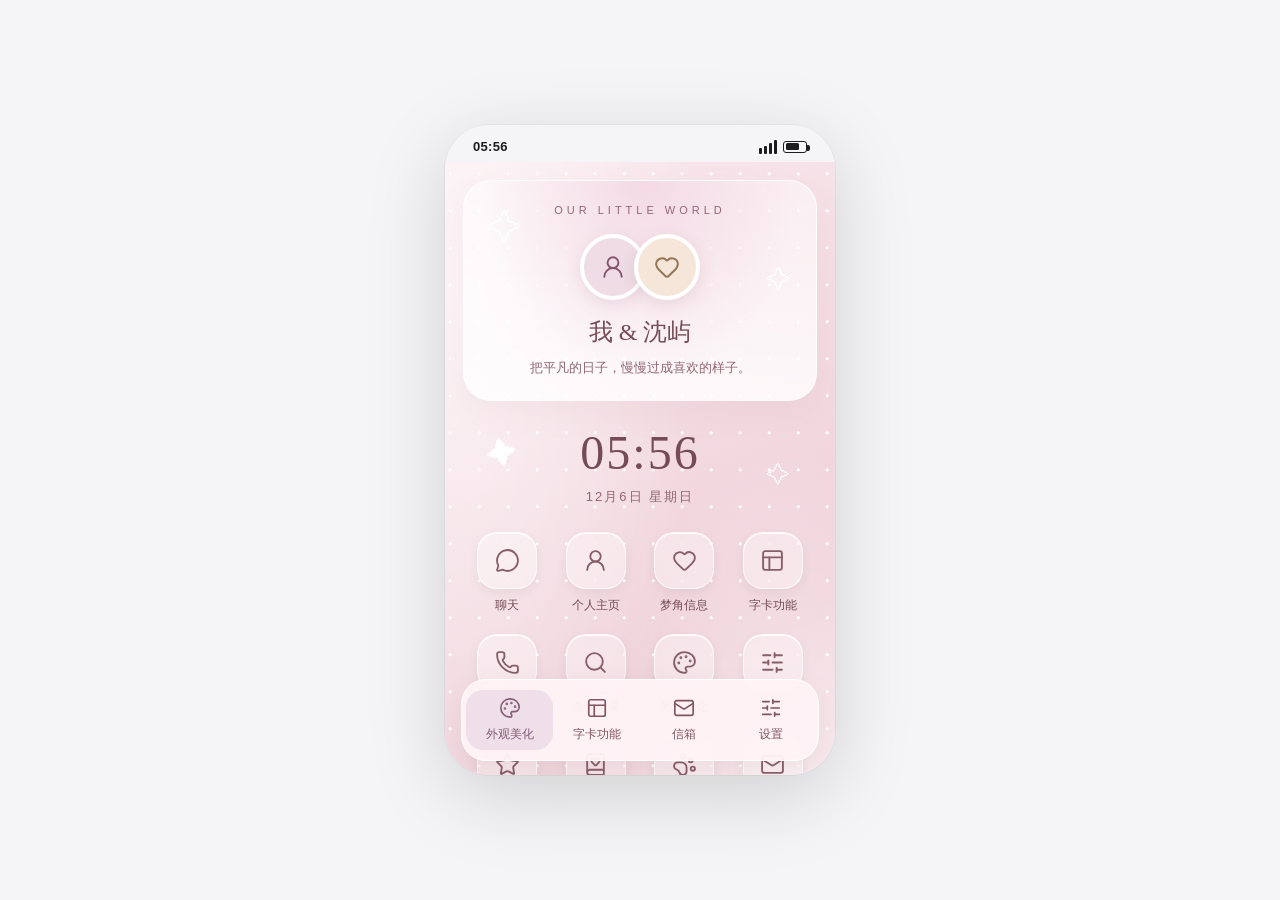
==== index.html @ fc15dc0e "Add files via upload" ====
<!DOCTYPE html>
<html lang="zh-CN">
<head>
  <meta charset="UTF-8">
  <meta name="viewport" content="width=device-width,initial-scale=1,maximum-scale=1,user-scalable=no">
  <title>Mind</title>
  <link rel="manifest" href="manifest.json">
  <meta name="theme-color" content="#7a5fc8">
  <meta name="mobile-web-app-capable" content="yes">
  <meta name="apple-mobile-web-app-capable" content="yes">
  <meta name="apple-mobile-web-app-status-bar-style" content="default">
  <meta name="apple-mobile-web-app-title" content="Mind">
  <link rel="icon" type="image/png" href="icon-huit.png">
  <link rel="apple-touch-icon" href="icon-huit.png">
  <link rel="stylesheet" href="style.css">
  <link rel="stylesheet" href="home-theme.css">
<style id="userCustomStyle"></style>
<script src="https://cdn.jsdelivr.net/npm/localforage@1.10.0/dist/localforage.min.js"></script>
</head>
<body>

<div class="phone" id="app">

<!-- Status Bar -->
<div class="status-bar">
  <div class="status-left" id="statusTime">00:00</div>
  <div class="status-right">
    <div class="signal">
      <span></span><span></span><span></span><span></span>
    </div>
    <div class="battery"><div class="level" style="width:72%"></div></div>
  </div>
</div>

<!-- ===== PAGE: Companion ===== -->
<div class="page" id="pageCompanion">
  <div class="page-header">
    <button class="back-btn" onclick="navigateTo('pageHome')">‹</button>
    <h2>陪伴</h2>
  </div>
  <div class="page-body" style="padding:0;background:linear-gradient(180deg,#0d0d1a,#0a1628);">
    <div class="companion-page">
      <div class="comp-top-bar">
        <span class="comp-time" id="compClock">00:00</span>
        <span class="comp-site-title">陪伴</span>
        <button class="comp-settings-icon" id="compCharBtn">👤</button>
        <button class="comp-settings-icon" id="compSettingsBtn">⚙</button>
      </div>
      <div class="comp-avatar-area" id="compAvatarArea">
        <div class="comp-avatar-wrap" id="compAvatarWrap">
          <div class="comp-avatar" id="compAvatar">🐳</div>
          <div class="comp-end-btn" id="compEndBtn">结束</div>
          <div class="comp-func-bubbles" id="compFuncBubbles">
            <div class="comp-func-bubble comp-left1" data-action="touch">摸摸</div>
            <div class="comp-func-bubble comp-left2" data-action="hug">抱抱</div>
            <div class="comp-func-bubble comp-left3" data-action="kiss">亲亲</div>
            <div class="comp-func-bubble comp-right1" data-action="mood">心情</div>
            <div class="comp-func-bubble comp-right2" data-action="vent">倾诉</div>
            <div class="comp-func-bubble comp-right3" data-action="random">随便说点...</div>
          </div>
          <div class="comp-msg-bubble" id="compMsgBubble"></div>
        </div>
      </div>
      <div class="comp-modes-area" id="compModesArea">
        <div class="comp-mode-btn" data-mode="study">学习模式</div>
        <div class="comp-mode-btn" data-mode="work">工作模式</div>
        <div class="comp-mode-btn" data-mode="meditate">冥想模式</div>
        <div class="comp-mode-btn" data-mode="bath">洗澡模式</div>
        <div class="comp-mode-btn" data-mode="play">娱乐模式</div>
      </div>
      <div class="comp-mode-panel" id="compModePanel">
        <div class="comp-stat-row"><span class="comp-label">计时器</span><span class="comp-value" id="compTimerDisplay">00:00:00</span></div>
        <div class="comp-stat-row"><span class="comp-label">专注力</span><span class="comp-value" id="compFocusDisplay">—</span></div>
        <div class="comp-stat-row"><span class="comp-label">心情</span><span class="comp-value" id="compMoodDisplay">—</span></div>
        <div class="comp-mode-end-btn" id="compModeEndBtn">结束</div>
      </div>
      <div class="comp-chat-area" id="compChatArea"></div>
      <div class="comp-input-area" id="compInputArea">
        <textarea id="compVentInput" placeholder="想说点什么都可以..."></textarea>
      </div>
    </div>
  </div>
</div>

<!-- 陪伴设置弹窗 -->
<div class="comp-modal-overlay" id="compSettingsModal">
  <div class="comp-modal">
    <h3>陪伴设置</h3>
    <div class="comp-setting-item"><label>背景图片</label><input type="file" accept="image/*" id="compBgInput"></div>
    <div class="comp-setting-item"><label>背景图模糊度</label><input type="range" min="0" max="20" step="0.5" value="0" id="compBgBlurRange"><div class="comp-range-val" id="compBgBlurVal">0px</div></div>
    <div class="comp-setting-item"><label>头像</label><input type="file" accept="image/*" id="compAvatarInput"></div>
    <div class="comp-setting-item"><label>字体颜色</label><input type="color" id="compColorInput" value="#e0e0e0"></div>
    <div class="comp-setting-item"><label>字体大小</label><input type="range" min="12" max="22" step="1" value="14" id="compFontSizeRange"><div class="comp-range-val" id="compFontSizeVal">14px</div></div>
    <div class="comp-modal-btns"><button class="comp-save" id="compSaveSettings">保存</button><button class="comp-reset" id="compResetSettings">重置</button><button class="comp-close-btn" id="compCloseSettings">关闭</button></div>
  </div>
</div>
<!-- 陪伴角色选择弹窗 -->
<div class="comp-modal-overlay" id="compCharModal">
  <div class="comp-modal">
    <h3>选择角色</h3>
    <div id="compCharList" style="display:flex;flex-direction:column;gap:8px;max-height:50vh;overflow-y:auto;"></div>
  </div>
</div>

<!-- 陪伴心情弹窗 -->
<div class="comp-modal-overlay" id="compMoodModal">
  <div class="comp-modal">
    <h3>你的心情是怎样的？</h3>
    <div class="comp-mood-grid" id="compMoodGrid"></div>
  </div>
</div>

<!-- Main Content (Home) -->
<div class="main-content" id="pageHome">
  <div class="app-grid" id="homeAppGrid"></div>
</div>

<!-- ===== PAGE: Chat List ===== -->
<div class="page" id="pageChatList">
  <div class="page-header">
    <button class="back-btn" onclick="navigateTo('pageHome')">‹</button>
    <h2>聊天</h2>
    <button onclick="createGroupChat()" style="width:32px;height:32px;border:none;background:transparent;font-size:20px;cursor:pointer;color:var(--blue);display:flex;align-items:center;justify-content:center;">💬+</button>
  </div>
  <div class="page-body" style="padding:0;">
    <div id="chatListContainer" style="display:flex;flex-direction:column;"></div>
  </div>
</div>

<!-- ===== PAGE: Private Chat Window ===== -->
<div class="page" id="pagePrivateChat">
  <div class="page-header">
    <button class="back-btn" onclick="navigateTo('pageChatList')">‹</button>
    <h2 id="chatHeaderName">˗ˋˏ♡ˎˊ˗</h2>
    <button onclick="openChatSettings()" style="width:32px;height:32px;border:none;background:transparent;font-size:20px;cursor:pointer;color:var(--gray);display:flex;align-items:center;justify-content:center;">⋮</button>
  </div>
  
  <div class="page-body" id="chatBody" style="display:flex;flex-direction:column;padding:0;position:relative;">
<div id="activeCallBanner" style="display:none; padding:10px 16px; background:rgba(240,240,245,0.55); backdrop-filter:blur(14px); -webkit-backdrop-filter:blur(14px); border-bottom:1px solid rgba(255,255,255,0.6); align-items:center; justify-content:space-between; flex-shrink:0;">
  <span id="activeCallBannerText" style="font-size:13px; color:#555;"></span>
  <button id="activeCallJoinBtn" onclick="joinActiveCallFromBanner()" style="padding:6px 16px; border:1px solid rgba(255,255,255,0.7); border-radius:14px; background:rgba(0,122,255,0.75); backdrop-filter:blur(10px); -webkit-backdrop-filter:blur(10px); color:#fff; font-size:13px; cursor:pointer;">加入</button>
</div>
    <div id="chatMessages" style="flex:1;overflow-y:auto;padding:12px 16px;display:flex;flex-direction:column;gap:8px;">
      <div class="empty-state" style="padding:40px 20px;text-align:center;color:var(--gray);font-size:14px;">开始和梦角聊天吧</div>
    </div>
    
    <!-- 正在输入悬浮点（现在绝对在这个页面里了） -->
    <div id="typingIndicator" style="display:none; position:absolute; bottom: 75px; left: 16px; background: rgba(255,255,255,0.9); border-radius: 16px; padding: 6px 14px; font-size: 11px; color: #555; box-shadow: 0 2px 10px rgba(0,0,0,0.1); z-index: 15; align-items: center; gap: 6px; backdrop-filter: blur(10px);">
    </div>

    <div style="    <div style="position:relative;padding:10px 12px;border-top:1px solid rgba(255,255,255,0.3);background:rgba(255,255,255,0.6);backdrop-filter:blur(20px);-webkit-backdrop-filter:blur(20px);">
      
      <!-- +号主菜单面板 -->
            <div id="actionMenuPanel" style="display:none;position:absolute;bottom:60px;left:0;width:100%;background:rgba(255,255,255,0.55);backdrop-filter:blur(20px);-webkit-backdrop-filter:blur(20px);border-radius:16px 16px 0 0;box-shadow:0 -4px 20px rgba(0,0,0,0.08);padding:16px;z-index:20;border-top:1px solid rgba(255,255,255,0.6);">
        <div style="display:grid;grid-template-columns:repeat(4,1fr);gap:16px;text-align:center;">

          <div onclick="openStickerPanel()" style="cursor:pointer;">
            <div style="width:50px;height:50px;margin:0 auto 6px;background:rgba(255,255,255,0.5);border-radius:14px;display:flex;align-items:center;justify-content:center;">
              <svg width="24" height="24" viewBox="0 0 24 24" fill="none" stroke="#1d1d1f" stroke-width="1.8" stroke-linecap="round" stroke-linejoin="round"><circle cx="12" cy="12" r="9"/><path d="M8.5 14s1.3 1.8 3.5 1.8S15.5 14 15.5 14"/><line x1="9" y1="9.5" x2="9.01" y2="9.5"/><line x1="15" y1="9.5" x2="15.01" y2="9.5"/></svg>
            </div>
            <div style="font-size:11px;color:var(--gray);">表情包</div>
          </div>

          <div onclick="openPokePanel()" style="cursor:pointer;">
            <div style="width:50px;height:50px;margin:0 auto 6px;background:rgba(255,255,255,0.5);border-radius:14px;display:flex;align-items:center;justify-content:center;">
              <svg width="24" height="24" viewBox="0 0 24 24" fill="none" stroke="#1d1d1f" stroke-width="1.8" stroke-linecap="round" stroke-linejoin="round"><path d="M9 11V5a1.5 1.5 0 1 1 3 0v6"/><path d="M12 11V4a1.5 1.5 0 1 1 3 0v7"/><path d="M15 11V6a1.5 1.5 0 1 1 3 0v8a7 7 0 0 1-7 7h-1a6 6 0 0 1-6-6v-3a1.5 1.5 0 1 1 3 0"/></svg>
            </div>
            <div style="font-size:11px;color:var(--gray);">拍一拍</div>
          </div>

          <div onclick="document.getElementById('imageMessageInput').click()" style="cursor:pointer;">
            <div style="width:50px;height:50px;margin:0 auto 6px;background:rgba(255,255,255,0.5);border-radius:14px;display:flex;align-items:center;justify-content:center;">
              <svg width="24" height="24" viewBox="0 0 24 24" fill="none" stroke="#1d1d1f" stroke-width="1.8" stroke-linecap="round" stroke-linejoin="round"><rect x="3" y="4" width="18" height="16" rx="2"/><circle cx="8.5" cy="9.5" r="1.3"/><path d="m4 18 5-5 4 4 3-3 4 4"/></svg>
            </div>
            <div style="font-size:11px;color:var(--gray);">图片</div>
          </div>

          <div onclick="openStats()" style="cursor:pointer;">
            <div style="width:50px;height:50px;margin:0 auto 6px;background:rgba(255,255,255,0.5);border-radius:14px;display:flex;align-items:center;justify-content:center;">
              <svg width="24" height="24" viewBox="0 0 24 24" fill="none" stroke="#1d1d1f" stroke-width="1.8" stroke-linecap="round" stroke-linejoin="round"><line x1="6" y1="20" x2="6" y2="13"/><line x1="12" y1="20" x2="12" y2="4"/><line x1="18" y1="20" x2="18" y2="9"/></svg>
            </div>
            <div style="font-size:11px;color:var(--gray);">统计</div>
          </div>

          <div onclick="openStatusCheck()" style="cursor:pointer;">
            <div style="width:50px;height:50px;margin:0 auto 6px;background:rgba(255,255,255,0.5);border-radius:14px;display:flex;align-items:center;justify-content:center;">
              <svg width="24" height="24" viewBox="0 0 24 24" fill="none" stroke="#1d1d1f" stroke-width="1.8" stroke-linecap="round" stroke-linejoin="round"><path d="M21 12a8 8 0 0 1-8 8H7l-4 3v-4a8 8 0 0 1-1-11 8 8 0 0 1 11-1 8 8 0 0 1 8 5z"/><path d="M9 11h.01M13 11h.01M17 11h.01"/></svg>
            </div>
            <div style="font-size:11px;color:var(--gray);">状态</div>
          </div>

          <div onclick="openCallPanel()" style="cursor:pointer;">
            <div style="width:50px;height:50px;margin:0 auto 6px;background:rgba(255,255,255,0.5);border-radius:14px;display:flex;align-items:center;justify-content:center;">
              <svg width="24" height="24" viewBox="0 0 24 24" fill="none" stroke="#1d1d1f" stroke-width="1.8" stroke-linecap="round" stroke-linejoin="round"><path d="M22 16.9v3a2 2 0 0 1-2.2 2 19.8 19.8 0 0 1-8.6-3.1 19.5 19.5 0 0 1-6-6A19.8 19.8 0 0 1 2.1 4.2 2 2 0 0 1 4.1 2h3a2 2 0 0 1 2 1.7c.1 1 .4 1.9.7 2.8a2 2 0 0 1-.5 2.1L8.1 9.9a16 16 0 0 0 6 6l1.3-1.3a2 2 0 0 1 2.1-.5c.9.3 1.8.6 2.8.7a2 2 0 0 1 1.7 2z"/></svg>
            </div>
            <div style="font-size:11px;color:var(--gray);">通话</div>
          </div>

          <div onclick="openRedPacketPanel()" style="cursor:pointer;">
            <div style="width:50px;height:50px;margin:0 auto 6px;background:rgba(255,255,255,0.5);border-radius:14px;display:flex;align-items:center;justify-content:center;">
              <svg width="24" height="24" viewBox="0 0 24 24" fill="none" stroke="#1d1d1f" stroke-width="1.8" stroke-linecap="round" stroke-linejoin="round"><rect x="3" y="5" width="18" height="14" rx="2"/><path d="m3 7 9 6 9-6"/></svg>
            </div>
            <div style="font-size:11px;color:var(--gray);">红包</div>
          </div>

          <div onclick="openGiftPanel()" style="cursor:pointer;">
            <div style="width:50px;height:50px;margin:0 auto 6px;background:rgba(255,255,255,0.5);border-radius:14px;display:flex;align-items:center;justify-content:center;">
              <svg width="24" height="24" viewBox="0 0 24 24" fill="none" stroke="#1d1d1f" stroke-width="1.8" stroke-linecap="round" stroke-linejoin="round"><rect x="3" y="9" width="18" height="12" rx="1.5"/><path d="M3 13h18"/><path d="M12 9v12"/><path d="M12 9c-2 0-4-1.5-4-3.2S10 3 12 5s4-.5 4 2.2S14 9 12 9z"/></svg>
            </div>
            <div style="font-size:11px;color:var(--gray);">送礼</div>
          </div>

          <div onclick="openAssistantPanel()" style="cursor:pointer;">
            <div style="width:50px;height:50px;margin:0 auto 6px;background:rgba(255,255,255,0.5);border-radius:14px;display:flex;align-items:center;justify-content:center;">
              <svg width="24" height="24" viewBox="0 0 24 24" fill="none" stroke="#1d1d1f" stroke-width="1.8" stroke-linecap="round" stroke-linejoin="round"><path d="M14.7 6.3a1 1 0 0 0 0 1.4l1.6 1.6a1 1 0 0 0 1.4 0l3.8-3.8a6 6 0 0 1-7.9 7.9l-6.9 6.9a2.1 2.1 0 0 1-3-3l6.9-6.9a6 6 0 0 1 7.9-7.9l-3.8 3.8z"/></svg>
            </div>
            <div style="font-size:11px;color:var(--gray);">小助手</div>
          </div>

          <div onclick="openChoicePanel()" style="cursor:pointer;">
            <div style="width:50px;height:50px;margin:0 auto 6px;background:rgba(255,255,255,0.5);border-radius:14px;display:flex;align-items:center;justify-content:center;">
              <svg width="24" height="24" viewBox="0 0 24 24" fill="none" stroke="#1d1d1f" stroke-width="1.8" stroke-linecap="round" stroke-linejoin="round"><line x1="12" y1="3" x2="12" y2="21"/><line x1="5" y1="6" x2="19" y2="6"/><path d="M5 6 2 13a3 3 0 0 0 6 0z"/><path d="M19 6l-3 7a3 3 0 0 0 6 0z"/><line x1="8" y1="21" x2="16" y2="21"/></svg>
            </div>
            <div style="font-size:11px;color:var(--gray);">抉择</div>
          </div>

        </div>
        <input type="file" id="imageMessageInput" accept="image/*" style="display:none" onchange="sendImageMessage(event)">
      </div>
      </div>

      <!-- 表情包面板 -->
      <div id="stickerPanel" style="display:none;position:absolute;bottom:60px;left:0;width:100%;height:200px;background:var(--card);border-radius:16px 16px 0 0;box-shadow:0 -4px 20px rgba(0,0,0,0.1);padding:12px;overflow-y:auto;z-index:20;border-top:2px solid var(--border);"></div>

      <!-- 拍一拍面板 -->
      <div id="pokePanel" style="display:none;position:absolute;bottom:60px;left:0;width:100%;height:240px;background:var(--card);border-radius:16px 16px 0 0;box-shadow:0 -4px 20px rgba(0,0,0,0.1);padding:12px;overflow-y:auto;z-index:20;border-top:2px solid var(--border);">
        <div style="display:flex;justify-content:space-between;align-items:center;margin-bottom:8px;">
          <span style="font-size:13px;font-weight:600;">拍一拍词条</span>
          <button onclick="addPokeText()" style="font-size:12px;padding:2px 10px;border-radius:10px;border:1px solid var(--border);background:var(--card);color:var(--blue);">+ 添加</button>
        </div>
        <div id="pokeListContainer"></div>
      </div>

      <div id="multiSelectBar" style="display:none;padding:10px 14px;background:rgba(255,255,255,0.7);backdrop-filter:blur(15px);-webkit-backdrop-filter:blur(15px);border-top:1px solid var(--border);justify-content:space-between;align-items:center;">
        <div id="forwardPanel" style="display:none;position:fixed;bottom:0;left:0;width:100%;background:#fff;border-radius:20px 20px 0 0;box-shadow:0 -8px 30px rgba(0,0,0,0.15);z-index:600;max-height:60vh;overflow-y:auto;">
  <div style="padding:16px;border-bottom:1px solid #eee;display:flex;justify-content:space-between;align-items:center;">
    <span style="font-weight:600;font-size:15px;">转发给</span>
    <span onclick="closeForwardPanel()" style="cursor:pointer;font-size:20px;color:#999;">×</span>
  </div>
  <div id="forwardTargetList" style="padding:8px 0;"></div>
</div>
<div id="forwardMask" style="display:none;position:fixed;top:0;left:0;width:100%;height:100%;background:rgba(0,0,0,0.3);z-index:599;"></div>
  <span id="multiSelectCount" style="font-size:13px;color:var(--gray);">已选 0 条</span>
  <div style="display:flex;gap:8px;">
       <button onclick="openForwardPanel()" style="padding:6px 14px;border:none;border-radius:8px;background:rgba(0,122,255,0.85);color:#fff;font-size:13px;cursor:pointer;">转发</button>
    <button onclick="batchDeleteMessages()" style="padding:6px 14px;border:none;border-radius:8px;background:rgba(255,59,48,0.85);color:#fff;font-size:13px;cursor:pointer;">删除</button>
    <button onclick="exitMultiSelect()" style="padding:6px 14px;border:none;border-radius:8px;background:rgba(120,120,128,0.85);color:#fff;font-size:13px;cursor:pointer;">取消</button>
  </div>
</div>
      <div id="quotePreview" style="display:none;margin-bottom:8px;padding:8px 12px;background:rgba(0,0,0,0.05);border-left:3px solid var(--blue);border-radius:8px;font-size:12px;color:#666;position:relative;">
  <span id="quoteText"></span>
  <span onclick="clearQuote()" style="position:absolute;top:4px;right:8px;cursor:pointer;font-size:16px;color:#999;">×</span>
</div>
      <div style="display:flex;gap:8px;align-items:center;">
        <button id="stickerToggle" onclick="toggleActionMenu()" style="width:36px;height:36px;border-radius:50%;border:none;background:var(--bg);font-size:20px;cursor:pointer;display:flex;align-items:center;justify-content:center;color:var(--blue);flex-shrink:0;">+</button>
        <input type="text" id="chatInput" placeholder="输入消息..." style="flex:1;padding:10px 14px;border:1px solid var(--border);border-radius:20px;font-size:14px;outline:none;background:var(--bg);" onkeydown="if(event.key==='Enter')sendChatMsg()">
        <button onclick="sendChatMsg()" style="width:40px;height:40px;border-radius:50%;border:none;background:var(--blue);color:#fff;font-size:18px;cursor:pointer;">➤</button>
      </div>
    </div>
  </div>
</div>

<!-- ===== PAGE: Create Group ===== -->
<div class="page" id="pageCreateGroup">
  <div class="page-header">
    <button class="back-btn" onclick="navigateTo('pageChatList')">‹</button>
    <h2>发起群聊</h2>
    <button onclick="saveGroup()" style="width:48px;height:32px;border:none;background:var(--blue);color:#fff;border-radius:8px;font-size:13px;cursor:pointer;">创建</button>
  </div>
  <div class="page-body">
    <div class="form-group">
      <label>群聊名称</label>
      <input type="text" id="groupNameInput" placeholder="给群聊起个名字吧" value="我们的秘密基地">
    </div>
    <label style="font-size:14px;font-weight:600;color:var(--text);display:block;margin:16px 0 8px;">选择群成员</label>
    <div id="groupMemberList" style="display:flex;flex-direction:column;gap:8px;"></div>
  </div>
</div>

<!-- ===== PAGE: Group Settings ===== -->
<div class="page" id="pageGroupSettings">
  <div class="page-header">
    <button class="back-btn" onclick="navigateTo('pagePrivateChat')">‹</button>
    <h2>群聊设置</h2>
  </div>
  <div class="page-body">
    <div id="groupOwnerArea"></div>
    <label style="font-size:14px;font-weight:600;color:var(--text);display:block;margin-top:16px;margin-bottom:8px;">群成员管理</label>
       <div class="setting-item" onclick="document.getElementById('groupBgInput').click()" style="min-height:50px;">
      <div class="si-left">
        <span class="si-label">群聊背景</span>
        <span class="si-desc">仅本群生效</span>
      </div>
      <div class="si-right">›</div>
      <input type="file" id="groupBgInput" accept="image/*" style="display:none" onchange="handleGroupBg(event)">
    </div>
    <div id="groupMemberManageList"></div>
    <button class="btn-primary" onclick="saveGroupSettings()" style="margin-top:24px;">保存设置</button>
    <button class="btn-danger" onclick="dissolveGroup()" style="margin-top:12px;">解散群聊</button>
  </div>
</div>

<!-- ===== PAGE: Personal Profile ===== -->
<div class="page" id="pageProfile">
  <div class="page-header">
    <button class="back-btn" onclick="navigateTo('pageHome')">‹</button>
    <h2>个人主页</h2>
  </div>
  <div class="page-body">
    <div class="avatar-edit">
      <img class="avatar-preview" id="profileAvatarPreview" src="data:image/svg+xml,%3Csvg xmlns='http://www.w3.org/2000/svg' width='80' height='80' viewBox='0 0 80 80'%3E%3Ccircle cx='40' cy='40' r='40' fill='%23e8e8ed'/%3E%3Ctext x='40' y='44' text-anchor='middle' fill='%2386868b' font-size='28'%3E👤%3C/text%3E%3C/svg%3E" onclick="document.getElementById('profileAvatarInput').click()">
      <input type="file" id="profileAvatarInput" accept="image/*" style="display:none" onchange="handleProfileAvatar(event)">
      <span style="font-size:12px;color:var(--gray);cursor:pointer" onclick="document.getElementById('profileAvatarInput').click()">点击更换头像</span>
    </div>
    <div class="form-group">
      <label>昵称</label>
      <input type="text" id="profileName" placeholder="你的昵称" value="我">
    </div>
    <div class="form-group">
      <label>状态</label>
      <input type="text" id="profileStatus" placeholder="输入个性状态" value="在线">
    </div>
    <button class="btn-primary" onclick="saveProfile()">保存</button>
  </div>
</div>

<!-- ===== PAGE: Dream Role List ===== -->
<div class="page" id="pageDreamRole">
  <div class="page-header">
    <button class="back-btn" onclick="navigateTo('pageHome')">‹</button>
    <h2>梦角列表</h2>
    <button onclick="addDreamRole()" style="width:32px;height:32px;border:none;background:transparent;font-size:20px;cursor:pointer;color:var(--blue);display:flex;align-items:center;justify-content:center;">+</button>
  </div>
  <div class="page-body" style="padding:0;">
    <div class="contact-list" id="dreamListContainer"></div>
  </div>
</div>

<!-- ===== PAGE: Edit Dream Role ===== -->
<div class="page" id="pageEditDreamRole">
  <div class="page-header">
    <button class="back-btn" onclick="navigateTo('pageDreamRole')">‹</button>
    <h2 id="editDreamTitle">编辑梦角</h2>
  </div>
  <div class="page-body">
    <div class="avatar-edit">
      <img class="avatar-preview" id="dreamAvatarPreview" src="data:image/svg+xml,%3Csvg xmlns='http://www.w3.org/2000/svg' width='80' height='80' viewBox='0 0 80 80'%3E%3Ccircle cx='40' cy='40' r='40' fill='%23ffe0e8'/%3E%3Ctext x='40' y='44' text-anchor='middle' fill='%23d6336c' font-size='28'%3E💜%3C/text%3E%3C/svg%3E">
      <input type="file" id="dreamAvatarInput" accept="image/*" style="display:none" onchange="handleDreamAvatar(event)">
      <span style="font-size:12px;color:var(--gray);cursor:pointer" onclick="document.getElementById('dreamAvatarInput').click()">点击更换头像</span>
    </div>
    <div class="form-group">
      <label>梦角名字</label>
      <input type="text" id="dreamName" placeholder="输入梦角名字">
    </div>
    <div class="form-group">
      <label>性别</label>
      <select id="dreamGender">
        <option value="男">男</option>
        <option value="女">女</option>
        <option value="其他">其他</option>
      </select>
    </div>
        <div class="form-group" style="margin-top:16px;">
      <div onclick="toggleDreamStatusCollapse()" style="display:flex;justify-content:space-between;align-items:center;cursor:pointer;user-select:none;">
        <label style="margin:0;cursor:pointer;">梦角状态（<span id="dreamStatusCount">0</span> 条）</label>
        <span id="dreamStatusArrow" style="font-size:12px;color:var(--gray);transition:transform 0.2s;">▼</span>
      </div>
      <div id="dreamStatusBody" style="display:none;margin-top:10px;">
        <div id="dreamStatusList" style="display:flex;flex-direction:column;gap:6px;margin-bottom:8px;"></div>
        <div style="display:flex;gap:8px;">
          <input type="text" id="newStatusInput" placeholder="输入状态，回车添加"
                 onkeydown="if(event.key==='Enter'){event.preventDefault();addDreamStatus();}"
                 style="flex:1;padding:10px 12px;border:1px solid var(--border);border-radius:10px;font-size:14px;outline:none;background:var(--card);color:var(--text);">
          <button type="button" onclick="batchAddDreamStatus()"
                  style="padding:10px 14px;border:1px dashed var(--border);border-radius:10px;background:transparent;color:var(--blue);font-size:13px;cursor:pointer;">批量</button>
        </div>
      </div>
    </div>
    <button class="btn-primary" onclick="saveDreamRole()">保存</button>
    <button class="btn-danger" onclick="deleteDreamRole()" style="margin-top:8px;">删除此梦角</button>
  </div>
</div>

<!-- ===== PAGE: Word Cards ===== -->
<div class="page" id="pageWordCards">
  <div class="page-header">
    <button class="back-btn" onclick="navigateTo('pageHome')">‹</button>
    <h2>字卡功能</h2>
  </div>
  <div class="page-body">
    <div id="wordCardsContainer"></div>
    <!-- 导入字卡区域 -->
    <div style="margin-top:16px; border-top:1px dashed var(--border); padding-top:16px;">
      <label style="font-size:13px;font-weight:500;color:var(--gray);display:block;margin-bottom:4px">导入外部字卡</label>
      <div style="display:flex; gap:8px;">
        <button class="btn-primary" onclick="document.getElementById('importCardInput').click()" style="flex:1;">选择 JSON 文件导入</button>
        <input type="file" id="importCardInput" accept=".json" style="display:none" onchange="handleImportCards(event)">
      </div>
            <div style="display:flex; gap:8px; margin-top:8px;">
        <button class="btn-secondary" onclick="exportCards()" style="flex:1;">导出字卡为 JSON</button>
      </div>
    </div>
  </div>
</div>

<!-- ===== PAGE: Stickers ===== -->
<div class="page" id="pageStickers">
  <div class="page-header">
    <button class="back-btn" onclick="navigateTo('pageHome')">‹</button>
    <h2>表情包</h2>
    <button onclick="addStickerGroup()" style="width:32px;height:32px;border:none;background:transparent;font-size:18px;cursor:pointer;color:var(--blue);display:flex;align-items:center;justify-content:center;">+</button>
  </div>
  <div class="page-body" style="padding:0;">
    <div id="stickerGroupsContainer" style="padding:12px 16px;"></div>
  </div>
</div>

<!-- ===== PAGE: Music ===== -->
<div class="page" id="pageMusic">
  <div class="page-header">
    <button class="back-btn" onclick="navigateTo('pageHome')">‹</button>
    <h2>音乐</h2>
    <button onclick="openMusicImport()" style="width:32px;height:32px;border:none;background:transparent;font-size:20px;cursor:pointer;color:var(--blue);display:flex;align-items:center;justify-content:center;">+</button>
  </div>
  <div class="page-body" style="padding:0;">
    <div id="musicListContainer"></div>
  </div>
</div>

<!-- ===== PAGE: Work ===== -->
<div class="page" id="pageWork">
  <div class="page-header">
    <button class="back-btn" onclick="navigateTo('pageHome')">‹</button>
    <h2>打工</h2>
    <button onclick="openWorkPicker()" style="width:32px;height:32px;border:none;background:transparent;font-size:22px;cursor:pointer;color:var(--blue);display:flex;align-items:center;justify-content:center;">+</button>
  </div>
  <div class="page-body" style="padding:12px 16px;">
    <div id="workCardsContainer"></div>
  </div>
</div>

<!-- ===== PAGE: Chat Settings ===== -->
<div class="page" id="pageChatSettings">
  <div class="page-header">
    <button class="back-btn" onclick="navigateTo('pagePrivateChat')">‹</button>
    <h2>聊天设置</h2>
  </div>
  <div class="page-body">
    <div class="setting-item" onclick="document.getElementById('chatBgInput').click()" style="min-height:50px;">
      <div class="si-left">
        <span class="si-label">聊天背景</span>
        <span class="si-desc" id="chatBgStatus">点击选择图片</span>
      </div>
      <div id="chatBgPreview" style="width:40px;height:40px;border-radius:8px;background:#e8e8ed;flex-shrink:0;overflow:hidden;display:none;"></div>
      <div class="si-right">›</div>
<input type="file" id="chatBgInput" accept="image/*" style="display:none" onchange="handleChatBg(event)">
    </div>

    <div class="form-group">
      <label>气泡颜色（用户）</label>
      <input type="color" id="bubbleUserColor" value="#e8e8ed" style="width:100%;height:40px;border:1px solid var(--border);border-radius:8px;padding:2px;cursor:pointer;">
    </div>

    <div class="form-group">
      <label>气泡颜色（梦角）</label>
      <input type="color" id="bubbleDreamColor" value="#e8e8ed" style="width:100%;height:40px;border:1px solid var(--border);border-radius:8px;padding:2px;cursor:pointer;">
    </div>

    <div class="form-group">
      <label>字体颜色</label>
      <input type="color" id="chatFontColor" value="#1d1d1f" style="width:100%;height:40px;border:1px solid var(--border);border-radius:8px;padding:2px;cursor:pointer;">
    </div>

    <div class="setting-item">
      <div class="si-left">
        <span class="si-label">消息免打扰</span>
        <span class="si-desc">开启后不再显示红点</span>
      </div>
      <div class="setting-toggle" id="muteToggle">
        <div class="toggle-knob"></div>
      </div>
    </div>

    <div class="setting-item">
      <div class="si-left">
        <span class="si-label">已读不回</span>
        <span class="si-desc">开启后梦角有概率看了不回</span>
      </div>
      <div class="setting-toggle" id="readNoReplyToggle">
        <div class="toggle-knob"></div>
      </div>
    </div>

    <div class="setting-item" onclick="confirmClearChat()" style="border:1px solid var(--red);">
      <div class="si-left">
        <span class="si-label" style="color:var(--red);">清除聊天记录</span>
        <span class="si-desc">此操作不可恢复</span>
      </div>
      <div class="si-right" style="color:var(--red);">›</div>
    </div>

    <button class="btn-primary" onclick="saveChatSettings()" style="margin-top:10px;">保存</button>
    <button class="btn-secondary" onclick="resetChatSettings()" style="margin-top:8px;">重置</button>
  </div>
</div>

<!-- ===== PAGE: Call History ===== -->
<div class="page" id="pageCallHistory">
  <div class="page-header">
    <button class="back-btn" onclick="navigateTo('pageHome')">‹</button>
    <h2>语音通话记录</h2>
    <button onclick="clearCallHistory()" style="width:32px;height:32px;border:none;background:transparent;font-size:18px;cursor:pointer;color:var(--red);display:flex;align-items:center;justify-content:center;">🗑️</button>
  </div>
  <div class="page-body">
    <div class="history-list" id="callHistoryList">
      <div class="empty-state">暂无通话记录</div>
    </div>
  </div>
</div>

<!-- ===== PAGE: Check-in History ===== -->
<div class="page" id="pageCheckinHistory">
  <div class="page-header">
    <button class="back-btn" onclick="navigateTo('pageHome')">‹</button>
    <h2>查岗记录</h2>
    <button onclick="clearCheckinHistory()" style="width:32px;height:32px;border:none;background:transparent;font-size:18px;cursor:pointer;color:var(--red);display:flex;align-items:center;justify-content:center;">🗑️</button>
  </div>
  <div class="page-body">
    <div class="history-list" id="checkinHistoryList">
      <div class="empty-state">暂无查岗记录</div>
    </div>
  </div>
</div>

<!-- ===== PAGE: Mailbox ===== -->
<div class="page" id="pageMailbox">
  <div class="page-header">
    <button class="back-btn" onclick="navigateTo('pageHome')">‹</button>
    <h2>信箱</h2>
    <button onclick="openWriteLetter()" style="width:32px;height:32px;border:none;background:transparent;font-size:20px;cursor:pointer;color:var(--blue);">✎</button>
  </div>
  <div style="display:flex;background:var(--card);border-bottom:1px solid var(--border);flex-shrink:0;">
    <div onclick="switchMailTab('inbox')" id="mailTabInbox" style="flex:1;text-align:center;padding:12px;font-size:14px;font-weight:600;color:var(--blue);border-bottom:2px solid var(--blue);cursor:pointer;position:relative;">收信箱<span id="mailUnreadBadge" style="display:none;position:absolute;top:6px;right:25%;background:#ff3b30;color:#fff;font-size:10px;padding:1px 5px;border-radius:8px;">0</span></div>
    <div onclick="switchMailTab('outbox')" id="mailTabOutbox" style="flex:1;text-align:center;padding:12px;font-size:14px;font-weight:600;color:var(--gray);border-bottom:2px solid transparent;cursor:pointer;">发信箱</div>
  </div>
  <div class="page-body" style="padding:0;">
    <div id="mailList" style="display:flex;flex-direction:column;"></div>
  </div>
</div>

<!-- ===== PAGE: Write Letter ===== -->
<div class="page" id="pageWriteLetter">
  <div class="page-header">
    <button class="back-btn" onclick="navigateTo('pageMailbox')">‹</button>
    <h2>写信</h2>
    <button onclick="sendLetter()" style="width:48px;height:32px;border:none;background:var(--blue);color:#fff;border-radius:8px;font-size:13px;cursor:pointer;">发送</button>
  </div>
  <div class="page-body">
    <div class="form-group">
      <label>收信人</label>
      <select id="letterTarget" style="width:100%;padding:12px 14px;border:1px solid var(--border);border-radius:12px;font-size:15px;outline:none;background:var(--card);color:var(--text);"></select>
    </div>
    <div class="form-group">
      <label>信件内容</label>
      <textarea id="letterContent" placeholder="想对TA说些什么……" style="width:100%;padding:12px 14px;border:1px solid var(--border);border-radius:12px;font-size:15px;outline:none;resize:vertical;min-height:200px;background:var(--card);color:var(--text);"></textarea>
    </div>
  </div>
</div>

<!-- ===== PAGE: Letter Detail ===== -->
<div class="page" id="pageLetterDetail">
  <div class="page-header">
    <button class="back-btn" onclick="navigateTo('pageMailbox')">‹</button>
    <h2 id="letterDetailTitle">信件</h2>
  </div>
  <div class="page-body">
    <div id="letterDetailContent"></div>
  </div>
</div>

<!-- ===== PAGE: Diary ===== -->
<div class="page" id="pageDiary">
  <div class="page-header" style="background:transparent !important;backdrop-filter:none !important;-webkit-backdrop-filter:none !important;border-bottom:none !important;position:absolute;top:0;left:0;width:100%;z-index:10;box-sizing:border-box;">
    <button class="back-btn" onclick="navigateTo('pageHome')" style="background:rgba(0,0,0,0.35) !important;color:#fff !important;border:1px solid rgba(255,255,255,0.2) !important;box-shadow:0 2px 8px rgba(0,0,0,0.15) !important;">‹</button>
    <h2 style="color:#fff !important;text-shadow:0 1px 3px rgba(0,0,0,0.4);">日记</h2>
    <button onclick="openWriteDiary()" style="width:32px;height:32px;border:none;background:rgba(0,0,0,0.35);border-radius:50%;font-size:18px;cursor:pointer;color:#fff;display:flex;align-items:center;justify-content:center;">✎</button>
  </div>
  <div class="page-body" style="padding:0;overflow-y:auto;">
    <div id="diaryCover" class="diary-cover">
      <div class="diary-cover-edit" onclick="changeDiaryCover()">换封面</div>
      <div class="diary-cover-user">
        <div class="diary-cover-user-info">
          <div class="diary-cover-name" id="diaryCoverName">我</div>
          <div class="diary-cover-status" id="diaryCoverStatus"></div>
        </div>
        <img class="diary-cover-avatar" id="diaryCoverAvatar" src="" alt="">
      </div>
    </div>
    <div id="diaryList" class="diary-list"></div>
    <input type="file" id="diaryCoverInput" accept="image/*" style="display:none" onchange="handleDiaryCover(event)">
  </div>
</div>

<!-- ===== PAGE: Write Diary ===== -->
<div class="page" id="pageWriteDiary">
  <div class="page-header">
    <button class="back-btn" onclick="navigateTo('pageDiary')">‹</button>
    <h2>写日记</h2>
    <button onclick="saveUserDiary()" style="width:48px;height:32px;border:none;background:var(--blue);color:#fff;border-radius:8px;font-size:13px;cursor:pointer;">保存</button>
  </div>
  <div class="page-body">
       <div class="form-group">
      <label>今天心情如何？</label>
      <div id="moodTags" style="display:flex;gap:8px;overflow-x:auto;padding:8px 0;-webkit-overflow-scrolling:touch;"></div>
    </div>
    <div class="form-group">
      <label>今天天气如何？</label>
      <div id="weatherTags" style="display:flex;gap:8px;overflow-x:auto;padding:8px 0;-webkit-overflow-scrolling:touch;"></div>
    </div>
    <div class="form-group">
      <label>写点什么吧</label>
      <textarea id="diaryText" placeholder="今天想说点什么……" style="width:100%;padding:12px 14px;border:1px solid var(--border);border-radius:12px;font-size:15px;outline:none;resize:vertical;min-height:150px;background:var(--card);color:var(--text);"></textarea>
    </div>
  </div>
</div>
  
<!-- ===== PAGE: Dream Recall ===== -->
<div class="page" id="pageDreamRecall">
  <div class="page-header">
    <button class="back-btn" onclick="navigateTo('pageHome')">‹</button>
    <h2>梦境回忆</h2>
    <button onclick="openDreamHistory()" style="width:32px;height:32px;border:none;background:transparent;font-size:20px;cursor:pointer;color:#e0e8f5;display:flex;align-items:center;justify-content:center;">📜</button>
  </div>
  <div class="page-body" style="padding:0;background:#0a1628;">
    <div class="dream-recall-page">
      <div class="dr-avatars" id="drAvatarList"></div>
      <div class="dr-main" id="drMain"></div>
    </div>
  </div>
</div>

<!-- ===== PAGE: Dream History ===== -->
<div class="page" id="pageDreamHistory">
  <div class="page-header">
    <button class="back-btn" onclick="navigateTo('pageDreamRecall')">‹</button>
    <h2>回忆记录</h2>
    <button onclick="toggleDreamHistoryEdit()" id="drHistoryEditBtn" style="padding:6px 14px;border:none;background:rgba(255,255,255,0.08);border-radius:14px;font-size:13px;cursor:pointer;color:#e0e8f5;">编辑</button>
  </div>
  <div class="page-body" style="padding:0;background:#0a1628;position:relative;">
    <div id="drHistoryList" style="padding:12px 16px;"></div>
    <div id="drHistoryActionBar" style="position:sticky;bottom:0;left:0;width:100%;background:rgba(10,22,40,0.85);backdrop-filter:blur(20px);-webkit-backdrop-filter:blur(20px);border-top:1px solid rgba(255,255,255,0.08);padding:12px 16px;box-sizing:border-box;display:none;gap:10px;">
      <button onclick="drHistorySelectAll()" style="flex:1;padding:10px;border:1px solid rgba(255,255,255,0.15);background:rgba(255,255,255,0.06);color:#e0e8f5;border-radius:12px;font-size:14px;cursor:pointer;">全选</button>
      <button onclick="drHistoryDeleteSelected()" style="flex:1;padding:10px;border:none;background:rgba(255,59,48,0.75);color:#fff;border-radius:12px;font-size:14px;cursor:pointer;">删除</button>
      <button onclick="exitDreamHistoryEdit()" style="flex:1;padding:10px;border:1px solid rgba(255,255,255,0.15);background:rgba(255,255,255,0.06);color:#e0e8f5;border-radius:12px;font-size:14px;cursor:pointer;">取消</button>
    </div>
  </div>
</div>

<!-- ===== PAGE: Quiz ===== -->
<div class="page" id="pageQuiz">
  <div class="page-header">
    <button class="back-btn" onclick="navigateTo('pageHome')">‹</button>
    <h2>问卷</h2>
  </div>
  <div style="display:flex;background:var(--card);border-bottom:1px solid var(--border);flex-shrink:0;">
    <div onclick="switchQuizTab('dream')" id="quizTabDream" style="flex:1;text-align:center;padding:12px;font-size:14px;font-weight:600;color:var(--blue);border-bottom:2px solid var(--blue);cursor:pointer;">梦角提问</div>
    <div onclick="switchQuizTab('me')" id="quizTabMe" style="flex:1;text-align:center;padding:12px;font-size:14px;font-weight:600;color:var(--gray);border-bottom:2px solid transparent;cursor:pointer;">我提问</div>
    <div onclick="switchQuizTab('history')" id="quizTabHistory" style="flex:1;text-align:center;padding:12px;font-size:14px;font-weight:600;color:var(--gray);border-bottom:2px solid transparent;cursor:pointer;">历史记录</div>
  </div>
  <div class="page-body" style="padding:0;position:relative;">
    <div id="quizTabContent"></div>
  </div>
</div>

<!-- ===== PAGE: 我提问 - 分组详情 ===== -->
<div class="page" id="pageQuizMeGroup">
  <div class="page-header">
    <button class="back-btn" onclick="navigateTo('pageQuiz')">‹</button>
    <h2 id="quizMeGroupTitle">分组</h2>
  </div>
  <div class="page-body" style="padding:0;position:relative;">
    <div id="quizMeGroupContent"></div>
  </div>
</div>

<!-- ===== PAGE: 梦角提问 - 分组详情 ===== -->
<div class="page" id="pageQuizDreamGroup">
  <div class="page-header">
    <button class="back-btn" onclick="navigateTo('pageQuiz')">‹</button>
    <h2 id="quizDreamGroupTitle">分组</h2>
  </div>
  <div class="page-body" style="padding:0;position:relative;">
    <div id="quizDreamGroupContent"></div>
  </div>
</div>

<!-- ===== PAGE: Quiz History Detail ===== -->
<div class="page" id="pageQuizHistoryDetail">
  <div class="page-header">
    <button class="back-btn" onclick="navigateTo('pageQuiz')">‹</button>
    <h2>问卷详情</h2>
  </div>
  <div class="page-body" id="quizHistoryDetailBody"></div>
</div>

<!-- ===== PAGE: Memo List ===== -->
<div class="page" id="pageMemoList">
  <div class="page-header">
    <button class="back-btn" onclick="navigateTo('pageHome')">‹</button>
    <h2>备忘录</h2>
    <button onclick="openMemoEdit(null)" style="width:32px;height:32px;border:none;background:transparent;font-size:22px;cursor:pointer;color:var(--blue);display:flex;align-items:center;justify-content:center;">+</button>
  </div>
  <div class="page-body" style="padding:0;">
    <div id="memoListContainer" style="padding:12px 16px;"></div>
  </div>
</div>

<!-- ===== PAGE: Memo Edit ===== -->
<div class="page" id="pageMemoEdit">
  <div class="page-header">
    <button class="back-btn" onclick="navigateTo('pageMemoList')">‹</button>
    <h2 id="memoEditTitle">新建备忘录</h2>
    <button onclick="saveMemo()" style="padding:6px 14px;border:none;background:var(--blue);color:#fff;border-radius:14px;font-size:13px;font-weight:600;cursor:pointer;">完成</button>
  </div>
  <div class="page-body">
    <div class="form-group">
      <label>内容</label>
      <textarea id="memoContentInput" placeholder="写点什么…" style="width:100%;padding:12px 14px;border:1px solid var(--border);border-radius:12px;font-size:15px;outline:none;resize:vertical;min-height:140px;background:var(--card);color:var(--text);font-family:inherit;box-sizing:border-box;"></textarea>
    </div>

    <div class="setting-item" style="display:flex;justify-content:space-between;align-items:center;">
      <div class="si-left">
        <span class="si-label">设置提醒</span>
        <span class="si-desc">到时间梦角会提醒你</span>
      </div>
      <div class="setting-toggle" id="memoRemindToggle">
        <div class="toggle-knob"></div>
      </div>
    </div>

    <div id="memoRemindSetting" style="display:none;">
      <div class="form-group">
        <label>提醒日期</label>
        <input type="date" id="memoDateInput" style="width:100%;padding:12px 14px;border:1px solid var(--border);border-radius:12px;font-size:15px;outline:none;background:var(--card);color:var(--text);box-sizing:border-box;">
      </div>

      <div class="form-group">
        <label>提醒时间</label>
        <input type="time" id="memoTimeInput" style="width:100%;padding:12px 14px;border:1px solid var(--border);border-radius:12px;font-size:15px;outline:none;background:var(--card);color:var(--text);box-sizing:border-box;">
      </div>

      <div class="form-group">
        <label>提醒角色（可多选）</label>
        <div id="memoDreamList" style="display:flex;flex-direction:column;gap:8px;"></div>
      </div>
    </div>
  </div>
</div>

<!-- ===== 备忘录卡片详情弹窗 ===== -->
<div id="memoDetailModal" class="quiz-modal-overlay">
  <div class="quiz-modal">
    <div class="quiz-modal-header">
      <span class="quiz-modal-title">备忘录提醒</span>
      <span class="quiz-modal-close" onclick="closeMemoDetailModal()">×</span>
    </div>
    <div class="quiz-modal-body" id="memoDetailBody"></div>
    <div class="quiz-modal-footer" style="display:flex;gap:10px;">
      <button onclick="memoDetailLater()" style="flex:1;padding:12px;border:1px solid #e5e5ea;background:transparent;border-radius:12px;font-size:14px;cursor:pointer;color:#1d1d1f;">稍后提醒</button>
      <button onclick="memoDetailDone()" style="flex:1;padding:12px;border:none;background:#007aff;color:#fff;border-radius:12px;font-size:14px;font-weight:600;cursor:pointer;">已完成</button>
    </div>
  </div>
</div>

<!-- ===== 抉择设置弹窗 ===== -->
<div id="choiceModal" class="quiz-modal-overlay">
  <div class="quiz-modal">
    <div class="quiz-modal-header">
      <span class="quiz-modal-title">抉择</span>
      <span class="quiz-modal-close" onclick="closeChoiceModal()">×</span>
    </div>
    <div class="quiz-modal-body">
      <div class="quiz-q-block">
        <div class="quiz-q-title">问题</div>
        <input type="text" id="choiceQuestionInput" placeholder="想让 TA 选什么？" style="width:100%;padding:10px 12px;border:1px solid #e5e5ea;border-radius:10px;font-size:14px;box-sizing:border-box;outline:none;">
      </div>
      <div class="quiz-q-block">
        <div class="quiz-q-title">选项（至少 2 个，最多 10 个）</div>
        <div id="choiceOptionsContainer"></div>
        <button onclick="addChoiceOption()" style="width:100%;padding:8px;border:1px dashed #e5e5ea;background:transparent;border-radius:10px;color:#007aff;font-size:13px;cursor:pointer;margin-top:4px;">+ 添加选项</button>
      </div>
    </div>
    <div class="quiz-modal-footer" style="display:flex;gap:8px;">
      <button onclick="closeChoiceModal()" style="flex:1;padding:11px;border:1px solid #e5e5ea;background:transparent;border-radius:12px;font-size:14px;cursor:pointer;color:#1d1d1f;">取消</button>
      <button onclick="sendChoice()" style="flex:1;padding:11px;border:none;background:#007aff;color:#fff;border-radius:12px;font-size:14px;cursor:pointer;font-weight:600;">发送</button>
    </div>
  </div>
</div>

<!-- ===== PAGE: Widget Library ===== -->
<div class="page" id="pageWidgets">
  <div class="page-header">
    <button class="back-btn" onclick="navigateTo('pageHome')">‹</button>
    <h2>小组件</h2>
    <button onclick="openAddedWidgets()" style="padding:6px 12px;border:none;background:transparent;font-size:13px;cursor:pointer;color:var(--blue);">已添加</button>
  </div>
  <div style="display:flex;background:var(--card);border-bottom:1px solid var(--border);flex-shrink:0;">
    <div onclick="switchWidgetTab('small')" id="wdTabSmall" style="flex:1;text-align:center;padding:12px;font-size:14px;font-weight:600;color:var(--blue);border-bottom:2px solid var(--blue);cursor:pointer;">小号 2×2</div>
    <div onclick="switchWidgetTab('medium')" id="wdTabMedium" style="flex:1;text-align:center;padding:12px;font-size:14px;font-weight:600;color:var(--gray);border-bottom:2px solid transparent;cursor:pointer;">中号 4×2</div>
    <div onclick="switchWidgetTab('large')" id="wdTabLarge" style="flex:1;text-align:center;padding:12px;font-size:14px;font-weight:600;color:var(--gray);border-bottom:2px solid transparent;cursor:pointer;">大号 4×4</div>
  </div>
  <div class="page-body" style="padding:14px 16px;">
    <div id="widgetLibContent"></div>
  </div>
</div>

<!-- ===== PAGE: Widget Edit ===== -->
<div class="page" id="pageWidgetEdit">
  <div class="page-header">
    <button class="back-btn" onclick="navigateTo('pageWidgets')">‹</button>
    <h2 id="widgetEditTitle">编辑小组件</h2>
  </div>
  <div class="page-body" style="padding:14px 16px 90px;">
    <div id="widgetPreviewArea" style="display:flex;justify-content:center;margin-bottom:20px;"></div>
    <div id="widgetConfigArea"></div>
    <button onclick="saveWidget()" style="position:absolute;bottom:20px;left:16px;right:16px;padding:14px;border:none;background:var(--blue);color:#fff;border-radius:14px;font-size:15px;font-weight:600;cursor:pointer;">保存并添加到主屏幕</button>
  </div>
</div>

<!-- ===== PAGE: Added Widgets ===== -->
<div class="page" id="pageAddedWidgets">
  <div class="page-header">
    <button class="back-btn" onclick="navigateTo('pageWidgets')">‹</button>
    <h2>已添加的组件</h2>
    <button onclick="toggleAddedWidgetsEdit()" id="addedWidgetsEditBtn" style="padding:6px 14px;border:none;background:transparent;font-size:14px;cursor:pointer;color:var(--blue);">编辑</button>
  </div>
  <div class="page-body" style="padding:12px 16px 80px;">
    <div id="addedWidgetsList"></div>
  </div>
</div>

<!-- ===== PAGE: Avatar Library ===== -->
<div class="page" id="pageAvatar">
  <div class="page-header">
    <button class="back-btn" onclick="navigateTo('pageHome')">‹</button>
    <h2>头像库</h2>
    <button onclick="toggleAvatarEdit()" id="avatarEditBtn" style="padding:6px 12px;border:none;background:transparent;font-size:13px;cursor:pointer;color:var(--blue);margin-right:4px;">编辑</button>
    <button onclick="openAvatarImport()" style="width:32px;height:32px;border:none;background:transparent;font-size:22px;cursor:pointer;color:var(--blue);display:flex;align-items:center;justify-content:center;">+</button>
  </div>
  <div class="page-body" style="padding:12px 16px;">
    <div id="avatarLibGrid" class="avatar-lib-grid"></div>
  </div>
</div>

<!-- ===== PAGE: Favorites ===== -->
<div class="page" id="pageFavorites">
  <div class="page-header">
    <button class="back-btn" onclick="navigateTo('pageHome')">‹</button>
    <h2>收藏箱</h2>
  </div>
  <div class="page-body" style="padding:0;">
    <div id="favoritesList" style="display:flex;flex-direction:column;"></div>
  </div>
</div>
  
<!-- ===== PAGE: Beautify ===== -->
<div class="page" id="pageBeautify">
  <div class="page-header">
    <button class="back-btn" onclick="navigateTo('pageHome')">‹</button>
    <h2>外观美化</h2>
  </div>
  <div class="page-body">
    <div class="form-group">
      <label>我的气泡颜色</label>
      <input type="color" id="beautyUserBubble" value="#e8e8ed" style="width:100%;height:40px;border:1px solid var(--border);border-radius:8px;padding:2px;cursor:pointer;">
    </div>
    
    <div class="form-group">
      <label>梦角气泡颜色</label>
      <input type="color" id="beautyDreamBubble" value="#e8e8ed" style="width:100%;height:40px;border:1px solid var(--border);border-radius:8px;padding:2px;cursor:pointer;">
    </div>

    <div class="form-group">
      <label>聊天字体颜色</label>
      <input type="color" id="beautyFontColor" value="#1d1d1f" style="width:100%;height:40px;border:1px solid var(--border);border-radius:8px;padding:2px;cursor:pointer;">
    </div>

    <div class="form-group">
      <label>气泡风格</label>
      <select id="beautyBubbleStyle" style="width:100%;padding:12px 14px;border:1px solid var(--border);border-radius:12px;font-size:15px;outline:none;background:var(--card);color:var(--text);">
        <option value="default">默认简约</option>
        <option value="glass">半透明毛玻璃</option>
        <option value="handdrawn">手绘描边风</option>
      </select>
    </div>

    <!-- 字体大小 -->
    <div class="form-group">
      <label>全局字体大小 (<span id="fontSizeLabel">14</span>px)</label>
      <input type="range" id="globalFontSize" min="8" max="20" value="14" oninput="document.getElementById('fontSizeLabel').textContent = this.value" style="width:100%;">
    </div>

    <!-- 主题颜色 -->
    <div class="form-group">
      <label>主题颜色</label>
      <input type="color" id="themeColor" value="#007aff" style="width:100%;height:40px;border:1px solid var(--border);border-radius:8px;padding:2px;cursor:pointer;">
    </div>

    <!-- 自定义CSS气泡 -->
    <div class="form-group">
        <div class="form-group">
  <label>主屏幕背景</label>
  <div style="display:flex;gap:8px;align-items:center;">
    <button class="btn-secondary" onclick="document.getElementById('homeBgInput').click()" style="flex:1;">选择图片</button>
    <button class="btn-secondary" onclick="resetHomeBg()" style="width:80px;">清除</button>
  </div>
  <input type="file" id="homeBgInput" accept="image/*" style="display:none" onchange="handleHomeBg(event)">
</div>
      <label>自定义气泡CSS代码</label>
      <textarea id="customBubbleCSS" placeholder="在此粘贴你的 CSS 代码" style="width:100%;height:100px;padding:10px;border:1px solid var(--border);border-radius:8px;font-size:12px;outline:none;resize:vertical;font-family:monospace;"></textarea>
    </div>

    <!-- 图标设置入口 -->
    <div class="setting-item" onclick="navigateTo('pageIconSettings')" style="margin-top:20px;">
      <div class="si-left">
        <span class="si-label">图标设置</span>
        <span class="si-desc">自定义主屏幕各个图标的图标</span>
      </div>
      <div class="si-right">›</div>
    </div>

    <button class="btn-primary" onclick="saveBeautySettings()" style="margin-top:16px;">保存美化设置</button>
    <button class="btn-secondary" onclick="resetBeautySettings()" style="margin-top:8px;">恢复默认</button>
  </div>
</div>

<!-- ===== PAGE: Icon Settings ===== -->
<div class="page" id="pageIconSettings">
  <div class="page-header">
    <button class="back-btn" onclick="navigateTo('pageBeautify')">‹</button>
    <h2>图标设置</h2>
  </div>
  <div class="page-body">
    <div style="font-size:12px;color:var(--gray);margin-bottom:12px;line-height:1.6;">
      点击下方「上传」按钮，选择一张图片作为该图标的新图标。<br>
      图片会自动裁剪成 1:1 圆角方形。
    </div>
    <div id="iconSettingsGrid" class="icon-settings-grid"></div>
  </div>
</div>


<!-- ===== PAGE: Settings ===== -->
<div class="page" id="pageSettings">
  <div class="page-header">
    <button class="back-btn" onclick="navigateTo('pageHome')">‹</button>
    <h2>设置</h2>
  </div>
  <div class="page-body">
           <div class="setting-item" style="display:flex;justify-content:space-between;align-items:center;">
      <div class="si-left">
        <span class="si-label">回复延迟（秒）</span>
        <span class="si-desc">最快几秒 ~ 最慢几秒</span>
      </div>
      <div style="display:flex;gap:6px;align-items:center;">
        <input type="number" id="replyMinSec" min="0" max="60" value="3" style="width:52px;padding:6px 8px;border-radius:8px;border:1px solid var(--border);background:var(--card);font-size:14px;text-align:center;outline:none;">
        <span style="font-size:13px;color:var(--gray);">~</span>
        <input type="number" id="replyMaxSec" min="0" max="120" value="7" style="width:52px;padding:6px 8px;border-radius:8px;border:1px solid var(--border);background:var(--card);font-size:14px;text-align:center;outline:none;">
      </div>
    </div>

    <div class="setting-item" style="display:flex;justify-content:space-between;align-items:center;">
      <div class="si-left">
        <span class="si-label">主动找我</span>
        <span class="si-desc">你多久不理他，他就主动发消息</span>
      </div>
      <select id="autoMessageSelect" style="padding:6px 10px;border-radius:8px;border:1px solid var(--border);background:var(--card);font-size:14px;outline:none;">
        <option value="0">关闭</option>
        <option value="300000">5分钟</option>
        <option value="900000">15分钟</option>
        <option value="1800000">30分钟</option>
        <option value="3600000">1小时</option>
      </select>
    </div>
        <div class="setting-item" style="display:flex;justify-content:space-between;align-items:center;">
      <div class="si-left">
        <span class="si-label">拼接字卡</span>
        <span class="si-desc">开启后梦角一次发多条字卡</span>
      </div>
      <div class="setting-toggle" id="cardJoinToggle">
        <div class="toggle-knob"></div>
      </div>
    </div>
    <div class="setting-item" style="display:flex;justify-content:space-between;align-items:center;">
      <div class="si-left">
        <span class="si-label">拼接数量（最少 ~ 最多）</span>
        <span class="si-desc">最多 7 条</span>
      </div>
      <div style="display:flex;gap:6px;align-items:center;">
        <input type="number" id="cardJoinMin" min="1" max="7" value="1" style="width:52px;padding:6px 8px;border-radius:8px;border:1px solid var(--border);background:var(--card);font-size:14px;text-align:center;outline:none;">
        <span style="font-size:13px;color:var(--gray);">~</span>
        <input type="number" id="cardJoinMax" min="1" max="7" value="3" style="width:52px;padding:6px 8px;border-radius:8px;border:1px solid var(--border);background:var(--card);font-size:14px;text-align:center;outline:none;">
      </div>
    </div>
        <div class="setting-item" style="display:flex;justify-content:space-between;align-items:center;">
      <div class="si-left">
        <span class="si-label">梦角主动引用消息</span>
        <span class="si-desc">开启后梦角有概率引用你的消息</span>
      </div>
      <div class="setting-toggle" id="dreamQuoteToggle">
        <div class="toggle-knob"></div>
      </div>
    </div>
    <div class="setting-item" onclick="document.getElementById('callBgInput').click()">
      <div class="si-left">
        <span class="si-label">语音通话背景</span>
        <span class="si-desc">自定义通话背景图</span>
      </div>
      <div class="si-right">›</div>
      <input type="file" id="callBgInput" accept="image/*" onchange="handleCallBg(event)">
    </div>
    <div class="setting-item" onclick="document.getElementById('checkinBgInput').click()">
      <div class="si-left">
        <span class="si-label">查岗弹窗背景</span>
        <span class="si-desc">自定义查岗背景图</span>
      </div>
      <div class="si-right">›</div>
      <input type="file" id="checkinBgInput" accept="image/*" onchange="handleCheckinBg(event)">
    </div>
    <div class="setting-item" onclick="backupData()">
      <div class="si-left">
        <span class="si-label">备份数据</span>
        <span class="si-desc">导出数据到文件</span>
      </div>
      <div class="si-right">›</div>
    </div>
    <div class="setting-item" onclick="document.getElementById('restoreInput').click()">
      <div class="si-left">
        <span class="si-label">从备份导入</span>
        <span class="si-desc">恢复数据</span>
      </div>
      <div class="si-right">›</div>
      <input type="file" id="restoreInput" accept=".json" onchange="restoreData(event)">
    </div>
    <div class="setting-item">
      <div class="si-left">
        <span class="si-label">后台消息推送</span>
        <span class="si-desc">接收梦角的消息通知</span>
      </div>
      <div class="setting-toggle" id="pushToggle">
        <div class="toggle-knob"></div>
      </div>
    </div>
      <div class="setting-item" onclick="clearAllData()" style="border:1px solid var(--red);">
      <div class="si-left">
        <span class="si-label" style="color:var(--red);">清除所有数据</span>
        <span class="si-desc">恢复初始状态，不可撤销</span>
      </div>
      <div class="si-right" style="color:var(--red);">›</div>
    </div>
  </div>
</div>

<!-- ===== Voice Call Overlay ===== -->
<div class="overlay call-overlay" id="callOverlay">
  <div class="overlay-bg"></div>
  <div class="call-card" id="callCard">
    <img class="call-avatar" id="callAvatar" src="" alt="avatar">
    <div class="call-name" id="callName">沈屿</div>
    <div class="call-status" id="callStatus">来电中…</div>
    <div class="call-timer" id="callTimer">00:00:00</div>
    <div class="call-buttons" id="callButtons">
      <button class="call-btn hangup" onclick="hangupCall()">☎</button>
      <button class="call-btn answer" onclick="answerCall()">📞</button>
    </div>
  </div>
</div>

<!-- ===== Call Minimized ===== -->
<div class="call-mini" id="callMini" onclick="expandCall()">
  <img class="mini-avatar" id="miniAvatar" src="" alt="">
  <span class="mini-time" id="miniTime">00:00</span>
</div>

<!-- ===== Check-in Overlay ===== -->
<div class="overlay checkin-overlay" id="checkinOverlay">
  <div class="overlay-bg"></div>
  <div class="checkin-card" id="checkinCard">
    <div class="ci-header">
      <img class="ci-avatar" id="ciAvatar" src="" alt="">
      <span class="ci-name" id="ciName">沈屿</span>
      <button class="ci-close" onclick="closeCheckin()">✕</button>
    </div>
    <div class="ci-messages" id="ciMessages"></div>
  </div>
</div>

  <div id="statsMask" style="display:none;position:fixed;top:0;left:0;width:100%;height:100%;background:rgba(0,0,0,0.4);z-index:700;"></div>
<div id="callSelectMask" style="display:none;position:fixed;top:0;left:0;width:100%;height:100%;background:rgba(0,0,0,0.4);z-index:800;"></div>
<div id="callSelectPanel" style="display:none;position:fixed;top:50%;left:50%;transform:translate(-50%,-50%);width:88%;max-width:340px;max-height:70vh;background:#fff;border-radius:20px;box-shadow:0 20px 60px rgba(0,0,0,0.3);z-index:801;overflow-y:auto;padding:20px;">
  <div style="display:flex;justify-content:space-between;align-items:center;margin-bottom:16px;">
    <span style="font-weight:600;font-size:16px;">选择通话对象</span>
    <span onclick="closeCallSelect()" style="cursor:pointer;font-size:22px;color:#999;line-height:1;">×</span>
  </div>
  <div id="callSelectList" style="margin-bottom:16px;"></div>
  <button onclick="confirmCallSelect()" style="width:100%;padding:12px;border:none;border-radius:12px;background:#007aff;color:#fff;font-size:15px;font-weight:500;cursor:pointer;">拨打</button>
</div>

<!-- ===== 状态检测面板 ===== -->
<div id="statusMask" style="display:none;position:fixed;top:0;left:0;width:100%;height:100%;background:rgba(0,0,0,0.4);z-index:700;"></div>
<div id="statusPanel" style="display:none;position:fixed;top:50%;left:50%;transform:translate(-50%,-50%);width:88%;max-width:340px;max-height:80vh;background:#fff;border-radius:20px;box-shadow:0 20px 60px rgba(0,0,0,0.3);z-index:701;overflow-y:auto;padding:20px;">
  <div style="display:flex;justify-content:space-between;align-items:center;margin-bottom:16px;">
    <span style="font-weight:600;font-size:16px;">状态检测</span>
    <span onclick="closeStatusCheck()" style="cursor:pointer;font-size:22px;color:#999;line-height:1;">×</span>
  </div>
  <div id="statusContent"></div>
</div>

<!-- ===== 状态检测：群聊选人 ===== -->
<div id="statusPickMask" style="display:none;position:fixed;top:0;left:0;width:100%;height:100%;background:rgba(0,0,0,0.4);z-index:800;"></div>
<div id="statusPickPanel" style="display:none;position:fixed;top:50%;left:50%;transform:translate(-50%,-50%);width:88%;max-width:340px;max-height:70vh;background:#fff;border-radius:20px;box-shadow:0 20px 60px rgba(0,0,0,0.3);z-index:801;overflow-y:auto;padding:20px;">
  <div style="display:flex;justify-content:space-between;align-items:center;margin-bottom:16px;">
    <span style="font-weight:600;font-size:16px;">选择检测对象</span>
    <span onclick="closeStatusPick()" style="cursor:pointer;font-size:22px;color:#999;line-height:1;">×</span>
  </div>
  <div id="statusPickList" style="display:flex;flex-direction:column;gap:8px;"></div>
</div>

  <div id="statsPanel" style="display:none;position:fixed;top:50%;left:50%;transform:translate(-50%,-50%);width:88%;max-width:340px;max-height:75vh;background:#fff;border-radius:20px;box-shadow:0 20px 60px rgba(0,0,0,0.3);z-index:701;overflow-y:auto;padding:20px;">
  <div style="display:flex;justify-content:space-between;align-items:center;margin-bottom:16px;">
    <span style="font-weight:600;font-size:16px;">消息统计</span>
    <span onclick="closeStats()" style="cursor:pointer;font-size:22px;color:#999;line-height:1;">×</span>
  </div>
  <div id="statsContent"></div>
</div>
  <div id="msgMenuMask" style="display:none;position:fixed;top:0;left:0;width:100%;height:100%;z-index:499;background:transparent;"></div>
  <div id="msgMenu" style="display:none;position:fixed;z-index:500;background:#fff;border-radius:14px;box-shadow:0 8px 30px rgba(0,0,0,0.18);padding:4px;align-items:center;gap:2px;border:1px solid rgba(0,0,0,0.06);"></div>

<!-- ===== 音乐悬浮球 ===== -->
<div id="musicBall" style="display:none;position:absolute;bottom:20px;right:20px;width:42px;height:42px;border-radius:50%;background:rgba(255,255,255,0.55);backdrop-filter:blur(16px);-webkit-backdrop-filter:blur(16px);border:1px solid rgba(255,255,255,0.7);box-shadow:0 6px 20px rgba(0,0,0,0.15);z-index:900;cursor:pointer;align-items:center;justify-content:center;font-size:18px;user-select:none;touch-action:none;">
  <span id="musicBallIcon">🎵</span>
  <div id="musicBallProgress" style="position:absolute;bottom:-3px;left:10%;width:80%;height:3px;border-radius:2px;background:rgba(0,0,0,0.1);overflow:hidden;">
    <div id="musicBallProgressInner" style="height:100%;width:0%;background:#007aff;transition:width 0.2s;"></div>
  </div>
</div>

<!-- ===== 音乐播放面板 ===== -->
<div id="musicPanel" style="display:none;position:absolute;bottom:0;left:0;width:100%;background:rgba(250,250,252,0.85);backdrop-filter:blur(20px);-webkit-backdrop-filter:blur(20px);border-top:1px solid rgba(255,255,255,0.6);padding:12px 16px 16px;z-index:901;box-sizing:border-box;border-radius:20px 20px 0 0;box-shadow:0 -4px 20px rgba(0,0,0,0.08);">
  <div style="display:flex;align-items:center;gap:10px;margin-bottom:10px;">
    <div style="flex:1;min-width:0;">
      <div id="musicBarTitle" style="font-size:14px;font-weight:600;color:#1d1d1f;white-space:nowrap;overflow:hidden;text-overflow:ellipsis;">未播放</div>
      <div id="musicBarArtist" style="font-size:11px;color:#86868b;margin-top:1px;">—</div>
    </div>
    <button onclick="collapseMusicPanel()" style="width:28px;height:28px;border:none;background:rgba(0,0,0,0.05);border-radius:50%;font-size:14px;color:#555;cursor:pointer;padding:0;">▼</button>
    <button onclick="stopMusic()" style="width:28px;height:28px;border:none;background:rgba(0,0,0,0.05);border-radius:50%;font-size:14px;color:#555;cursor:pointer;padding:0;">✕</button>
  </div>

  <div style="display:flex;align-items:center;gap:8px;margin-bottom:10px;">
    <span id="musicBarCurrent" style="font-size:10px;color:#86868b;width:32px;text-align:right;">0:00</span>
    <input id="musicBarProgress" type="range" min="0" max="100" value="0" style="flex:1;height:4px;outline:none;-webkit-appearance:none;appearance:none;background:rgba(0,0,0,0.1);border-radius:2px;">
    <span id="musicBarDuration" style="font-size:10px;color:#86868b;width:32px;">0:00</span>
  </div>

  <div style="display:flex;justify-content:center;align-items:center;gap:26px;">
    <button onclick="prevMusic()" style="width:32px;height:32px;border:none;background:transparent;font-size:20px;cursor:pointer;padding:0;color:#1d1d1f;">⏮</button>
    <button id="musicBarPlayBtn" onclick="togglePlayMusic()" style="width:44px;height:44px;border:none;background:#007aff;color:#fff;border-radius:50%;font-size:16px;cursor:pointer;padding:0;display:flex;align-items:center;justify-content:center;box-shadow:0 4px 12px rgba(0,122,255,0.35);">▶</button>
    <button onclick="nextMusic()" style="width:32px;height:32px;border:none;background:transparent;font-size:20px;cursor:pointer;padding:0;color:#1d1d1f;">⏭</button>
  </div>
</div>

<style>
#musicBarProgress::-webkit-slider-thumb {
  -webkit-appearance: none;
  appearance: none;
  width: 12px;
  height: 12px;
  border-radius: 50%;
  background: #007aff;
  cursor: pointer;
}
#musicBarProgress::-moz-range-thumb {
  width: 12px;
  height: 12px;
  border-radius: 50%;
  background: #007aff;
  cursor: pointer;
  border: none;
}
#musicBall.dragging {
  opacity: 0.85;
  transform: scale(1.1);
}
</style>

<!-- Toast -->
 <div id="addCardModal" style="display:none;position:fixed;top:0;left:0;width:100%;height:100%;background:rgba(0,0,0,0.4);z-index:900;justify-content:center;align-items:center;padding:20px;box-sizing:border-box;">
  <div style="background:#fff;border-radius:16px;padding:20px;width:100%;max-width:360px;box-sizing:border-box;">
    <div style="font-size:15px;font-weight:600;margin-bottom:14px;color:#1d1d1f;">添加字卡</div>
    <div style="display:flex;gap:6px;margin-bottom:14px;">
      <button id="addCardTabSingle" onclick="switchAddCardTab('single')" style="flex:1;padding:8px;border:none;border-radius:10px;font-size:13px;cursor:pointer;background:#007aff;color:#fff;">单条</button>
      <button id="addCardTabBatch" onclick="switchAddCardTab('batch')" style="flex:1;padding:8px;border:none;border-radius:10px;font-size:13px;cursor:pointer;background:#f0f0f5;color:#555;">批量</button>
    </div>
    <select id="addCardCatSelect" style="width:100%;padding:10px;border:1px solid #e5e5ea;border-radius:10px;font-size:14px;margin-bottom:10px;background:#fff;box-sizing:border-box;outline:none;"></select>
    <input type="text" id="addCardTextInput" placeholder="输入字卡内容" onkeydown="if(event.key==='Enter')confirmAddCard()" style="width:100%;padding:10px;border:1px solid #e5e5ea;border-radius:10px;font-size:14px;margin-bottom:14px;box-sizing:border-box;outline:none;">
    <textarea id="addCardBatchInput" placeholder="每行一条字卡&#10;例如：&#10;怎么还没睡？&#10;想我了没？" style="display:none;width:100%;padding:10px;border:1px solid #e5e5ea;border-radius:10px;font-size:14px;margin-bottom:14px;box-sizing:border-box;outline:none;min-height:120px;resize:vertical;font-family:inherit;"></textarea>
    <div style="display:flex;gap:8px;">
      <button onclick="closeAddCardModal()" style="flex:1;padding:10px;border:1px solid #e5e5ea;background:transparent;border-radius:10px;font-size:14px;cursor:pointer;color:#1d1d1f;">取消</button>
      <button onclick="confirmAddCard()" style="flex:1;padding:10px;border:none;background:#007aff;color:#fff;border-radius:10px;font-size:14px;cursor:pointer;">添加</button>
    </div>
  </div>
</div>
<!-- ===== 打工：遇到客人弹窗 ===== -->
<div id="workCustomerModal" style="display:none;position:fixed;top:0;left:0;width:100%;height:100%;background:rgba(0,0,0,0.55);backdrop-filter:blur(6px);-webkit-backdrop-filter:blur(6px);z-index:9999;justify-content:center;align-items:center;padding:20px;box-sizing:border-box;">
  <div style="background:#fff;border-radius:20px;padding:26px 22px;width:100%;max-width:340px;box-sizing:border-box;text-align:center;">
    <div id="wcTitle" style="font-size:16px;font-weight:700;color:#1d1d1f;margin-bottom:12px;">⚠️ 遇到麻烦了</div>
    <div id="wcBody" style="font-size:14px;color:#555;line-height:1.7;margin-bottom:22px;">梦角在工作时遇到了胡搅蛮缠的客人，请求你的帮助</div>
    <div id="wcSpin" style="display:none;padding:10px 0 20px;">
      <div style="width:36px;height:36px;border:3px solid #e5e5ea;border-top-color:#007aff;border-radius:50%;margin:0 auto;animation:wspin 0.8s linear infinite;"></div>
      <div style="font-size:13px;color:#86868b;margin-top:14px;">正在努力与客人争辩中……</div>
    </div>
    <div id="wcBtns" style="display:flex;gap:10px;">
      <button onclick="workCustomerIgnore()" style="flex:1;padding:11px;border:1px solid #e5e5ea;background:transparent;border-radius:12px;font-size:14px;cursor:pointer;color:#1d1d1f;">忽略</button>
      <button onclick="workCustomerHelp()" style="flex:1;padding:11px;border:none;background:#fa5151;color:#fff;border-radius:12px;font-size:14px;font-weight:600;cursor:pointer;">帮助</button>
    </div>
    <button id="wcConfirm" onclick="workCustomerConfirm()" style="display:none;width:100%;padding:11px;border:none;background:#007aff;color:#fff;border-radius:12px;font-size:14px;cursor:pointer;">确认</button>
  </div>
</div>

<style>
@keyframes wspin { to { transform: rotate(360deg); } }
</style>
<!-- ===== 小助手主弹窗 ===== -->
<div id="assistantModal" style="display:none;position:fixed;top:0;left:0;width:100%;height:100%;background:rgba(0,0,0,0.4);z-index:950;justify-content:center;align-items:center;padding:20px;box-sizing:border-box;">
  <div style="background:#fff;border-radius:18px;padding:20px;width:100%;max-width:340px;box-sizing:border-box;">
    <div style="font-size:16px;font-weight:700;text-align:center;color:#1d1d1f;margin-bottom:16px;">🛠️ 小助手</div>

    <div onclick="openReportPanel()" style="display:flex;align-items:center;gap:12px;padding:14px 16px;margin-bottom:10px;background:#f8f8fa;border-radius:12px;cursor:pointer;">
      <div style="font-size:24px;">🚨</div>
      <div style="flex:1;">
        <div style="font-size:14px;font-weight:600;color:#1d1d1f;">举报顶号</div>
        <div style="font-size:11px;color:#86868b;margin-top:2px;">举报后会封禁顶号者 5 分钟</div>
      </div>
      <div style="color:#86868b;">›</div>
    </div>

    <div onclick="openCheatPanel()" style="display:flex;align-items:center;gap:12px;padding:14px 16px;margin-bottom:16px;background:#f8f8fa;border-radius:12px;cursor:pointer;">
      <div style="font-size:24px;">⚡</div>
      <div style="flex:1;">
        <div style="font-size:14px;font-weight:600;color:#1d1d1f;">外挂</div>
        <div style="font-size:11px;color:#86868b;margin-top:2px;">解除禁言 / 夺回群主</div>
      </div>
      <div style="color:#86868b;">›</div>
    </div>

    <button onclick="closeAssistantModal()" style="width:100%;padding:11px;border:1px solid #e5e5ea;background:transparent;border-radius:12px;font-size:14px;cursor:pointer;color:#1d1d1f;">关闭</button>
  </div>
</div>

<!-- ===== 举报顶号子面板 ===== -->
<div id="reportModal" style="display:none;position:fixed;top:0;left:0;width:100%;height:100%;background:rgba(0,0,0,0.4);z-index:960;justify-content:center;align-items:center;padding:20px;box-sizing:border-box;">
  <div style="background:#fff;border-radius:18px;padding:20px;width:100%;max-width:340px;box-sizing:border-box;">
    <div style="font-size:16px;font-weight:700;text-align:center;color:#1d1d1f;margin-bottom:16px;">🚨 举报顶号</div>

    <div style="font-size:13px;color:#86868b;margin-bottom:6px;">顶号的是谁</div>
    <select id="reportTopSelect" style="width:100%;padding:10px;border:1px solid #e5e5ea;border-radius:10px;font-size:14px;background:#fff;outline:none;box-sizing:border-box;margin-bottom:14px;"></select>

    <div style="font-size:13px;color:#86868b;margin-bottom:6px;">被顶号的是谁</div>
    <select id="reportVictimSelect" style="width:100%;padding:10px;border:1px solid #e5e5ea;border-radius:10px;font-size:14px;background:#fff;outline:none;box-sizing:border-box;margin-bottom:16px;"></select>

    <div style="display:flex;gap:8px;">
      <button onclick="closeReportPanel()" style="flex:1;padding:11px;border:1px solid #e5e5ea;background:transparent;border-radius:12px;font-size:14px;cursor:pointer;color:#1d1d1f;">取消</button>
      <button onclick="submitReport()" style="flex:1;padding:11px;border:none;background:#fa5151;color:#fff;border-radius:12px;font-size:14px;font-weight:600;cursor:pointer;">举报</button>
    </div>
  </div>
</div>

<!-- ===== 外挂子面板 ===== -->
<div id="cheatModal" style="display:none;position:fixed;top:0;left:0;width:100%;height:100%;background:rgba(0,0,0,0.4);z-index:960;justify-content:center;align-items:center;padding:20px;box-sizing:border-box;">
  <div style="background:#fff;border-radius:18px;padding:20px;width:100%;max-width:340px;box-sizing:border-box;">
    <div style="font-size:16px;font-weight:700;text-align:center;color:#1d1d1f;margin-bottom:16px;">⚡ 外挂</div>

    <div onclick="cheatUnbanSelf()" style="display:flex;align-items:center;gap:12px;padding:14px 16px;margin-bottom:10px;background:#f8f8fa;border-radius:12px;cursor:pointer;">
      <div style="font-size:22px;">🔓</div>
      <div style="flex:1;">
        <div style="font-size:14px;font-weight:600;color:#1d1d1f;">强制解除禁言</div>
        <div id="cheatUnbanHint" style="font-size:11px;color:#86868b;margin-top:2px;">每天一次</div>
      </div>
    </div>

    <div onclick="cheatSeizeOwner()" style="display:flex;align-items:center;gap:12px;padding:14px 16px;margin-bottom:16px;background:#f8f8fa;border-radius:12px;cursor:pointer;">
      <div style="font-size:22px;">👑</div>
      <div style="flex:1;">
        <div style="font-size:14px;font-weight:600;color:#1d1d1f;">强制夺回群主</div>
        <div id="cheatSeizeHint" style="font-size:11px;color:#86868b;margin-top:2px;">每天一次</div>
      </div>
    </div>

    <button onclick="closeCheatPanel()" style="width:100%;padding:11px;border:1px solid #e5e5ea;background:transparent;border-radius:12px;font-size:14px;cursor:pointer;color:#1d1d1f;">关闭</button>
  </div>
</div>
<!-- ===== 打工建议弹窗 ===== -->
<div id="workPickerModal" style="display:none;position:fixed;top:0;left:0;width:100%;height:100%;background:rgba(0,0,0,0.4);z-index:950;justify-content:center;align-items:center;padding:20px;box-sizing:border-box;">
  <div style="background:#fff;border-radius:18px;padding:20px;width:100%;max-width:340px;box-sizing:border-box;max-height:80vh;display:flex;flex-direction:column;">
    <div style="font-size:16px;font-weight:700;text-align:center;color:#1d1d1f;margin-bottom:16px;">💼 建议打工</div>

    <div style="font-size:13px;color:#86868b;margin-bottom:6px;">选择梦角</div>
    <select id="workDreamSelect" style="width:100%;padding:10px;border:1px solid #e5e5ea;border-radius:10px;font-size:14px;background:#fff;outline:none;box-sizing:border-box;margin-bottom:14px;"></select>

    <div style="font-size:13px;color:#86868b;margin-bottom:6px;">选择工作</div>
    <div id="workSceneList" style="overflow-y:auto;max-height:300px;margin-bottom:14px;"></div>

    <div style="display:flex;gap:8px;">
      <button onclick="closeWorkPicker()" style="flex:1;padding:11px;border:1px solid #e5e5ea;background:transparent;border-radius:12px;font-size:14px;cursor:pointer;color:#1d1d1f;">取消</button>
      <button onclick="confirmWorkPicker()" style="flex:1;padding:11px;border:none;background:#007aff;color:#fff;border-radius:12px;font-size:14px;cursor:pointer;">确定</button>
    </div>
  </div>
</div>
<!-- ===== 送礼面板 ===== -->
<div id="giftPanel" style="display:none;position:fixed;top:0;left:0;width:100%;height:100%;background:rgba(0,0,0,0.4);z-index:950;justify-content:center;align-items:center;padding:20px;box-sizing:border-box;">
  <div style="background:#fff;border-radius:18px;padding:20px;width:100%;max-width:340px;box-sizing:border-box;max-height:80vh;display:flex;flex-direction:column;">
    <div style="display:flex;justify-content:space-between;align-items:center;margin-bottom:14px;">
      <div style="font-size:16px;font-weight:700;color:#1d1d1f;">🎁 送礼</div>
      <button id="giftEditBtn" onclick="toggleGiftEditMode()" style="font-size:13px;padding:4px 12px;border-radius:12px;border:1px solid #e5e5ea;background:#fff;color:#007aff;cursor:pointer;">编辑</button>
    </div>
    <div id="giftListContainer" style="overflow-y:auto;flex:1;min-height:100px;"></div>
    <button onclick="closeGiftPanel()" style="margin-top:14px;padding:11px;border:1px solid #e5e5ea;background:transparent;border-radius:12px;font-size:14px;cursor:pointer;color:#1d1d1f;">取消</button>
  </div>
</div>
<!-- ===== 红包面板 ===== -->
<div id="redPacketPanel" style="display:none;position:fixed;top:0;left:0;width:100%;height:100%;background:rgba(0,0,0,0.4);z-index:950;justify-content:center;align-items:center;padding:20px;box-sizing:border-box;">
  <div style="background:#fff;border-radius:18px;padding:22px;width:100%;max-width:340px;box-sizing:border-box;">
    <div style="font-size:16px;font-weight:700;text-align:center;color:#d6336c;margin-bottom:16px;">🧧 红包</div>

    <div id="rpBalanceSection" style="text-align:center;margin-bottom:18px;">
      <div style="font-size:12px;color:#86868b;margin-bottom:4px;">TA 的小金库</div>
      <div id="rpBalanceNum" style="font-size:28px;font-weight:700;color:#1d1d1f;">0.00</div>
      <button onclick="openTopupDialog()" style="margin-top:10px;padding:6px 18px;border:none;border-radius:16px;background:#f0f0f5;color:#007aff;font-size:13px;cursor:pointer;">充值</button>
    </div>

    <div style="margin-bottom:12px;">
      <label style="font-size:13px;color:#86868b;display:block;margin-bottom:4px;">金额</label>
      <input type="number" id="rpAmount" placeholder="0.00" step="0.01" min="0.01" max="99999999" style="width:100%;padding:10px 14px;border:1px solid #e5e5ea;border-radius:12px;font-size:15px;outline:none;box-sizing:border-box;">
    </div>

    <div id="rpPeopleRow" style="margin-bottom:12px;display:none;">
      <label style="font-size:13px;color:#86868b;display:block;margin-bottom:4px;">几人红包</label>
      <input type="number" id="rpPeople" placeholder="1" min="1" value="1" style="width:100%;padding:10px 14px;border:1px solid #e5e5ea;border-radius:12px;font-size:15px;outline:none;box-sizing:border-box;">
    </div>

    <div style="margin-bottom:16px;">
      <label style="font-size:13px;color:#86868b;display:block;margin-bottom:4px;">一句话（可选）</label>
      <input type="text" id="rpMessage" placeholder="大吉大利，恭喜发财" style="width:100%;padding:10px 14px;border:1px solid #e5e5ea;border-radius:12px;font-size:15px;outline:none;box-sizing:border-box;">
    </div>

    <div style="display:flex;gap:8px;">
      <button onclick="closeRedPacketPanel()" style="flex:1;padding:11px;border:1px solid #e5e5ea;background:transparent;border-radius:12px;font-size:14px;cursor:pointer;color:#1d1d1f;">取消</button>
      <button onclick="sendRedPacket()" style="flex:1;padding:11px;border:none;background:#fa5151;color:#fff;border-radius:12px;font-size:14px;cursor:pointer;font-weight:600;">发红包</button>
    </div>
  </div>
</div>

<!-- ===== 礼物详情弹窗 ===== -->
<div id="giftDetail" style="display:none;position:fixed;top:0;left:0;width:100%;height:100%;background:rgba(0,0,0,0.5);z-index:960;justify-content:center;align-items:center;padding:20px;box-sizing:border-box;">
  <div style="background:#fff;border-radius:18px;padding:0;width:100%;max-width:340px;overflow:hidden;box-sizing:border-box;">
    <div style="background:linear-gradient(180deg,#f5f5f7,#e8e8ed);padding:26px 20px;text-align:center;position:relative;">
      <div style="font-size:13px;color:#555;" id="gdSender">来自 XXX 的礼物</div>
      <div style="font-size:40px;margin-top:10px;" id="gdEmoji">🎁</div>
      <div style="font-size:18px;font-weight:700;margin-top:8px;color:#1d1d1f;" id="gdName">蛋糕 ×1</div>
      <div style="font-size:13px;color:#fa5151;margin-top:6px;font-weight:600;" id="gdPrice">5.00 元</div>
      <span onclick="closeGiftDetail()" style="position:absolute;top:12px;right:14px;font-size:20px;cursor:pointer;color:#999;">×</span>
    </div>
    <div id="gdActionArea" style="padding:16px 20px;"></div>
  </div>
</div>

<!-- ===== 领红包弹窗 ===== -->
<div id="redPacketDetail" style="display:none;position:fixed;top:0;left:0;width:100%;height:100%;background:rgba(0,0,0,0.5);z-index:960;justify-content:center;align-items:center;padding:20px;box-sizing:border-box;">
  <div style="background:#fff;border-radius:18px;padding:0;width:100%;max-width:340px;overflow:hidden;box-sizing:border-box;">
    <div style="background:linear-gradient(180deg,#fa5151,#d13333);padding:24px 20px;text-align:center;color:#fff;position:relative;">
      <div style="font-size:13px;opacity:0.85;" id="rpdSender">来自 XXX 的红包</div>
      <div style="font-size:36px;font-weight:700;margin-top:8px;" id="rpdAmount">0.00</div>
      <div style="font-size:12px;opacity:0.85;margin-top:6px;" id="rpdMessage">大吉大利，恭喜发财</div>
      <span onclick="closeRedPacketDetail()" style="position:absolute;top:12px;right:14px;font-size:20px;cursor:pointer;opacity:0.8;">×</span>
    </div>
    <div id="rpdClaimList" style="padding:16px 20px;max-height:240px;overflow-y:auto;"></div>
  </div>
</div>
<div class="toast" id="toast"></div>

<!-- ===== 问卷：添加问题弹窗 ===== -->
<div id="quizAddModal" class="quiz-modal-overlay">
  <div class="quiz-modal">
    <div class="quiz-modal-header">
      <span class="quiz-modal-title">添加问题</span>
      <span class="quiz-modal-close" onclick="closeQuizAddModal()">×</span>
    </div>
    <div class="quiz-modal-body">
      <div style="display:flex;gap:6px;margin-bottom:14px;">
        <button id="quizAddTabSingle" onclick="switchQuizAddTab('single')" style="flex:1;padding:8px;border:none;border-radius:10px;font-size:13px;cursor:pointer;background:#007aff;color:#fff;">单条</button>
        <button id="quizAddTabBatch" onclick="switchQuizAddTab('batch')" style="flex:1;padding:8px;border:none;border-radius:10px;font-size:13px;cursor:pointer;background:#f0f0f5;color:#555;">批量</button>
      </div>
      <input type="text" id="quizAddSingleInput" placeholder="输入问题" onkeydown="if(event.key==='Enter')confirmQuizAdd()" style="width:100%;padding:10px;border:1px solid #e5e5ea;border-radius:10px;font-size:14px;box-sizing:border-box;outline:none;">
      <textarea id="quizAddBatchInput" placeholder="每行一个问题&#10;自动去除重复问题" style="display:none;width:100%;padding:10px;border:1px solid #e5e5ea;border-radius:10px;font-size:14px;box-sizing:border-box;outline:none;min-height:140px;resize:vertical;font-family:inherit;"></textarea>
    </div>
    <div class="quiz-modal-footer" style="display:flex;gap:8px;">
      <button onclick="closeQuizAddModal()" style="flex:1;padding:11px;border:1px solid #e5e5ea;background:transparent;border-radius:12px;font-size:14px;cursor:pointer;color:#1d1d1f;">取消</button>
      <button onclick="confirmQuizAdd()" style="flex:1;padding:11px;border:none;background:#007aff;color:#fff;border-radius:12px;font-size:14px;cursor:pointer;">添加</button>
    </div>
  </div>
</div>

<!-- ===== 问卷：作答弹窗（用户答梦角的提问） ===== -->
<div id="quizAnswerModal" class="quiz-modal-overlay">
  <div class="quiz-modal">
    <div class="quiz-modal-header">
      <span class="quiz-modal-title">填写问卷</span>
      <span class="quiz-modal-close" onclick="closeQuizAnswerModal()">×</span>
    </div>
    <div class="quiz-modal-body" id="quizAnswerBody"></div>
    <div class="quiz-modal-footer">
      <button onclick="submitQuizAnswer()" style="width:100%;padding:12px;border:none;background:#007aff;color:#fff;border-radius:12px;font-size:15px;font-weight:600;cursor:pointer;">发送</button>
    </div>
  </div>
</div>

<!-- ===== 问卷：查看已答问卷详情 ===== -->
<div id="quizViewModal" class="quiz-modal-overlay">
  <div class="quiz-modal">
    <div class="quiz-modal-header">
      <span class="quiz-modal-title">问卷详情</span>
      <span class="quiz-modal-close" onclick="closeQuizViewModal()">×</span>
    </div>
    <div class="quiz-modal-body" id="quizViewBody"></div>
  </div>
</div>

<!-- ===== 问卷：我提问 - 添加题目弹窗 ===== -->
<div id="quizMeAddModal" class="quiz-modal-overlay">
  <div class="quiz-modal">
    <div class="quiz-modal-header">
      <span class="quiz-modal-title">添加题目</span>
      <span class="quiz-modal-close" onclick="closeQuizMeAddModal()">×</span>
    </div>
    <div class="quiz-modal-body">
      <div class="quiz-q-block">
        <div class="quiz-q-title">题目内容</div>
        <input type="text" id="quizMeQInput" placeholder="输入问题" style="width:100%;padding:10px 12px;border:1px solid #e5e5ea;border-radius:10px;font-size:14px;box-sizing:border-box;outline:none;">
      </div>
      <div class="quiz-q-block">
        <div class="quiz-q-title">题型</div>
        <div style="display:flex;gap:6px;">
          <button id="quizMeTypeSingle" onclick="switchQuizMeType('single')" style="flex:1;padding:8px;border:none;border-radius:10px;font-size:13px;cursor:pointer;background:#007aff;color:#fff;">单选</button>
          <button id="quizMeTypeMulti" onclick="switchQuizMeType('multi')" style="flex:1;padding:8px;border:none;border-radius:10px;font-size:13px;cursor:pointer;background:#f0f0f5;color:#555;">多选</button>
        </div>
      </div>
      <div class="quiz-q-block">
        <div class="quiz-q-title">选项（至少 2 个，最多 10 个）</div>
        <div id="quizMeOptionsContainer"></div>
        <button onclick="addQuizMeOption()" style="width:100%;padding:8px;border:1px dashed #e5e5ea;background:transparent;border-radius:10px;color:#007aff;font-size:13px;cursor:pointer;margin-top:4px;">+ 添加选项</button>
      </div>
    </div>
    <div class="quiz-modal-footer" style="display:flex;gap:8px;">
      <button onclick="closeQuizMeAddModal()" style="flex:1;padding:11px;border:1px solid #e5e5ea;background:transparent;border-radius:12px;font-size:14px;cursor:pointer;color:#1d1d1f;">取消</button>
      <button onclick="confirmQuizMeAdd()" style="flex:1;padding:11px;border:none;background:#007aff;color:#fff;border-radius:12px;font-size:14px;cursor:pointer;">保存</button>
    </div>
  </div>
</div>

<!-- ===== 问卷：发送给梦角 - 选人弹窗 ===== -->
<div id="quizSendModal" class="quiz-modal-overlay">
  <div class="quiz-modal">
    <div class="quiz-modal-header">
      <span class="quiz-modal-title">发送给…</span>
      <span class="quiz-modal-close" onclick="closeQuizSendModal()">×</span>
    </div>
    <div class="quiz-modal-body" id="quizSendBody"></div>
  </div>
</div>

  <!-- 首次进入欢迎面板 -->
<div id="welcomeOverlay" style="display:none; position:fixed; top:0; left:0; width:100%; height:100%; background:rgba(0,0,0,0.45); backdrop-filter:blur(6px); -webkit-backdrop-filter:blur(6px); z-index:9999; justify-content:center; align-items:center; padding:20px;">
  <div style="background:#fff; border-radius:22px; padding:32px 26px; max-width:320px; width:100%; box-shadow:0 20px 60px rgba(0,0,0,0.3); text-align:center; animation:popIn 0.3s ease-out;">
    <div style="font-size:18px; font-weight:700; color:#1d1d1f; margin-bottom:22px; letter-spacing:1px;">感谢使用 Mind</div>
    <div style="font-size:14px; color:#555; line-height:2; margin-bottom:26px;">
      <div>原创：小红书@云七命27723043661</div>
      <div style="font-weight:600; color:#d6336c;">禁二改</div>
      <div style="margin-top:8px;">祝屏幕前的大家和梦角久久</div>
    </div>
    <button onclick="closeWelcome()" style="width:100%; padding:12px; border:none; border-radius:14px; background:#007aff; color:#fff; font-size:15px; font-weight:600; cursor:pointer;">确认</button>
  </div>
</div>

</div>

<script src="home-theme.js"></script>
<script src="script.js"></script>
</body>
</html>
---- style.css ----
*{margin:0;padding:0;box-sizing:border-box;font-family:-apple-system,BlinkMacSystemFont,'Segoe UI',Roboto,sans-serif;}
:root{--bg:#f5f5f7;--card:#ffffff;--text:#1d1d1f;--gray:#86868b;--border:#e5e5ea;--blue:#007aff;--red:#ff3b30;--green:#34c759;--radius:16px;--shadow:0 2px 20px rgba(0,0,0,0.08);}
body{background:var(--bg);display:flex;justify-content:center;align-items:center;min-height:100vh;margin:0;}
.phone{width:390px;height:650px;background:var(--bg);border-radius:44px;overflow:hidden;position:relative;box-shadow:0 0 0 1px rgba(0,0,0,0.04),0 20px 80px rgba(0,0,0,0.15);display:flex;flex-direction:column;}
@media(max-width:430px){.phone{width:100vw;height:100vh;border-radius:0;box-shadow:none;}}

/* Status Bar */
.status-bar{display:flex;justify-content:space-between;align-items:center;padding:14px 28px 8px;font-size:13px;font-weight:600;color:var(--text);background:var(--bg);flex-shrink:0;}
.status-left{font-weight:700;letter-spacing:0.3px;}
.status-right{display:flex;align-items:center;gap:6px;}
.status-right .battery{width:24px;height:12px;border:1.5px solid var(--text);border-radius:3px;position:relative;display:flex;align-items:center;padding:1.5px;}
.status-right .battery::after{content:'';position:absolute;right:-4px;top:3px;width:3px;height:6px;background:var(--text);border-radius:0 2px 2px 0;}
.status-right .battery .level{height:100%;width:70%;background:var(--text);border-radius:1.5px;}
.status-right .signal{display:flex;gap:2px;align-items:flex-end;}
.status-right .signal span{width:3px;background:var(--text);border-radius:1px;}
.status-right .signal span:nth-child(1){height:6px;}
.status-right .signal span:nth-child(2){height:8px;}
.status-right .signal span:nth-child(3){height:11px;}
.status-right .signal span:nth-child(4){height:14px;}

/* Main Content */
.main-content{flex:1;overflow-y:auto;padding:8px 16px 20px;scroll-behavior:smooth;}
.main-content::-webkit-scrollbar{width:0;}

/* Feature List */
.feature-list{display:flex;flex-direction:column;gap:10px;}
.feature-item{background:var(--card);border-radius:var(--radius);padding:16px 18px;display:flex;align-items:center;gap:14px;cursor:pointer;box-shadow:var(--shadow);transition:transform 0.15s,box-shadow 0.15s;user-select:none;-webkit-tap-highlight-color:transparent;}
.feature-item:active{transform:scale(0.98);box-shadow:0 1px 8px rgba(0,0,0,0.05);}
.feature-icon{width:40px;height:40px;border-radius:12px;display:flex;align-items:center;justify-content:center;font-size:20px;flex-shrink:0;}
.feature-icon.purple{background:#e8dfff;color:#5e3cbd;}
.feature-icon.pink{background:#ffe0e8;color:#d6336c;}
.feature-icon.blue{background:#dff0ff;color:#007aff;}
.feature-icon.green{background:#dfffe0;color:#34c759;}
.feature-icon.orange{background:#ffe8d0;color:#ff9500;}
.feature-icon.gray{background:#e8e8ed;color:#636366;}
.feature-text{flex:1;}
.feature-text h3{font-size:16px;font-weight:600;color:var(--text);margin-bottom:2px;}
.feature-text p{font-size:12px;color:var(--gray);}
.feature-arrow{color:var(--gray);font-size:14px;}

/* Pages (hidden by default) */
.page{display:none;position:absolute;top:0;left:0;width:100%;height:100%;background:var(--bg);z-index:10;flex-direction:column;animation:slideIn 0.25s ease-out;}
.page.active{display:flex;}
@keyframes slideIn{from{transform:translateX(30px);opacity:0;}to{transform:translateX(0);opacity:1;}}
.page-header{display:flex;align-items:center;padding:12px 16px;gap:12px;background:rgba(255,255,255,0.4) !important;backdrop-filter:blur(15px) !important;-webkit-backdrop-filter:blur(15px) !important;flex-shrink:0;border-bottom:1px solid rgba(255,255,255,0.5) !important;}
.page-header .back-btn{width:32px;height:32px;border-radius:50%;background:var(--card);border:none;font-size:16px;cursor:pointer;display:flex;align-items:center;justify-content:center;color:var(--blue);box-shadow:0 1px 4px rgba(0,0,0,0.06);}
.page-header .back-btn:active{transform:scale(0.9);}
.page-header h2{font-size:17px;font-weight:600;color:var(--text);flex:1;}
.page-body{flex:1;overflow-y:auto;padding:16px;}

/* Profile editing */
.avatar-edit{display:flex;flex-direction:column;align-items:center;gap:12px;margin-bottom:24px;}
.avatar-preview{width:80px;height:80px;border-radius:50%;background:var(--card);object-fit:cover;border:2px solid var(--border);cursor:pointer;box-shadow:var(--shadow);}
.avatar-preview:hover{opacity:0.8;}
.form-group{margin-bottom:16px;}
.form-group label{font-size:13px;font-weight:500;color:var(--gray);display:block;margin-bottom:4px;}
.form-group input,.form-group textarea,.form-group select{width:100%;padding:12px 14px;border:1px solid var(--border);border-radius:12px;font-size:15px;outline:none;background:var(--card);color:var(--text);transition:border 0.2s;}
.form-group input:focus,.form-group textarea:focus,.form-group select:focus{border-color:var(--blue);}
.form-group textarea{resize:vertical;min-height:60px;}

/* Word Cards */
.category-group{margin-bottom:12px;background:var(--card);border-radius:var(--radius);overflow:hidden;box-shadow:var(--shadow);}
.category-header{display:flex;justify-content:space-between;align-items:center;padding:14px 16px;cursor:pointer;user-select:none;}
.category-header .cat-name{font-weight:600;font-size:15px;color:var(--text);}
.category-header .cat-toggle{font-size:12px;color:var(--gray);transition:transform 0.2s;}
.category-header .cat-toggle.collapsed{transform:rotate(-90deg);}
.category-body{padding:0 16px 12px;display:block;}
.category-body.hidden{display:none;}
.card-tag{display:inline-block;background:#f0f0f5;border-radius:8px;padding:6px 12px;margin:4px;font-size:13px;color:var(--text);}
.card-tag .del-card{margin-left:6px;color:var(--red);cursor:pointer;font-weight:700;}
.add-card-area{margin-top:8px;display:flex;gap:6px;flex-wrap:wrap;}
.add-card-area input{flex:1;min-width:120px;padding:8px 12px;border:1px solid var(--border);border-radius:8px;font-size:13px;outline:none;}
.add-card-area input:focus{border-color:var(--blue);}
.add-card-area button{padding:8px 14px;border:none;border-radius:8px;background:var(--blue);color:#fff;font-size:13px;cursor:pointer;}
.add-card-area button:active{opacity:0.7;}
.batch-add-area{margin-bottom:16px;}
.batch-add-area textarea{width:100%;padding:12px;border:1px solid var(--border);border-radius:12px;font-size:13px;resize:vertical;min-height:80px;outline:none;}
.batch-add-area textarea:focus{border-color:var(--blue);}
.batch-add-area .batch-actions{display:flex;gap:8px;margin-top:8px;}
.batch-add-area .batch-actions button{padding:8px 16px;border:none;border-radius:8px;font-size:13px;cursor:pointer;}
.batch-add-area .batch-actions .btn-add{background:var(--blue);color:#fff;}
.batch-add-area .batch-actions .btn-clear{background:var(--red);color:#fff;}
.add-cat-btn{margin-bottom:12px;padding:10px 16px;border:2px dashed var(--border);border-radius:12px;background:transparent;color:var(--gray);font-size:14px;cursor:pointer;width:100%;text-align:center;}
.add-cat-btn:active{background:var(--card);}
.delete-cat-btn{color:var(--red);font-size:12px;cursor:pointer;margin-left:10px;padding:2px 6px;border-radius:4px;}
.delete-cat-btn:active{background:#ffe0e0;}

/* History lists */
.history-list{display:flex;flex-direction:column;gap:8px;}
.history-item{background:var(--card);border-radius:12px;padding:14px 16px;box-shadow:var(--shadow);display:flex;justify-content:space-between;align-items:center;}
.history-item .hi-left{flex:1;}
.history-item .hi-left .hi-main{font-size:14px;color:var(--text);margin-bottom:3px;}
.history-item .hi-left .hi-main .hi-status{font-size:12px;padding:2px 8px;border-radius:10px;margin-left:6px;}
.history-item .hi-left .hi-main .hi-status.answered{background:#dfffe0;color:var(--green);}
.history-item .hi-left .hi-main .hi-status.missed{background:#ffe0e0;color:var(--red);}
.history-item .hi-left .hi-main .hi-status.hung{background:#ffe8d0;color:#ff9500;}
.history-item .hi-left .hi-time{font-size:12px;color:var(--gray);}
.history-item .hi-right{font-size:13px;color:var(--gray);flex-shrink:0;margin-left:12px;}
.empty-state{padding:40px 20px;text-align:center;color:var(--gray);font-size:14px;}

/* Settings */
.setting-item{background:var(--card);border-radius:12px;padding:14px 16px;margin-bottom:10px;box-shadow:var(--shadow);display:flex;justify-content:space-between;align-items:center;cursor:pointer;}
.setting-item:active{transform:scale(0.99);}
.setting-item .si-left{display:flex;align-items:center;gap:12px;}
.setting-item .si-left .si-label{font-size:15px;color:var(--text);}
.setting-item .si-left .si-desc{font-size:12px;color:var(--gray);}
.setting-item .si-right{color:var(--gray);font-size:14px;}
.setting-toggle{width:48px;height:28px;border-radius:14px;background:#e8e8ed;position:relative;cursor:pointer;transition:background 0.2s;flex-shrink:0;}
.setting-toggle.on{background:var(--green);}
.setting-toggle .toggle-knob{width:24px;height:24px;border-radius:12px;background:#fff;position:absolute;top:2px;left:2px;transition:transform 0.2s;box-shadow:0 1px 4px rgba(0,0,0,0.15);}
.setting-toggle.on .toggle-knob{transform:translateX(20px);}
.setting-item input[type="file"]{display:none;}

/* Overlays */
.overlay{display:none;position:absolute;top:0;left:0;width:100%;height:100%;z-index:50;justify-content:center;align-items:center;}
.overlay.active{display:flex;}
.overlay-bg{position:absolute;top:0;left:0;width:100%;height:100%;background:rgba(0,0,0,0.5);backdrop-filter:blur(4px);}

/* Voice Call Overlay */
.call-overlay{z-index:60;}
.call-card{position:relative;width:320px;background:linear-gradient(145deg,#1a1a2e,#16213e);border-radius:28px;padding:40px 24px 32px;text-align:center;box-shadow:0 20px 60px rgba(0,0,0,0.5);z-index:2;animation:callIn 0.35s ease-out;}
@keyframes callIn{from{transform:scale(0.85) translateY(20px);opacity:0;}to{transform:scale(1) translateY(0);opacity:1;}}
.call-card .call-avatar{width:80px;height:80px;border-radius:50%;margin:0 auto 12px;object-fit:cover;border:3px solid rgba(255,255,255,0.2);}
.call-card .call-name{font-size:20px;font-weight:600;color:#fff;margin-bottom:4px;}
.call-card .call-status{font-size:13px;color:rgba(255,255,255,0.5);margin-bottom:28px;}
.call-card .call-timer{font-size:32px;font-weight:300;color:#fff;font-variant-numeric:tabular-nums;margin-bottom:28px;display:none;}
.call-card .call-timer.show{display:block;}
.call-buttons{display:flex;justify-content:center;gap:40px;}
.call-btn{width:56px;height:56px;border-radius:50%;border:none;font-size:22px;cursor:pointer;display:flex;align-items:center;justify-content:center;transition:transform 0.15s;}
.call-btn:active{transform:scale(0.9);}
.call-btn.hangup{
  background: rgba(255,59,48,0.72);
  color: #fff;
  backdrop-filter: blur(12px);
  -webkit-backdrop-filter: blur(12px);
  border: 1px solid rgba(255,255,255,0.35);
  box-shadow: 0 4px 14px rgba(255,59,48,0.25);
}
.call-btn.answer{
  background: rgba(52,199,89,0.72);
  color: #fff;
  backdrop-filter: blur(12px);
  -webkit-backdrop-filter: blur(12px);
  border: 1px solid rgba(255,255,255,0.35);
  box-shadow: 0 4px 14px rgba(52,199,89,0.25);
}
.call-btn.minimize{background:rgba(255,255,255,0.15);color:#fff;font-size:16px;margin-left:auto;}
.call-mini{display:none;position:absolute;bottom:20px;right:20px;z-index:70;background:rgba(0,0,0,0.8);backdrop-filter:blur(10px);border-radius:24px;padding:6px 12px 6px 6px;align-items:center;gap:8px;cursor:pointer;animation:fadeIn 0.2s;box-shadow:0 4px 20px rgba(0,0,0,0.3);}
.call-mini.show{display:flex;}
.call-mini .mini-avatar{width:32px;height:32px;border-radius:50%;object-fit:cover;}
.call-mini .mini-time{font-size:13px;color:#fff;font-weight:500;white-space:nowrap;}

/* Check-in Overlay */
.checkin-overlay{z-index:55;}
.checkin-card{position:absolute;bottom:0;left:0;width:100%;background:var(--card);border-radius:20px 20px 0 0;padding:20px 20px 30px;box-shadow:0 -10px 40px rgba(0,0,0,0.15);z-index:2;animation:slideUp 0.35s ease-out;max-height:50%;overflow-y:auto;}
@keyframes slideUp{from{transform:translateY(100%);}to{transform:translateY(0);}}
.checkin-card .ci-header{display:flex;align-items:center;gap:12px;margin-bottom:16px;}
.checkin-card .ci-header .ci-avatar{width:44px;height:44px;border-radius:50%;object-fit:cover;}
.checkin-card .ci-header .ci-name{font-size:16px;font-weight:600;color:var(--text);}
.checkin-card .ci-header .ci-close{margin-left:auto;width:28px;height:28px;border-radius:50%;border:none;background:var(--border);font-size:14px;cursor:pointer;display:flex;align-items:center;justify-content:center;color:var(--gray);}
.checkin-card .ci-header .ci-close:active{transform:scale(0.9);}
.checkin-card .ci-messages{display:flex;flex-direction:column;gap:8px;}
.checkin-card .ci-messages .ci-msg{background:#f0f0f5;border-radius:12px;padding:10px 14px;font-size:14px;color:var(--text);align-self:flex-start;max-width:80%;}

/* Buttons */
.btn-primary{padding:12px 24px;background:var(--blue);color:#fff;border:none;border-radius:12px;font-size:15px;font-weight:500;cursor:pointer;width:100%;}
.btn-primary:active{opacity:0.7;}
.btn-danger{padding:12px 24px;background:var(--red);color:#fff;border:none;border-radius:12px;font-size:15px;font-weight:500;cursor:pointer;width:100%;}
.btn-danger:active{opacity:0.7;}
.btn-secondary{padding:12px 24px;background:var(--card);color:var(--text);border:1px solid var(--border);border-radius:12px;font-size:15px;font-weight:500;cursor:pointer;width:100%;}
.btn-secondary:active{opacity:0.7;}

/* Animations */
@keyframes fadeIn{from{opacity:0;}to{opacity:1;}}
@keyframes popIn{from{transform:scale(0.5);opacity:0;}to{transform:scale(1);opacity:1;}}

/* Toast */
.toast{position:absolute;bottom:40px;left:50%;transform:translateX(-50%);background:rgba(0,0,0,0.8);color:#fff;padding:10px 20px;border-radius:12px;font-size:13px;z-index:100;display:none;animation:fadeIn 0.2s;backdrop-filter:blur(10px);}
.toast.show{display:block;}

/* Responsive image */
.img-fit{width:100%;height:auto;object-fit:cover;}
/* ========== 手机主屏幕 App 图标样式 ========== */
.app-grid {
  display: grid;
  grid-template-columns: repeat(4, minmax(0, 1fr)); /* 4列网格，像手机桌面一样 */
  gap: 20px 12px;
  padding: 24px 16px;
}

.app-icon {
  display: flex;
  flex-direction: column;
  align-items: center;
  cursor: pointer;
  transition: transform 0.15s, opacity 0.15s;
  user-select: none;
  -webkit-tap-highlight-color: transparent;
}

/* 鼠标或手指按下去时的回弹效果，很有APP的感觉 */
.app-icon:active {
  transform: scale(0.85);
  opacity: 0.7;
}

.app-icon-img {
  width: 60px;
  height: 60px;
  border-radius: 18px; /* 苹果风格的圆角矩形 */
  display: flex;
  justify-content: center;
  align-items: center;
  font-size: 30px;
  margin-bottom: 8px;
  /* 毛玻璃和柔和阴影 */
  backdrop-filter: blur(10px);
  -webkit-backdrop-filter: blur(10px);
  border: 1px solid rgba(255, 255, 255, 0.8);
  box-shadow: 0 4px 12px rgba(0, 0, 0, 0.08), inset 0 1px 0 rgba(255, 255, 255, 0.6);
}

.app-icon-text {
  font-size: 11px;
  font-weight: 500;
  color: var(--text);
  text-align: center;
  white-space: nowrap;
  overflow: hidden;
  text-overflow: ellipsis;
  width: 100%;
}

/* 各种颜色的 App 图标底色 */
.icon-blue { background: linear-gradient(135deg, #dff0ff, #b8dfff); }
.icon-purple { background: linear-gradient(135deg, #e8dfff, #d1bfff); }
.icon-pink { background: linear-gradient(135deg, #ffe0e8, #ffc0d0); }
.icon-orange { background: linear-gradient(135deg, #ffe8d0, #ffd0a0); }
.icon-green { background: linear-gradient(135deg, #dfffe0, #b0f0b8); }
.icon-gray { background: linear-gradient(135deg, #f0f0f5, #e0e0e8); }
/* ========== 聊天气泡的基础形态与特殊风格 ========== */
.chat-bubble {
  border-radius: 12px 12px 4px 12px;
  padding: 8px 14px;
  font-size: 14px;
  word-break: break-word; /* 防止长文字撑破气泡 */
}

.bubble-dream {
  border-radius: 12px 12px 12px 4px;
}

/* 🧊 毛玻璃风格 */
.bubble-glass {
  background: rgba(255, 255, 255, 0.4) !important;
  backdrop-filter: blur(10px) !important;
  -webkit-backdrop-filter: blur(10px) !important;
  border: 1px solid rgba(255, 255, 255, 0.6) !important;
  box-shadow: 0 4px 12px rgba(0,0,0,0.05) !important;
}

/* ✏️ 手绘风格（黑色描边 + 硬阴影） */
.bubble-handdrawn {
  background: #ffffff !important;
  border: 2px solid #222222 !important;
  box-shadow: 4px 4px 0 rgba(0,0,0,0.1) !important;
}
/* ========== 字卡列表（一行一个） ========== */
.card-list {
  display: flex;
  flex-direction: column;
  gap: 8px;
  margin-top: 8px;
}

.card-item {
  display: flex;
  justify-content: space-between;
  align-items: center;
  background: var(--card);
  padding: 10px 12px;
  border-radius: 10px;
  box-shadow: 0 2px 6px rgba(0,0,0,0.04);
  border: 1px solid var(--border); /* 淡淡的分割线 */
}

.card-item-text {
  flex: 1;
  font-size: 14px;
  color: var(--text);
  word-break: break-word; /* 防止长文本超出 */
  margin-right: 12px;
}

.card-item-actions {
  display: flex;
  gap: 12px;
  flex-shrink: 0;
}

.card-item-actions span {
  cursor: pointer;
  font-size: 16px;
  opacity: 0.6;
  transition: opacity 0.2s, transform 0.1s;
  padding: 4px;
}

.card-item-actions span:active {
  opacity: 1;
  transform: scale(1.2);
}
/* ========== 图标设置面板排版 ========== */
.icon-settings-grid {
  display: grid;
  grid-template-columns: repeat(4, 1fr);
  gap: 12px;
}
.icon-setting-item {
  display: flex;
  flex-direction: column;
  align-items: center;
  background: var(--card);
  border-radius: 12px;
  padding: 10px 6px;
  box-shadow: 0 2px 8px rgba(0,0,0,0.04);
  border: 1px solid var(--border);
}
.icon-setting-preview {
  width: 44px;
  height: 44px;
  border-radius: 12px;
  display: flex;
  justify-content: center;
  align-items: center;
  margin-bottom: 6px;
  overflow: hidden;
}
.icon-setting-name {
  font-size: 10px;
  color: var(--gray);
  margin-bottom: 6px;
  text-align: center;
  white-space: nowrap;
  overflow: hidden;
  text-overflow: ellipsis;
  width: 100%;
}
.icon-setting-btn {
  font-size: 10px;
  padding: 4px 10px;
  background: var(--blue);
  color: #fff;
  border-radius: 20px;
  cursor: pointer;
  transition: opacity 0.2s;
}
.icon-setting-btn:active {
  opacity: 0.7;
}
.icon-setting-preview img {
  width: 100%;
  height: 100%;
  object-fit: cover;
  display: block;
}
/* ========== 梦角联系人列表 ========== */
.contact-list {
  display: flex;
  flex-direction: column;
  gap: 10px;
  padding: 16px;
}
.contact-item {
  display: flex;
  align-items: center;
  background: var(--card);
  border-radius: 16px;
  padding: 12px 16px;
  box-shadow: 0 4px 12px rgba(0,0,0,0.05);
  border: 1px solid var(--border);
  transition: transform 0.15s;
}
.contact-item:active {
  transform: scale(0.98);
}
.contact-avatar {
  width: 48px;
  height: 48px;
  border-radius: 50%;
  object-fit: cover;
  border: 2px solid var(--border);
  margin-right: 14px;
  flex-shrink: 0;
}
.contact-info {
  flex: 1;
}
.contact-name {
  font-size: 16px;
  font-weight: 600;
  color: var(--text);
  margin-bottom: 2px;
}
.contact-desc {
  font-size: 12px;
  color: var(--gray);
}
.contact-edit-btn {
  padding: 6px 12px;
  background: var(--bg);
  border: 1px solid var(--border);
  border-radius: 20px;
  font-size: 12px;
  color: var(--blue);
  cursor: pointer;
  flex-shrink: 0;
}
.contact-edit-btn:active {
  background: #e8e8ed;
}
/* ========== 聊天列表（微信风格） ========== */
.chat-list-item {
  display: flex;
  align-items: center;
  background: var(--card);
  padding: 12px 16px;
  border-bottom: 1px solid var(--border);
  cursor: pointer;
  transition: background 0.15s;
}
.chat-list-item:active {
  background: var(--bg);
}
.chat-list-avatar {
  width: 50px;
  height: 50px;
  border-radius: 12px;
  object-fit: cover;
  margin-right: 12px;
  flex-shrink: 0;
}
.chat-list-info {
  flex: 1;
  min-width: 0;
}
.chat-list-top {
  display: flex;
  justify-content: space-between;
  align-items: center;
  margin-bottom: 4px;
}
.chat-list-name {
  font-size: 16px;
  font-weight: 600;
  color: var(--text);
}
.chat-list-time {
  font-size: 11px;
  color: var(--gray);
}
.chat-list-preview {
  font-size: 13px;
  color: var(--gray);
  white-space: nowrap;
  overflow: hidden;
  text-overflow: ellipsis;
}
/* ========== 正在输入动画 ========== */
.typing-dot {
  width: 4px;
  height: 4px;
  background-color: #888;
  border-radius: 50%;
  display: inline-block;
  animation: typing 1.4s infinite ease-in-out both;
  margin-left: 2px;
}
.typing-dot:nth-child(1) { animation-delay: -0.32s; }
.typing-dot:nth-child(2) { animation-delay: -0.16s; }
@keyframes typing {
  0%, 80%, 100% { transform: scale(0); }
  40% { transform: scale(1); }
}
/* ========== 所有按钮改成毛玻璃半透明 ========== */

/* 1. 主页 App 图标 */
.app-icon-img {
    background: rgba(255, 255, 255, 0.35) !important;
    backdrop-filter: blur(15px) !important;
    -webkit-backdrop-filter: blur(15px) !important;
    border: 1px solid rgba(255, 255, 255, 0.7) !important;
    box-shadow: 0 4px 12px rgba(0,0,0,0.06), inset 0 1px 0 rgba(255,255,255,0.9) !important;
}

/* 2. 顶部返回按钮 */
.page-header .back-btn {
    background: rgba(255, 255, 255, 0.5) !important;
    backdrop-filter: blur(15px) !important;
    -webkit-backdrop-filter: blur(15px) !important;
    border: 1px solid rgba(255, 255, 255, 0.7) !important;
    box-shadow: 0 2px 8px rgba(0,0,0,0.06) !important;
}

/* 3. 底部 + 号 */
#stickerToggle {
    background: rgba(255, 255, 255, 0.5) !important;
    backdrop-filter: blur(15px) !important;
    -webkit-backdrop-filter: blur(15px) !important;
    border: 1px solid rgba(255, 255, 255, 0.7) !important;
}

/* 4. 底部发送按钮 */
#chatInput + button,
button[onclick="sendChatMsg()"] {
    background: var(--blue) !important;
    backdrop-filter: blur(15px) !important;
    -webkit-backdrop-filter: blur(15px) !important;
    border: 1px solid rgba(255, 255, 255, 0.4) !important;
}

/* 5. 通用按钮 */
.btn-primary {
    background: rgba(0, 122, 255, 0.75) !important;
    backdrop-filter: blur(15px) !important;
    -webkit-backdrop-filter: blur(15px) !important;
    border: 1px solid rgba(255, 255, 255, 0.4) !important;
}
.btn-secondary {
    background: rgba(255, 255, 255, 0.5) !important;
    backdrop-filter: blur(15px) !important;
    -webkit-backdrop-filter: blur(15px) !important;
    border: 1px solid rgba(255, 255, 255, 0.7) !important;
}
.btn-danger {
    background: rgba(255, 59, 48, 0.75) !important;
    backdrop-filter: blur(15px) !important;
    -webkit-backdrop-filter: blur(15px) !important;
    border: 1px solid rgba(255, 255, 255, 0.4) !important;
}
/* ========== 字卡分组毛玻璃 ========== */
.category-group {
    background: rgba(255, 255, 255, 0.5) !important;
    backdrop-filter: blur(15px) !important;
    -webkit-backdrop-filter: blur(15px) !important;
    border: 1px solid rgba(255, 255, 255, 0.7) !important;
    box-shadow: 0 4px 12px rgba(0,0,0,0.06) !important;
}

/* 字卡条目也毛玻璃 */
.card-item {
    background: rgba(255, 255, 255, 0.6) !important;
    backdrop-filter: blur(10px) !important;
    -webkit-backdrop-filter: blur(10px) !important;
    border: 1px solid rgba(255, 255, 255, 0.7) !important;
    box-shadow: 0 2px 6px rgba(0,0,0,0.04) !important;
}

/* 输入框也毛玻璃 */
.add-card-area input,
.batch-add-area textarea {
    background: rgba(255, 255, 255, 0.6) !important;
    backdrop-filter: blur(10px) !important;
    -webkit-backdrop-filter: blur(10px) !important;
    border: 1px solid rgba(255, 255, 255, 0.7) !important;
}

/* 添加按钮 */
.add-card-area button {
    background: rgba(0, 122, 255, 0.75) !important;
    backdrop-filter: blur(15px) !important;
    -webkit-backdrop-filter: blur(15px) !important;
    border: 1px solid rgba(255, 255, 255, 0.4) !important;
}

/* 分类标题那行也保持透明 */
.category-header {
    background: transparent !important;
}
/* ========== 长按消息菜单 ========== */
#msgMenu button {
  padding: 8px 14px;
  border: none;
  background: transparent;
  border-radius: 10px;
  font-size: 13px;
  color: #333;
  cursor: pointer;
  font-family: inherit;
  transition: background 0.15s;
  white-space: nowrap;
}
#msgMenu button:active {
  background: #f0f0f5;
}

/* ========== 陪伴页面 ========== */
#pageCompanion{--comp-text-color:#e0e0e0;--comp-font-size:14px;--comp-bg-start:#0d0d1a;--comp-bg-end:#0a1628;--comp-bubble-bg:rgba(200,200,210,0.15);--comp-bg-blur:0px}
#pageCompanion *{box-sizing:border-box;-webkit-tap-highlight-color:transparent}
.companion-page{width:100%;height:100%;background:linear-gradient(180deg,var(--comp-bg-start),rgba(10,22,40,0.92));padding:10px 14px;display:flex;flex-direction:column;position:relative;overflow:hidden;color:var(--comp-text-color);font-size:var(--comp-font-size)}
.companion-page::before{content:'';position:absolute;top:0;left:0;right:0;bottom:0;background-size:cover;background-position:center;background-repeat:no-repeat;pointer-events:none;z-index:0;opacity:0;transition:opacity 0.4s;filter:blur(var(--comp-bg-blur))}
#pageCompanion.has-bg .companion-page::before{opacity:1}
#pageCompanion.has-bg .companion-page{background:rgba(8,12,22,0.2)}
.companion-page > *{position:relative;z-index:1}
.comp-top-bar{display:flex;justify-content:space-between;align-items:center;padding-bottom:6px;border-bottom:1px solid rgba(255,255,255,0.04);flex-shrink:0}
.comp-time{font-size:calc(var(--comp-font-size) - 1px);opacity:0.6;font-variant-numeric:tabular-nums}
.comp-site-title{flex:1;text-align:center;font-size:calc(var(--comp-font-size) + 1px);font-weight:600;opacity:0.85;letter-spacing:1px}
.comp-settings-icon{font-size:calc(var(--comp-font-size) + 2px);cursor:pointer;opacity:0.4;transition:0.2s;background:none;border:none;color:var(--comp-text-color);padding:2px 6px;line-height:1}
.comp-settings-icon:active{opacity:1}
.comp-avatar-area{flex-shrink:0;display:flex;justify-content:center;align-items:center;padding:50px 0 50px;position:relative;min-height:180px}
.comp-avatar-wrap{position:relative;width:56px;height:56px;z-index:10;cursor:pointer}
.comp-avatar{width:56px;height:56px;border-radius:50%;background:rgba(255,255,255,0.92);display:flex;justify-content:center;align-items:center;font-size:30px;box-shadow:0 4px 16px rgba(126,200,227,0.12);transition:0.2s;user-select:none;background-size:cover;background-position:center}
.comp-avatar:active{transform:scale(0.9)}
.comp-end-btn{position:absolute;right:-78px;top:50%;transform:translateY(-50%);padding:5px 12px;border-radius:14px;background:rgba(255,100,100,0.18);color:#ff6b6b;border:1px solid rgba(255,100,100,0.15);font-size:calc(var(--comp-font-size) - 2px);cursor:pointer;z-index:30;display:none;user-select:none;transition:0.15s}
.comp-end-btn:active{transform:translateY(-50%) scale(0.92)}
.comp-end-btn.comp-show{display:block}
.comp-func-bubbles{position:absolute;top:50%;left:50%;width:0;height:0;z-index:5;pointer-events:none}
.comp-func-bubble{position:absolute;padding:6px 14px;border-radius:18px;background:var(--comp-bubble-bg);backdrop-filter:blur(10px);-webkit-backdrop-filter:blur(10px);color:var(--comp-text-color);font-size:calc(var(--comp-font-size) - 1px);white-space:nowrap;cursor:pointer;pointer-events:auto;opacity:0;border:1px solid rgba(255,255,255,0.06);user-select:none;transition:opacity 0.2s}
.comp-func-bubble.comp-show{opacity:1}
.comp-func-bubble:active{opacity:0.6}
.comp-func-bubble.comp-left1{transform:translate(-95px,-40px)}
.comp-func-bubble.comp-left2{transform:translate(-108px,2px)}
.comp-func-bubble.comp-left3{transform:translate(-95px,44px)}
.comp-func-bubble.comp-right1{transform:translate(27px,-40px)}
.comp-func-bubble.comp-right2{transform:translate(40px,2px)}
.comp-func-bubble.comp-right3{transform:translate(27px,44px)}
.comp-msg-bubble{position:absolute;top:-30px;left:50%;transform:translateX(-50%);background:var(--comp-bubble-bg);backdrop-filter:blur(10px);-webkit-backdrop-filter:blur(10px);color:var(--comp-text-color);padding:6px 18px;border-radius:18px;font-size:calc(var(--comp-font-size) - 1px);max-width:270px;text-align:center;white-space:nowrap;overflow:hidden;text-overflow:ellipsis;opacity:0;transition:opacity 0.3s;border:1px solid rgba(255,255,255,0.05);pointer-events:none;z-index:25;line-height:1.4}
.comp-msg-bubble.comp-show{opacity:1}
.comp-msg-bubble.comp-long{white-space:normal;max-width:300px;font-size:calc(var(--comp-font-size) - 2px)}
.comp-modes-area{flex-shrink:0;display:flex;flex-direction:column;gap:8px;padding:14px 40px 8px;margin-top:10px;border-top:1px solid rgba(255,255,255,0.04)}
.comp-mode-btn{padding:10px 20px;border-radius:14px;background:var(--comp-bubble-bg);backdrop-filter:blur(8px);-webkit-backdrop-filter:blur(8px);color:var(--comp-text-color);border:1px solid rgba(255,255,255,0.04);font-size:calc(var(--comp-font-size) - 1px);cursor:pointer;transition:0.15s;text-align:center;user-select:none;margin:0 auto;min-width:140px}
.comp-mode-btn:active{transform:scale(0.96);background:rgba(200,200,210,0.2)}
.comp-mode-panel{display:none;flex-direction:column;gap:6px;padding:10px 0 4px;margin-top:8px;border-top:1px solid rgba(255,255,255,0.04)}
.comp-mode-panel.comp-show{display:flex}
.comp-stat-row{display:flex;justify-content:space-between;padding:6px 10px;border-radius:10px;background:rgba(255,255,255,0.03)}
.comp-stat-row .comp-label{opacity:0.5;font-size:calc(var(--comp-font-size) - 2px)}
.comp-stat-row .comp-value{font-size:calc(var(--comp-font-size) - 1px);font-weight:500}
.comp-mode-end-btn{padding:8px 14px;border-radius:14px;background:rgba(255,100,100,0.12);color:#ff6b6b;border:1px solid rgba(255,100,100,0.1);font-size:calc(var(--comp-font-size) - 1px);cursor:pointer;transition:0.15s;text-align:center;margin-top:2px}
.comp-mode-end-btn:active{transform:scale(0.96)}
.comp-chat-area{flex:1;overflow-y:auto;padding:2px 0;min-height:50px;display:flex;flex-direction:column;gap:4px}
.comp-chat-area::-webkit-scrollbar{width:2px}
.comp-chat-area::-webkit-scrollbar-thumb{background:rgba(255,255,255,0.08);border-radius:10px}
.comp-chat-msg{max-width:82%;padding:6px 12px;border-radius:14px;font-size:calc(var(--comp-font-size) - 2px);line-height:1.5;word-break:break-word;animation:compFadeIn 0.25s;color:var(--comp-text-color)}
.comp-chat-msg.comp-d{background:var(--comp-bubble-bg);backdrop-filter:blur(8px);-webkit-backdrop-filter:blur(8px);align-self:flex-start;border:1px solid rgba(255,255,255,0.04)}
.comp-chat-msg.comp-u{background:rgba(126,200,227,0.15);align-self:flex-end;border:1px solid rgba(126,200,227,0.08)}
@keyframes compFadeIn{from{opacity:0;transform:translateY(6px)}to{opacity:1;transform:translateY(0)}}
.comp-input-area{display:none;padding:8px 0 2px;flex-shrink:0;border-top:1px solid rgba(255,255,255,0.04)}
.comp-input-area.comp-show{display:block}
.comp-input-area textarea{width:100%;min-height:50px;max-height:120px;background:rgba(255,255,255,0.05);border:1px solid rgba(255,255,255,0.08);border-radius:14px;padding:10px 14px;color:var(--comp-text-color);font-size:var(--comp-font-size);resize:vertical;font-family:inherit;outline:none}
.comp-input-area textarea:focus{border-color:rgba(126,200,227,0.25)}
.comp-input-area textarea::placeholder{color:rgba(255,255,255,0.25)}
.comp-modal-overlay{position:fixed;top:0;left:0;right:0;bottom:0;background:rgba(0,0,0,0.55);backdrop-filter:blur(6px);-webkit-backdrop-filter:blur(6px);display:none;justify-content:center;align-items:center;z-index:2000;padding:20px}
.comp-modal-overlay.comp-show{display:flex}
.comp-modal{background:rgba(25,30,50,0.95);backdrop-filter:blur(20px);-webkit-backdrop-filter:blur(20px);border-radius:22px;padding:20px 18px;width:100%;max-width:320px;border:1px solid rgba(255,255,255,0.06);max-height:75vh;overflow-y:auto}
.comp-modal h3{font-size:16px;margin-bottom:14px;color:var(--comp-text-color);text-align:center}
.comp-setting-item{margin-bottom:12px}
.comp-setting-item label{display:block;font-size:12px;opacity:0.6;margin-bottom:4px;color:var(--comp-text-color)}
.comp-setting-item input[type="color"]{width:100%;height:32px;border:none;border-radius:8px;cursor:pointer;background:transparent;padding:0}
.comp-setting-item input[type="file"]{font-size:12px;color:var(--comp-text-color);width:100%}
.comp-setting-item input[type="range"]{width:100%;height:4px;border-radius:2px;background:rgba(255,255,255,0.1);outline:none;-webkit-appearance:none;appearance:none}
.comp-setting-item input[type="range"]::-webkit-slider-thumb{-webkit-appearance:none;appearance:none;width:16px;height:16px;border-radius:50%;background:#7ec8e3;cursor:pointer;border:none}
.comp-setting-item input[type="range"]::-moz-range-thumb{width:16px;height:16px;border-radius:50%;background:#7ec8e3;cursor:pointer;border:none}
.comp-range-val{font-size:12px;color:var(--comp-text-color);text-align:right;margin-top:2px;opacity:0.7}
.comp-modal-btns{display:flex;gap:8px;margin-top:14px}
.comp-modal-btns button{flex:1;padding:8px;border-radius:12px;border:none;font-size:13px;cursor:pointer;transition:0.15s}
.comp-modal-btns .comp-save{background:rgba(126,200,227,0.2);color:#7ec8e3;border:1px solid rgba(126,200,227,0.12)}
.comp-modal-btns .comp-reset{background:rgba(255,255,255,0.05);color:var(--comp-text-color);border:1px solid rgba(255,255,255,0.06)}
.comp-modal-btns .comp-close-btn{background:rgba(255,100,100,0.1);color:#ff6b6b;border:1px solid rgba(255,100,100,0.08)}
.comp-mood-grid{display:grid;grid-template-columns:1fr 1fr;gap:6px;padding:6px 0}
.comp-mood-tag{padding:8px;border-radius:12px;background:rgba(255,255,255,0.03);border:1px solid rgba(255,255,255,0.05);text-align:center;font-size:calc(var(--comp-font-size) - 1px);cursor:pointer;transition:0.15s;color:var(--comp-text-color)}
.comp-mood-tag:active{transform:scale(0.95);background:rgba(126,200,227,0.12)}
.comp-mood-tag.comp-selected{background:rgba(126,200,227,0.16);border-color:rgba(126,200,227,0.22)}

/* ========== 主屏幕拖拽模式 ========== */
.app-grid.editing .app-icon {
  animation: appShake 0.3s infinite;
}
@keyframes appShake {
  0% { transform: rotate(-1.5deg); }
  50% { transform: rotate(1.5deg); }
  100% { transform: rotate(-1.5deg); }
}
.app-icon.dragging {
  opacity: 0.4;
}
.app-drag-ghost {
  position: fixed;
  pointer-events: none;
  z-index: 9999;
  transform: scale(1.15);
  opacity: 0.85;
  filter: drop-shadow(0 8px 20px rgba(0,0,0,0.3));
}
.app-icon-slot {
  pointer-events: none;
  height: 82px;
  width: 100%;
  background: transparent;
  border: none;
  border-radius: 18px;
  visibility: hidden; /* 占位置但看不见 */
}
.app-grid.editing .app-icon-slot {
  visibility: visible;
  background: rgba(0,0,0,0.03);
  border: 1px dashed rgba(0,0,0,0.08);
}

/* ========== 状态检测 ========== */
.status-bar-item {
  display: flex;
  align-items: center;
  gap: 10px;
  margin-bottom: 14px;
}
.status-bar-item .status-icon {
  width: 32px;
  height: 32px;
  border-radius: 10px;
  background: #f0f0f5;
  display: flex;
  align-items: center;
  justify-content: center;
  font-size: 18px;
  flex-shrink: 0;
}
.status-bar-item .status-info {
  flex: 1;
}
.status-bar-item .status-label {
  font-size: 12px;
  color: var(--gray);
  margin-bottom: 4px;
}
.status-bar-track {
  width: 100%;
  height: 10px;
  background: #f0f0f5;
  border-radius: 5px;
  overflow: hidden;
  position: relative;
}
.status-bar-fill {
  height: 100%;
  border-radius: 5px;
  transition: width 0.6s ease-out;
}
.status-bar-fill.mood {
  background: linear-gradient(90deg, #ffb6c1, #ff6b9d);
}
.status-bar-fill.energy {
  background: linear-gradient(90deg, #a8e6cf, #34c759);
}
.status-bar-num {
  font-size: 12px;
  font-weight: 600;
  color: var(--text);
  margin-left: 8px;
  min-width: 36px;
  text-align: right;
}

.status-card {
  background: #f8f8fa;
  border-radius: 14px;
  padding: 16px;
  margin-bottom: 14px;
  text-align: center;
}
.status-card .status-mood-text {
  font-size: 16px;
  font-weight: 600;
  color: var(--text);
  margin-bottom: 4px;
}
.status-card .status-doing-text {
  font-size: 13px;
  color: var(--gray);
  margin-top: 8px;
  line-height: 1.5;
}
.status-card .status-doing-label {
  font-size: 11px;
  color: #bbb;
  margin-top: 10px;
}

.status-cooldown {
  text-align: center;
  padding: 20px;
  color: var(--gray);
  font-size: 13px;
}
.status-cooldown .cd-time {
  font-size: 28px;
  font-weight: 300;
  color: var(--text);
  margin: 8px 0;
  font-variant-numeric: tabular-nums;
}

.status-edit-row {
  display: flex;
  gap: 8px;
  margin-bottom: 8px;
  align-items: center;
}
.status-edit-row input {
  flex: 1;
  padding: 8px 12px;
  border: 1px solid var(--border);
  border-radius: 8px;
  font-size: 13px;
  outline: none;
  background: var(--card);
}
.status-edit-row .del-btn {
  width: 28px;
  height: 28px;
  border-radius: 50%;
  background: #ffe0e0;
  color: var(--red);
  display: flex;
  align-items: center;
  justify-content: center;
  font-size: 14px;
  cursor: pointer;
  flex-shrink: 0;
}
.status-add-btn {
  width: 100%;
  padding: 8px;
  border: 1px dashed var(--border);
  border-radius: 8px;
  background: transparent;
  color: var(--blue);
  font-size: 13px;
  cursor: pointer;
  margin-top: 4px;
}

#pageHome { position: relative; }

/* ===== 字卡顶部工具栏 ===== */
.card-toolbar {
  position: sticky;
  top: 0;
  z-index: 5;
  background: var(--bg);
  padding: 8px 0 10px;
  margin-bottom: 6px;
}
.card-toolbar-row {
  display: flex;
  gap: 8px;
  margin-bottom: 8px;
}
.card-toolbar-btn {
  flex: 1;
  padding: 8px;
  border: 1px dashed var(--border);
  border-radius: 10px;
  background: transparent;
  color: var(--blue);
  font-size: 13px;
  cursor: pointer;
}
.card-search {
  width: 100%;
  padding: 8px 12px;
  border: 1px solid var(--border);
  border-radius: 10px;
  font-size: 13px;
  outline: none;
  background: var(--card);
  color: var(--text);
  box-sizing: border-box;
}
.card-search:focus { border-color: var(--blue); }
.card-count {
  font-size: 12px;
  color: var(--gray);
  margin-bottom: 8px;
}
.card-empty {
  font-size: 13px;
  color: var(--gray);
  padding: 24px 0;
  text-align: center;
}
.card-empty-inline {
  font-size: 12px;
  color: var(--gray);
  padding: 4px 0;
}

/* ===== 分类操作按钮 ===== */
.cat-actions {
  display: flex;
  gap: 6px;
  align-items: center;
}
.cat-action {
  cursor: pointer;
  font-size: 13px;
  opacity: 0.7;
  padding: 2px 4px;
}
.cat-action:active { opacity: 1; }

/* ===== 屏蔽样式 ===== */
.card-item.blocked {
  opacity: 0.45;
  text-decoration: line-through;
}
.category-group.blocked .cat-name {
  opacity: 0.5;
}

/* ===== 排版紧凑 ===== */
.category-group {
  margin-bottom: 10px;
}
.category-header {
  padding: 10px 14px;
}
.category-header .cat-name {
  font-size: 14px;
}
.card-item {
  padding: 8px 10px;
}
.card-item-text {
  font-size: 13px;
}

/* ===== 日记朋友圈排版 ===== */
.diary-cover {
  position: relative;
  width: 100%;
  height: 220px;
  background: linear-gradient(135deg, #a8c8e0, #7ec8e3);
  background-size: cover;
  background-position: center;
  flex-shrink: 0;
}
.diary-cover-edit {
  position: absolute;
  top: 60px;
  right: 16px;
  padding: 6px 12px;
  border-radius: 16px;
  background: rgba(0,0,0,0.35);
  color: #fff;
  font-size: 12px;
  cursor: pointer;
  backdrop-filter: blur(8px);
  -webkit-backdrop-filter: blur(8px);
  z-index: 3;
}
.diary-cover-edit:active { opacity: 0.7; }
.diary-cover-user {
  position: absolute;
  right: 16px;
  bottom: 12px;
  display: flex;
  align-items: flex-end;
  gap: 12px;
  z-index: 2;
}
.diary-cover-user-info {
  text-align: right;
  padding-bottom: 0;
}
.diary-cover-name {
  font-size: 17px;
  font-weight: 600;
  color: #fff;
  text-shadow: 0 1px 4px rgba(0,0,0,0.5);
  margin-bottom: 2px;
}
.diary-cover-status {
  font-size: 12px;
  color: rgba(255,255,255,0.95);
  text-shadow: 0 1px 3px rgba(0,0,0,0.5);
}
.diary-cover-avatar {
  width: 76px;
  height: 76px;
  border-radius: 12px;
  border: 3px solid #fff;
  object-fit: cover;
  box-shadow: 0 4px 14px rgba(0,0,0,0.2);
  background: #f0f0f5;
}
.diary-list {
  padding: 0 0 20px;
  display: flex;
  flex-direction: column;
}
.diary-item {
  display: flex;
  gap: 12px;
  padding: 16px;
  border-bottom: 1px solid var(--border);
  background: var(--card);
}
.diary-item-avatar {
  width: 44px;
  height: 44px;
  border-radius: 8px;
  flex-shrink: 0;
  object-fit: cover;
  border: 1px solid rgba(0,0,0,0.05);
}
.diary-item-body { flex: 1; min-width: 0; }
.diary-item-name {
  font-size: 15px;
  font-weight: 600;
  color: #576b95;
  margin-bottom: 4px;
}
.diary-item-content {
  font-size: 14px;
  color: var(--text);
  line-height: 1.6;
  word-break: break-word;
  white-space: pre-wrap;
  margin-bottom: 8px;
}
.diary-item-tags {
  display: flex;
  gap: 6px;
  margin-bottom: 8px;
  flex-wrap: wrap;
}
.diary-item-tags span {
  font-size: 11px;
  padding: 3px 10px;
  border-radius: 10px;
  background: #f0f0f5;
  color: #666;
}
.diary-item-foot {
  display: flex;
  justify-content: space-between;
  align-items: center;
  margin-top: 6px;
}
.diary-item-time { font-size: 12px; color: #b0b0b5; }
.diary-item-del {
  font-size: 12px;
  color: var(--gray);
  cursor: pointer;
  padding: 4px 10px;
  border-radius: 6px;
  background: #f5f5f7;
}
.diary-item-del:active { background: #e8e8ed; }
.diary-item-comments {
  margin-top: 10px;
  padding-top: 10px;
  border-top: 1px solid var(--border);
}
.diary-comment-btn {
  font-size: 12px;
  color: #576b95;
  cursor: pointer;
  display: inline-block;
  padding: 4px 0;
}
.diary-comment-item {
  display: flex;
  gap: 8px;
  margin-top: 8px;
  padding: 8px 10px;
  background: #f5f5f7;
  border-radius: 8px;
}
.diary-comment-item-avatar {
  width: 26px;
  height: 26px;
  border-radius: 50%;
  flex-shrink: 0;
  object-fit: cover;
}

/* ===== 梦境回忆 ===== */
#pageDreamRecall, #pageDreamHistory { background: #0a1628 !important; }
#pageDreamRecall .page-header, #pageDreamHistory .page-header {
  background: rgba(10,22,40,0.6) !important;
  backdrop-filter: blur(20px) !important; -webkit-backdrop-filter: blur(20px) !important;
  border-bottom: 1px solid rgba(255,255,255,0.06) !important;
}
#pageDreamRecall .page-header h2, #pageDreamHistory .page-header h2 { color: #e0e8f5 !important; }
#pageDreamRecall .page-header .back-btn, #pageDreamHistory .page-header .back-btn {
  background: rgba(255,255,255,0.08) !important; color: #e0e8f5 !important;
  border: 1px solid rgba(255,255,255,0.1) !important; box-shadow: none !important;
}
.dream-recall-page {
  width: 100%; min-height: 100%; background: #0a1628; color: #e0e8f5;
  display: flex; flex-direction: column; padding: 16px; box-sizing: border-box;
}
.dr-avatars { display: flex; gap: 16px; overflow-x: auto; padding: 8px 4px 20px; flex-shrink: 0; -webkit-overflow-scrolling: touch; }
.dr-avatars::-webkit-scrollbar { display: none; }
.dr-avatar-item { display: flex; flex-direction: column; align-items: center; gap: 6px; cursor: pointer; flex-shrink: 0; opacity: 0.5; transition: opacity 0.2s; }
.dr-avatar-item.selected { opacity: 1; }
.dr-avatar-item.done { opacity: 0.85; }
.dr-avatar-img { width: 56px; height: 56px; border-radius: 50%; object-fit: cover; border: 2px solid transparent; transition: all 0.2s; }
.dr-avatar-item.selected .dr-avatar-img { border-color: #7ec8e3; box-shadow: 0 0 0 4px rgba(126,200,227,0.2); }
.dr-avatar-item.done .dr-avatar-img { border-color: rgba(126,200,227,0.35); }
.dr-avatar-name { font-size: 11px; color: #b0bdd0; max-width: 60px; overflow: hidden; text-overflow: ellipsis; white-space: nowrap; }
.dr-avatar-item.selected .dr-avatar-name { color: #e0e8f5; }
.dr-avatar-badge { font-size: 10px; color: #7ec8e3; min-height: 12px; }
.dr-main { flex: 1; display: flex; align-items: center; justify-content: center; padding: 20px 0; }
.dr-hint { text-align: center; color: #6a7a95; font-size: 14px; line-height: 1.8; }
.dr-card {
  width: 100%; max-width: 320px;
  background: rgba(255,255,255,0.05); backdrop-filter: blur(20px); -webkit-backdrop-filter: blur(20px);
  border: 1px solid rgba(255,255,255,0.08); border-radius: 20px; padding: 28px 22px;
  box-sizing: border-box; text-align: center;
}
.dr-card-title { font-size: 15px; color: #b0bdd0; margin-bottom: 8px; letter-spacing: 1px; }
.dr-card-sub { font-size: 13px; color: #8899b0; line-height: 1.6; }
.dr-question { font-size: 16px; color: #e0e8f5; margin: 20px 0 24px; letter-spacing: 0.5px; }
.dr-answer {
  font-size: 15px; padding: 16px 18px; border-radius: 14px; line-height: 1.6;
  background: rgba(126,200,227,0.1); color: #a8d8eb; border: 1px solid rgba(126,200,227,0.15);
}
.dr-answer.no { background: rgba(255,255,255,0.04); color: #8899b0; border-color: rgba(255,255,255,0.06); }
.dr-btn-primary {
  width: 100%; padding: 14px; border: none; border-radius: 14px;
  background: rgba(126,200,227,0.85); color: #0a1628; font-size: 15px; font-weight: 600;
  cursor: pointer; letter-spacing: 0.5px; box-shadow: 0 4px 16px rgba(126,200,227,0.25);
  transition: transform 0.15s;
}
.dr-btn-primary:active { transform: scale(0.97); background: rgba(126,200,227,1); }
.dr-clue-row { display: flex; justify-content: center; gap: 10px; flex-wrap: wrap; margin: 16px 0; }
.dr-clue-row-big { gap: 12px; margin: 24px 0; }
.dr-clue-tag {
  display: inline-block; padding: 8px 16px;
  background: rgba(126,200,227,0.12); border: 1px solid rgba(126,200,227,0.25);
  border-radius: 20px; color: #a8d8eb; font-size: 14px; letter-spacing: 0.5px;
}
.dr-clue-tag-big { padding: 12px 20px; font-size: 16px; font-weight: 600; background: rgba(126,200,227,0.16); border-color: rgba(126,200,227,0.35); box-shadow: 0 4px 12px rgba(126,200,227,0.1); }
.dr-h-item { display: flex; align-items: flex-start; gap: 12px; padding: 14px 16px; background: rgba(255,255,255,0.04); border: 1px solid rgba(255,255,255,0.06); border-radius: 14px; margin-bottom: 10px; transition: all 0.2s; }
.dr-h-item.selected { background: rgba(126,200,227,0.1); border-color: rgba(126,200,227,0.3); }
.dr-h-check { width: 22px; height: 22px; border-radius: 50%; border: 2px solid rgba(126,200,227,0.4); flex-shrink: 0; display: flex; align-items: center; justify-content: center; color: #0a1628; font-size: 13px; font-weight: 700; margin-top: 8px; }
.dr-h-check.checked { background: #7ec8e3; border-color: #7ec8e3; }
.dr-h-avatar { width: 44px; height: 44px; border-radius: 50%; object-fit: cover; flex-shrink: 0; border: 1px solid rgba(126,200,227,0.2); }
.dr-h-info { flex: 1; min-width: 0; }
.dr-h-name { font-size: 14px; font-weight: 600; color: #e0e8f5; margin-bottom: 4px; }
.dr-h-time { font-size: 11px; color: #6a7a95; margin-bottom: 8px; }
.dr-h-status { display: inline-block; font-size: 12px; padding: 3px 10px; border-radius: 10px; margin-bottom: 6px; }
.dr-h-status.yes { background: rgba(126,200,227,0.15); color: #a8d8eb; }
.dr-h-status.no { background: rgba(255,255,255,0.05); color: #6a7a95; }
.dr-h-clues { display: flex; gap: 6px; flex-wrap: wrap; margin-top: 4px; }

/* ===== 问卷 ===== */
.quiz-add-btn {
  display: block; width: calc(100% - 32px); margin: 12px 16px;
  padding: 12px; border: 1px dashed var(--border); border-radius: 12px;
  background: transparent; color: var(--blue); font-size: 14px; cursor: pointer;
}
.quiz-add-btn:active { background: rgba(0,122,255,0.06); }

.quiz-item {
  background: var(--card); border-radius: 12px; padding: 12px 14px;
  margin: 0 16px 10px; box-shadow: 0 2px 8px rgba(0,0,0,0.04);
  border: 1px solid var(--border); display: flex; align-items: flex-start; gap: 10px;
}
.quiz-item-text { flex: 1; font-size: 14px; color: var(--text); line-height: 1.5; word-break: break-word; }
.quiz-item-del { color: var(--red); cursor: pointer; font-size: 18px; padding: 0 4px; flex-shrink: 0; }

.quiz-opt-row { display: flex; gap: 8px; margin-bottom: 8px; align-items: center; }
.quiz-opt-row input { flex: 1; padding: 8px 12px; border: 1px solid var(--border); border-radius: 10px; font-size: 14px; outline: none; background: var(--bg); color: var(--text); }
.quiz-opt-row input:focus { border-color: var(--blue); }
.quiz-opt-del { color: var(--red); cursor: pointer; font-size: 18px; padding: 0 4px; }

.quiz-card-msg {
  width: 220px; background: #fff; border-radius: 12px; padding: 14px 16px;
  cursor: pointer; box-shadow: 0 4px 14px rgba(0,0,0,0.08);
  border: 1px solid rgba(0,0,0,0.05);
}
.quiz-card-title { font-size: 13px; font-weight: 600; color: #1d1d1f; margin-bottom: 6px; }
.quiz-card-sub { font-size: 12px; color: #86868b; line-height: 1.5; }
.quiz-card-icon { font-size: 22px; margin-right: 6px; }

.quiz-modal-overlay {
  position: fixed; top: 0; left: 0; width: 100%; height: 100%;
  background: rgba(0,0,0,0.45); backdrop-filter: blur(4px); -webkit-backdrop-filter: blur(4px);
  display: none; justify-content: center; align-items: center; z-index: 1000; padding: 20px; box-sizing: border-box;
}
.quiz-modal-overlay.show { display: flex; }
.quiz-modal {
  background: #fff; border-radius: 18px; width: 100%; max-width: 360px;
  max-height: 80vh; display: flex; flex-direction: column; box-sizing: border-box;
}
.quiz-modal-header {
  padding: 16px 20px; border-bottom: 1px solid var(--border);
  display: flex; justify-content: space-between; align-items: center; flex-shrink: 0;
}
.quiz-modal-title { font-size: 16px; font-weight: 700; color: var(--text); }
.quiz-modal-close { font-size: 22px; color: #999; cursor: pointer; line-height: 1; }
.quiz-modal-body { padding: 16px 20px; overflow-y: auto; flex: 1; }
.quiz-modal-footer { padding: 12px 20px; border-top: 1px solid var(--border); flex-shrink: 0; }

.quiz-q-block { margin-bottom: 18px; }
.quiz-q-title { font-size: 14px; font-weight: 600; color: var(--text); margin-bottom: 10px; line-height: 1.5; }
.quiz-ans-input {
  width: 100%; padding: 10px 12px; border: 1px solid var(--border);
  border-radius: 10px; font-size: 14px; outline: none; resize: vertical;
  min-height: 40px; box-sizing: border-box; background: var(--bg); color: var(--text); font-family: inherit;
}
.quiz-ans-input:focus { border-color: var(--blue); }

.quiz-choice-opt {
  display: flex; align-items: center; gap: 10px;
  padding: 10px 12px; border: 1px solid var(--border); border-radius: 10px;
  margin-bottom: 8px; cursor: pointer; font-size: 14px; color: var(--text);
  background: var(--card); transition: all 0.15s;
}
.quiz-choice-opt.selected { background: rgba(0,122,255,0.08); border-color: var(--blue); }
.quiz-choice-opt .dot {
  width: 18px; height: 18px; border-radius: 50%; border: 2px solid var(--border);
  flex-shrink: 0; display: flex; align-items: center; justify-content: center; transition: all 0.15s;
}
.quiz-choice-opt.selected .dot { background: var(--blue); border-color: var(--blue); }
.quiz-choice-opt.selected .dot::after {
  content: '✓'; color: #fff; font-size: 12px; font-weight: 700;
}

.quiz-history-item {
  padding: 14px 16px; border-bottom: 1px solid var(--border); background: var(--card);
  cursor: pointer; display: flex; align-items: flex-start; gap: 12px;
}
.quiz-history-check {
  width: 22px; height: 22px; border-radius: 50%; border: 2px solid var(--blue);
  flex-shrink: 0; display: flex; align-items: center; justify-content: center;
  color: #fff; font-size: 13px; font-weight: 700; margin-top: 4px; background: #fff;
}
.quiz-history-check.checked { background: var(--blue); }
.quiz-history-info { flex: 1; min-width: 0; }
.quiz-history-title { font-size: 14px; font-weight: 600; color: var(--text); margin-bottom: 4px; }
.quiz-history-time { font-size: 11px; color: var(--gray); margin-bottom: 4px; }
.quiz-history-preview { font-size: 12px; color: #666; overflow: hidden; text-overflow: ellipsis; white-space: nowrap; }

.quiz-bar {
  position: absolute; bottom: 0; left: 0; width: 100%;
  background: rgba(255,255,255,0.92); backdrop-filter: blur(20px); -webkit-backdrop-filter: blur(20px);
  border-top: 1px solid var(--border); padding: 14px 16px 20px; box-sizing: border-box;
  display: none; gap: 12px; z-index: 20;
}
.quiz-bar.show { display: flex; }
.quiz-bar button {
  flex: 1; padding: 16px 10px; border-radius: 14px; font-size: 16px;
  font-weight: 600; cursor: pointer; font-family: inherit;
}
.quiz-bar .btn-all { border: 1px solid var(--border); background: #fff; color: var(--text); }
.quiz-bar .btn-del { border: none; background: rgba(255,59,48,0.9); color: #fff; }
.quiz-bar .btn-cancel { border: 1px solid var(--border); background: #fff; color: var(--text); }

/* ===== 备忘录 ===== */
.memo-item {
  background: var(--card); border-radius: 14px; padding: 14px 16px;
  margin-bottom: 10px; box-shadow: 0 2px 10px rgba(0,0,0,0.05);
  border: 1px solid var(--border); cursor: pointer;
  display: flex; flex-direction: column; gap: 8px;
}
.memo-item-head {
  display: flex; justify-content: space-between; align-items: flex-start; gap: 10px;
}
.memo-item-content {
  flex: 1; font-size: 14px; color: var(--text); line-height: 1.5;
  word-break: break-word; white-space: pre-wrap;
}
.memo-item-remind {
  font-size: 12px; color: var(--gray); display: flex; align-items: center; gap: 4px;
}
.memo-item-foot {
  display: flex; justify-content: flex-end; align-items: center;
}
.memo-status-tag {
  font-size: 11px; padding: 3px 10px; border-radius: 10px;
  background: #f0f0f5; color: #666;
}
.memo-status-tag.done { background: #dfffe0; color: var(--green); }
.memo-status-tag.pending { background: #ffe8d0; color: #ff9500; }
.memo-status-tag.none { background: #f0f0f5; color: #999; }
.memo-empty {
  padding: 60px 20px; text-align: center; color: var(--gray); font-size: 14px;
}

/* ===== 头像库 ===== */
.avatar-lib-grid {
  display: grid;
  grid-template-columns: repeat(3, 1fr);
  gap: 10px;
  padding-bottom: 20px;
}
.avatar-lib-item {
  position: relative;
  aspect-ratio: 1 / 1;
  border-radius: 12px;
  overflow: hidden;
  background: #f0f0f5;
  cursor: pointer;
}
.avatar-lib-item img {
  width: 100%;
  height: 100%;
  object-fit: cover;
  display: block;
}
.avatar-lib-item.selected {
  box-shadow: 0 0 0 3px var(--blue) inset;
}
.avatar-lib-check {
  position: absolute;
  top: 6px;
  right: 6px;
  width: 22px;
  height: 22px;
  border-radius: 50%;
  border: 2px solid #fff;
  background: rgba(0,0,0,0.35);
  display: flex;
  align-items: center;
  justify-content: center;
  color: #fff;
  font-size: 12px;
  font-weight: 700;
}
.avatar-lib-check.checked { background: var(--blue); }
.avatar-lib-empty {
  grid-column: 1 / -1;
  padding: 60px 20px;
  text-align: center;
  color: var(--gray);
  font-size: 13px;
  line-height: 1.7;
}

.app-icon-badge {
  position: absolute;
  top: -4px;
  right: -4px;
  min-width: 18px;
  height: 18px;
  padding: 0 5px;
  border-radius: 9px;
  background: #ff3b30;
  color: #fff;
  font-size: 11px;
  font-weight: 600;
  display: flex;
  align-items: center;
  justify-content: center;
  box-sizing: border-box;
  border: 2px solid var(--bg);
  z-index: 10;
}

/* ===== 小组件 ===== */
.widget-lib-grid {
  display: grid;
  grid-template-columns: repeat(2, 1fr);
  gap: 14px;
}
.widget-lib-cell {
  display: flex;
  flex-direction: column;
  align-items: center;
  cursor: pointer;
}
.widget-lib-cell:active { transform: scale(0.97); }

.widget-lib-preview {
  width: 100%;
  height: 0;
  padding-bottom: 100%;
  position: relative;
  border-radius: 18px;
  overflow: hidden;
  box-shadow: 0 4px 14px rgba(0,0,0,0.08);
  background-image:
    linear-gradient(45deg, #eaeaea 25%, transparent 25%),
    linear-gradient(-45deg, #eaeaea 25%, transparent 25%),
    linear-gradient(45deg, transparent 75%, #eaeaea 75%),
    linear-gradient(-45deg, transparent 75%, #eaeaea 75%);
  background-size: 12px 12px;
  background-position: 0 0, 0 6px, 6px -6px, -6px 0px;
  background-color: #fff;
}
.widget-lib-preview.medium { padding-bottom: 50%; }
.widget-lib-preview.large { padding-bottom: 100%; }
.widget-lib-preview-inner {
  position: absolute;
  top: 0;
  left: 0;
  right: 0;
  bottom: 0;
}

.widget-lib-name {
  font-size: 12px;
  color: var(--text);
  margin-top: 6px;
  text-align: center;
  font-weight: 500;
}

/* 小组件在主屏幕上的容器 */
.home-widget {
  border-radius: 16px;
  overflow: hidden;
  position: relative;
  cursor: pointer;
  transition: transform 0.15s;
  background: transparent;
}
.home-widget:active { transform: scale(0.97); }
.home-widget.editing { animation: appShake 0.3s infinite; }

/* 编辑页配置项 */
.wd-cfg-item { margin-bottom: 14px; }
.wd-cfg-label { font-size: 13px; font-weight: 500; color: var(--gray); display: block; margin-bottom: 6px; }
.wd-cfg-item input[type="text"],
.wd-cfg-item textarea,
.wd-cfg-item input[type="number"] {
  width: 100%; padding: 10px 12px; border: 1px solid var(--border);
  border-radius: 10px; font-size: 14px; outline: none;
  background: var(--card); color: var(--text); box-sizing: border-box;
  font-family: inherit;
}
.wd-cfg-item textarea { resize: vertical; min-height: 60px; }
.wd-cfg-item input[type="color"] {
  width: 100%; height: 40px; padding: 2px; border: 1px solid var(--border);
  border-radius: 10px; cursor: pointer; background: var(--card);
}
.wd-cfg-item input[type="range"] {
  width: 100%; height: 4px; -webkit-appearance: none; appearance: none;
  background: var(--border); border-radius: 2px; outline: none;
}
.wd-cfg-item input[type="range"]::-webkit-slider-thumb {
  -webkit-appearance: none; appearance: none;
  width: 18px; height: 18px; border-radius: 50%;
  background: var(--blue); cursor: pointer;
}
.wd-cfg-imgbtn {
  display: block; width: 100%; padding: 12px;
  border: 1px dashed var(--border); border-radius: 10px;
  background: transparent; color: var(--blue); font-size: 13px;
  cursor: pointer; font-family: inherit;
}
.wd-cfg-imgbtn:active { background: rgba(0,122,255,0.06); }
.wd-cfg-imgpreview {
  width: 100%; max-height: 120px; border-radius: 10px;
  margin-bottom: 8px; object-fit: cover; display: block;
}
.wd-cfg-row { display: flex; gap: 8px; align-items: center; }
.wd-cfg-row .wd-cfg-imgbtn { flex: 1; }
.wd-cfg-row .wd-cfg-clear {
  padding: 12px 14px; border: 1px solid var(--border); background: transparent;
  border-radius: 10px; color: var(--red); font-size: 13px; cursor: pointer;
  font-family: inherit;
}

/* 主屏幕网格布局（把 app-grid 改成支持 widget 的自由网格） */
#homeSwiper .app-grid {
  position: relative;
  grid-auto-rows: 82px;
}

.widget-lib-grid-single {
  grid-template-columns: 1fr;
  justify-items: center;
}
.widget-lib-grid-single .widget-lib-cell {
  max-width: 280px;
  width: 100%;
}

.home-widget-delete {
  position: absolute;
  top: -8px;
  right: -8px;
  width: 24px;
  height: 24px;
  border-radius: 50%;
  background: #ff3b30;
  color: #fff;
  font-size: 16px;
  font-weight: 700;
  line-height: 24px;
  text-align: center;
  cursor: pointer;
  box-shadow: 0 2px 8px rgba(0,0,0,0.25);
  z-index: 100;
  border: 2px solid #fff;
  box-sizing: border-box;
  display: none;
}
.home-widget.editing .home-widget-delete {
  display: block;
}
.home-widget.dragging {
  opacity: 0.3;
}

/* 小点永远在最上层，不被小组件盖住 */
#homePager {
  position: relative;
  z-index: 200;
}

/* 聊天页顶部栏毛玻璃 */
#pagePrivateChat .page-header {
  background: rgba(255,255,255,0.55) !important;
  backdrop-filter: blur(20px) !important;
  -webkit-backdrop-filter: blur(20px) !important;
  border-bottom: 1px solid rgba(255,255,255,0.3) !important;
}
---- home-theme.css ----
/* Home only: keep the original 4-column slot geometry for widgets and dragging. */
#pageHome {
  --home-ink:#744b57; --home-soft:#916775;
  padding:18px 8px 14px;
  background:
    radial-gradient(ellipse at 5% 12%,#fff9 0,transparent 45%),
    radial-gradient(ellipse at 90% 60%,#fff8 0,transparent 40%),
    radial-gradient(circle at 18% 32%,#fff 0 1px,transparent 2px) 0 0/29px 37px,
    linear-gradient(155deg,#f9e9ee,#efd0d9 48%,#fbf4f5);
  color:var(--home-ink);
  background-attachment:local;
}
.home-welcome {margin:0 10px; text-align:center;}
.home-love-card {
  position:relative;overflow:hidden;padding:23px 18px 22px;border-radius:28px;
  border:1px solid #ffffffd9;
  background:radial-gradient(ellipse at 50% 0%,#ecc1d480,transparent 65%),linear-gradient(180deg,#fff7,#fffc);
  box-shadow:0 12px 32px #9c5c7210;
}
.home-love-card::before,.home-love-card::after {position:absolute;color:#fff;pointer-events:none;font-size:34px;content:'✧';top:28px;left:24px;}
.home-love-card::after {top:85px;left:auto;right:25px;font-size:24px;}
.home-card-label {font-size:11px;letter-spacing:4px;color:#916775;margin-bottom:18px;}
.home-pair {display:flex;justify-content:center;padding-left:12px;margin-bottom:16px;}
.home-avatar {width:66px;height:66px;border-radius:50%;border:4px solid #fff;display:grid;place-items:center;overflow:hidden;margin-left:-12px;background:#efdce5;color:#86546b;box-shadow:0 5px 16px #98637726;text-decoration:none;padding:0;cursor:pointer;}
.home-avatar:last-child {background:#f5e6d9;color:#947457;}
.home-avatar img {width:100%;height:100%;object-fit:cover;}
.home-avatar svg {width:26px;height:26px;}
.home-love-card h1 {font-family:Georgia,'Songti SC','SimSun',serif;font-weight:500;font-size:24px;line-height:1.4;margin:0 0 8px;overflow-wrap:anywhere;}
.home-love-card p {font-size:13px;line-height:1.6;margin:0;color:#916775;}
.home-clock {position:relative;padding:24px 0 2px;}
.home-clock::before {content:'✦';position:absolute;left:25px;top:36px;font-size:30px;color:#fff;transform:rotate(-12deg);}
.home-clock::after {content:'✧';position:absolute;right:27px;top:61px;font-size:23px;color:#fff;}
.home-clock time {font:48px/1.15 Georgia,serif;letter-spacing:2px;font-variant-numeric:tabular-nums;}
.home-clock-date {margin-top:7px;font-size:13px;letter-spacing:2px;color:#916775;}
#pageHome .app-icon-img {background:#fff9;color:#875e69;border:1px solid #fff9;box-shadow:0 5px 13px #a7758610;backdrop-filter:none;-webkit-backdrop-filter:none;border-radius:20px;}
#pageHome .app-icon-img svg {width:25px;height:25px;}
#pageHome .app-icon-text {color:#744b57;font-size:12px;}
#pageHome #homePager {padding:4px 0 16px!important;}
.home-dock {position:sticky;bottom:0;z-index:15;display:grid;grid-template-columns:repeat(4,minmax(0,1fr));margin:0 8px;padding:10px 4px;border:1px solid #fff;border-radius:25px;background:#fff3f6f5;box-shadow:0 8px 25px #80556218;}
.home-dock button {border:0;background:transparent;color:#805462;font:12px/1.4 inherit;display:flex;flex-direction:column;align-items:center;gap:7px;padding:7px 0;border-radius:17px;cursor:pointer;font-family:inherit;font-size:12px;}
.home-dock button:first-child {background:#efdfe9;color:#855b75;}
.home-dock svg {width:22px;height:22px;}
#pageHome button:focus-visible {outline:2px solid #875e69;outline-offset:3px;}
@media(max-width:430px){.phone{height:100dvh;}}
@media(prefers-reduced-motion:reduce){#pageHome *{scroll-behavior:auto!important;transition:none!important;}}
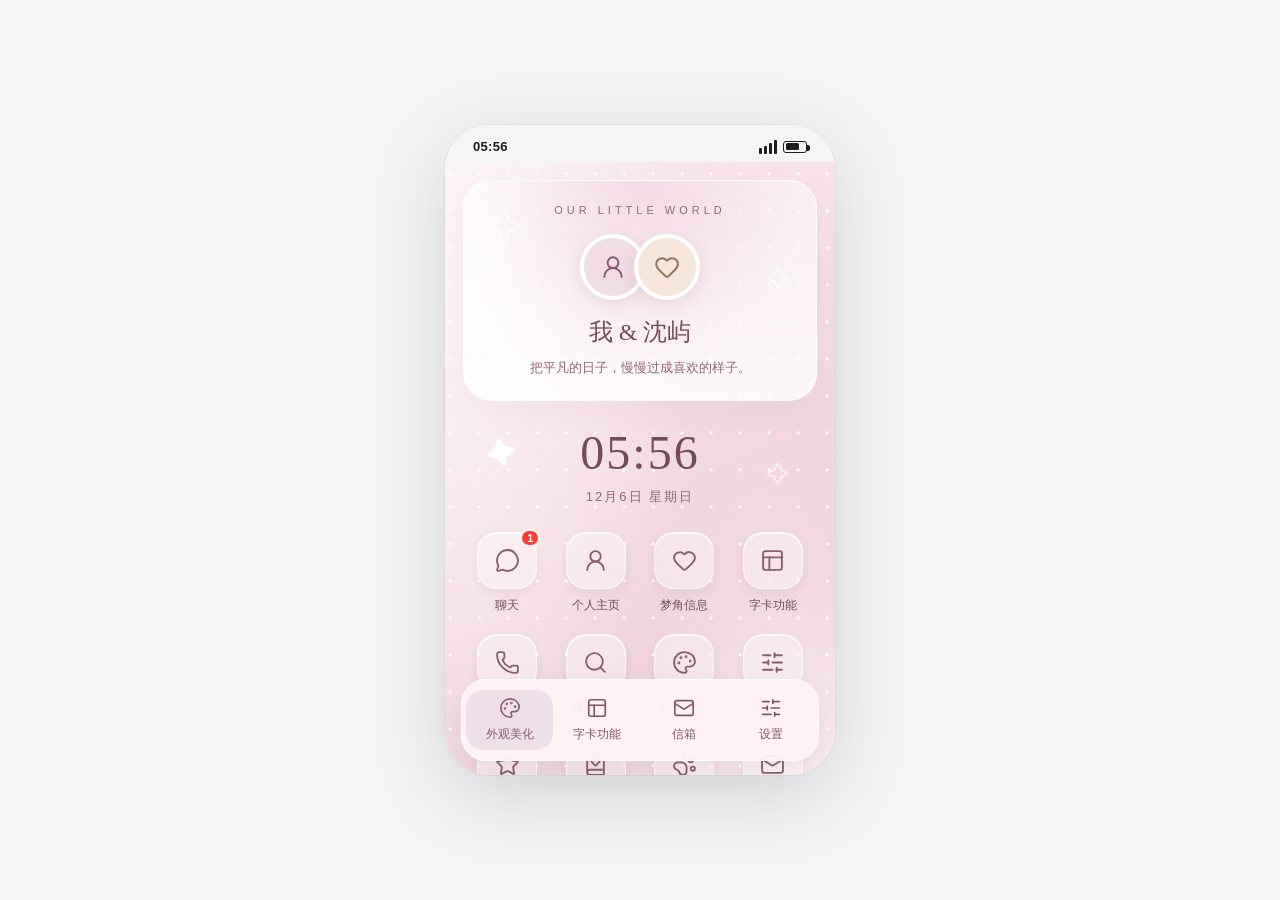
==== commit c661fa9d: "Add files via upload" ====
--- a/index.html
+++ b/index.html
@@ -14,6 +14,7 @@
   <link rel="apple-touch-icon" href="icon-huit.png">
   <link rel="stylesheet" href="style.css">
   <link rel="stylesheet" href="home-theme.css">
+  <link rel="stylesheet" href="trace-host.css">
 <style id="userCustomStyle"></style>
 <script src="https://cdn.jsdelivr.net/npm/localforage@1.10.0/dist/localforage.min.js"></script>
 </head>
@@ -132,6 +133,7 @@
   <div class="page-header">
     <button class="back-btn" onclick="navigateTo('pageChatList')">‹</button>
     <h2 id="chatHeaderName">˗ˋˏ♡ˎˊ˗</h2>
+    <button id="chatTraceButton" aria-label="寻踪" onclick="MindTrace.half()" style="display:none;width:32px;height:32px;align-items:center;justify-content:center;border:0;background:transparent;color:var(--gray);font-size:20px;cursor:pointer;">⌖</button>
     <button onclick="openChatSettings()" style="width:32px;height:32px;border:none;background:transparent;font-size:20px;cursor:pointer;color:var(--gray);display:flex;align-items:center;justify-content:center;">⋮</button>
   </div>
   
@@ -1503,6 +1505,7 @@
 </div>
 
 <script src="home-theme.js"></script>
+<script src="trace-host.js"></script>
 <script src="script.js"></script>
 </body>
 </html>
--- a/trace-host.css
+++ b/trace-host.css
@@ -0,0 +1,22 @@
+/* 寻踪功能移植自 Mochi 字卡 · 小红书 @言序（1842523578）。非商用，保留署名。
+原项目：https://github.com/ling233330-star/mochi
+适配：Mind 数据、导航与聊天接口。 */
+.mind-trace-fx {
+  position:absolute; z-index:95; width:28px; height:28px; border-radius:50%;
+  background:radial-gradient(circle, rgba(255,225,160,.95) 0%, rgba(255,180,80,.6) 55%, rgba(255,180,80,0) 72%);
+  pointer-events:none; opacity:0; transform:translate(-50%,-50%) scale(.3);
+  transition:opacity .5s ease, transform .5s ease; box-shadow:0 0 24px rgba(255,200,120,.7);
+}
+.mind-trace-fx[hidden] { display:none; }
+.mind-trace-fx.mind-trace-fx-show { opacity:1; transform:translate(-50%,-50%) scale(1); }
+.mind-trace-fx.mind-trace-fx-center { width:90px; height:90px; box-shadow:0 0 60px rgba(255,200,120,.9); }
+.mind-trace-bubble {
+  position:absolute; top:72px; left:50%; transform:translateX(-50%) translateY(-20px);
+  z-index:200; max-width:88vw; padding:10px 18px;
+  background:rgba(17,17,17,.92); color:#fff; border-radius:20px;
+  font-size:13px; font-weight:600; text-align:center; line-height:1.5;
+  box-shadow:0 4px 18px rgba(0,0,0,.25); pointer-events:none;
+  opacity:0; transition:opacity .3s ease, transform .3s ease;
+}
+.mind-trace-bubble.mind-trace-bubble-show { opacity:1; transform:translateX(-50%) translateY(0); }
+
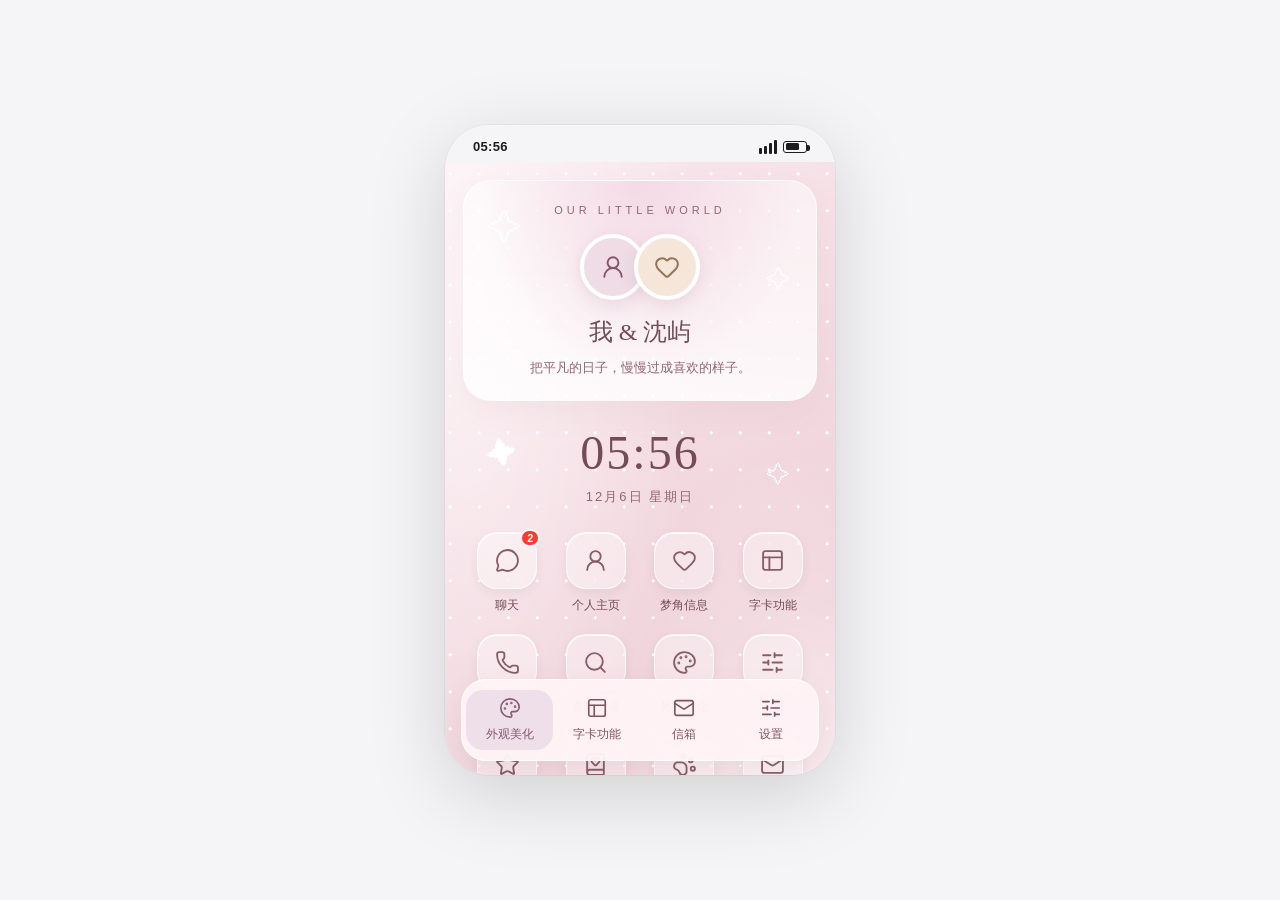
==== commit b8dd5e5a: "Add files via upload" ====
--- a/index.html
+++ b/index.html
@@ -15,6 +15,7 @@
   <link rel="stylesheet" href="style.css">
   <link rel="stylesheet" href="home-theme.css">
   <link rel="stylesheet" href="trace-host.css">
+  <link rel="stylesheet" href="tarot.css?v=table2">
 <style id="userCustomStyle"></style>
 <script src="https://cdn.jsdelivr.net/npm/localforage@1.10.0/dist/localforage.min.js"></script>
 </head>
@@ -1506,6 +1507,8 @@
 
 <script src="home-theme.js"></script>
 <script src="trace-host.js"></script>
-<script src="script.js"></script>
+<script src="tarot.js?v=table2"></script>
+<script src="reply-recovery.js?v=2"></script>
+<script src="script.js?v=recovery1"></script>
 </body>
 </html>
--- a/tarot.css
+++ b/tarot.css
@@ -0,0 +1,79 @@
+#pageTarot{--tr-ink:#543957;--tr-muted:#826b85;background:radial-gradient(ellipse at 80% 20%,#f4e4f3,transparent 55%),linear-gradient(150deg,#fcf6fa,#eee5f4);color:var(--tr-ink);overflow:hidden;}
+#pageTarot [hidden]{display:none!important;}
+#pageTarot button{font:inherit;cursor:pointer;-webkit-tap-highlight-color:transparent;}
+#pageTarot button:disabled{cursor:default;}
+#pageTarot button:focus-visible,#pageTarot input:focus-visible,#pageTarot select:focus-visible{outline:2px solid #9c6a98;outline-offset:4px;}
+.tr-head{display:flex;align-items:center;justify-content:space-between;padding:8px 12px;border-bottom:1px solid #fff9;flex-shrink:0;font-size:16px;}
+.tr-head button{border:0;background:none;color:inherit;min-height:44px;min-width:44px;}
+.tr-head button:first-child{font-size:30px!important;}.tr-head button:last-child{font-size:13px!important;}
+.tr-scroll{overflow:auto;min-height:0;flex:1;padding:20px 20px 28px;scrollbar-width:none;}
+.tr-intro{text-align:center;margin:2px 0 22px;}.tr-eyebrow{font-size:10px;letter-spacing:3px;color:#997aa1;}
+.tr-intro h1{font-family:Georgia,'Songti SC',serif;font-size:24px;font-weight:500;margin:12px 0 9px;}.tr-intro p{font-size:13px;color:var(--tr-muted);}
+.tr-form{display:grid;gap:12px;}.tr-form label{font-size:13px;display:block;}.tr-form label>span{color:var(--tr-muted);font-size:11px;}
+.tr-form input,.tr-form select{display:block;width:100%;margin-top:6px;min-height:42px;border:1px solid #fff;border-radius:13px;padding:10px 12px;background:#ffffff9e;color:var(--tr-ink);font-size:14px;}.tr-form :disabled{opacity:.7;}
+#tr-status{font-size:12px;color:var(--tr-muted);line-height:1.6;min-height:20px;margin:0 0 14px;}
+.tr-primary{display:block;margin:0 auto;min-height:44px;padding:11px 25px;border:1px solid #ffffff70;border-radius:24px;background:#745676;color:#fff;box-shadow:0 6px 15px #74567620;transition:transform .2s,opacity .3s;}.tr-primary:active{transform:scale(.97);}.tr-primary:disabled{opacity:.5;}
+.tr-slots{display:grid;grid-template-columns:repeat(3,minmax(0,1fr));gap:10px;margin:22px 0;}.tr-slot>span{display:block;text-align:center;font-size:11px;color:var(--tr-muted);margin-bottom:9px;}
+.tr-flip{display:block;width:100%;height:143px;border:0;background:none;perspective:850px;}.tr-card-inner{position:relative;display:block;width:100%;height:100%;transform-style:preserve-3d;transition:transform .85s cubic-bezier(.2,.75,.2,1);}.tr-flip.is-flipped .tr-card-inner{transform:rotateY(180deg);}
+.tr-card-back,.tr-card-front{position:absolute;inset:0;border-radius:12px;display:flex;align-items:center;justify-content:center;flex-direction:column;backface-visibility:hidden;-webkit-backface-visibility:hidden;border:1px dashed #aa8eaa66;}
+.tr-card-back{background:#ffffff30;color:#ab91ab;font-family:Georgia,serif;font-size:24px;transition:background .45s,color .45s,box-shadow .45s;}.has-card .tr-card-back{background:linear-gradient(140deg,#8a6b8f,#544360);color:#f4dfba;border:1px solid #d9c3d3;box-shadow:0 7px 20px #54395722;}.has-card{animation:tr-land .6s cubic-bezier(.22,1,.36,1);}
+@keyframes tr-land{from{transform:translateY(-16px) scale(.94);opacity:.3;}to{transform:none;opacity:1;}}
+.tr-card-front{transform:rotateY(180deg);background:linear-gradient(150deg,#fffdf8,#f2e6f0);border:1px solid #d4b6cc;box-shadow:0 5px 16px #54395710;padding:10px 3px;}.tr-number{font:12px Georgia,serif;letter-spacing:2px;color:#9f7e8f;}.tr-sigil{font-size:38px;line-height:1.4;color:#ad8c64;}.tr-sigil.reversed{transform:rotate(180deg);}.tr-card-front strong{font-size:14px;font-weight:500;}.tr-card-front small{font-size:10px;color:#9b7c98;margin-top:5px;}
+.tr-message{padding:18px;margin:12px 0;border:1px solid #fff;border-radius:18px;background:#fff9;animation:tr-message-in .6s .25s both cubic-bezier(.22,1,.36,1);}.tr-message>span{font-size:11px;color:#977495;}.tr-message h3{font-size:17px;font-weight:500;margin:8px 0;}.tr-message p{font-size:14px;line-height:1.9;color:#6d556f;}
+@keyframes tr-message-in{from{transform:translateY(12px);opacity:0;}to{transform:none;opacity:1;}}
+#tr-again{margin:20px auto;}.tr-note{font-size:11px;line-height:1.7;color:#9a839b;text-align:center;margin-top:22px;}
+#tr-dialog{position:fixed;inset:0;margin:auto;width:calc(100% - 28px);max-width:380px;max-height:80vh;border:1px solid #fff;border-radius:24px;padding:20px;background:#fbf6fb;color:#543957;overflow:auto;box-shadow:0 20px 80px #36203f44;}
+#tr-dialog::backdrop{background:#3c294568;backdrop-filter:blur(4px);}#tr-dialog header{display:flex;justify-content:space-between;align-items:center;margin-bottom:12px;}#tr-dialog h2{font-size:19px;font-weight:500;}#tr-dialog header button{background:none;border:0;color:inherit;font-size:26px;min-width:44px;min-height:44px;}#tr-dialog article{padding:16px 0;border-top:1px solid #e5d8e6;}#tr-dialog time{font-size:11px;color:#957a97;}#tr-dialog h3{font-size:15px;margin:8px 0;}#tr-dialog p{font-size:12px;line-height:1.8;margin:8px 0;}#tr-dialog summary{font-size:13px;padding:9px 0;cursor:pointer;}
+@media(prefers-reduced-motion:reduce){#pageTarot *,#pageTarot *::before,#pageTarot *::after{animation:none!important;transition:none!important;scroll-behavior:auto!important;}}
+/* Keep the fan inside narrow phones and clear the stage after selection. */
+.tr-scroll{overflow-x:hidden;}
+.tr-card-front strong{color:var(--tr-ink);}
+@media(max-width:350px){.tr-scroll{padding-left:14px;padding-right:14px;}}
+/* Hand shuffling: transform-only card motion follows the pointer. */
+.tr-stage{position:relative;text-align:center;padding-top:12px;}
+#tr-shuffle-pad{--drag:0;position:relative;height:204px;touch-action:pan-y;user-select:none;-webkit-user-select:none;cursor:grab;}
+#tr-shuffle-pad.is-dragging{cursor:grabbing;}
+.tr-orbit{position:absolute;width:230px;height:140px;border:1px solid #af8ab22b;border-radius:50%;top:30px;left:50%;transform:translateX(-50%) rotate(-12deg);pointer-events:none;}
+.tr-mix-stack{position:absolute;inset:0;pointer-events:none;}
+.tr-mix-card{position:absolute;left:calc(50% - 37px);top:20px;width:74px;height:124px;border:1px solid #dcc4d8;border-radius:9px;background:linear-gradient(150deg,#755979,#40324f);box-shadow:0 6px 14px #47304c26;color:#f4dfba;display:grid;place-items:center;font-size:28px;transform:translate(calc(var(--i)*8px + var(--drag)*var(--i)*20px),calc(var(--i)*var(--i)*1px + var(--drag)*var(--i)*-4px)) rotate(calc(var(--i)*3deg + var(--drag)*var(--i)*6deg));transition:transform .65s cubic-bezier(.22,1,.36,1);}
+.is-dragging .tr-mix-card{transition:none;}
+.tr-mix-card:before,.tr-back-card:before{content:'';position:absolute;inset:6px;border:1px solid #d2b9c36b;border-radius:5px;pointer-events:none;}
+.tr-gesture-hint{position:absolute;bottom:7px;left:0;right:0;font-size:12px;color:var(--tr-muted);pointer-events:none;}
+.tr-mix-actions{display:flex;align-items:center;justify-content:center;gap:10px;margin:8px 0 16px;}
+.tr-mix-actions .tr-primary{margin:0;padding:11px 16px;}
+.tr-secondary{min-height:44px;padding:10px 15px;border:1px solid #cbb2ce;border-radius:24px;color:var(--tr-ink);background:#fff6;}
+#tr-spread{max-height:254px;opacity:1;overflow:hidden;transition:max-height .65s cubic-bezier(.22,1,.36,1),opacity .4s;}
+#tr-spread.is-complete{max-height:0;opacity:0;pointer-events:none;}
+.tr-spread-heading{display:flex;justify-content:space-between;color:var(--tr-muted);font-size:12px;margin:12px 0 0;}
+.tr-deck{display:flex;gap:12px;overflow-x:auto;overflow-y:hidden;overscroll-behavior-x:contain;-webkit-overflow-scrolling:touch;touch-action:pan-x pan-y;scrollbar-width:thin;scrollbar-color:#b49aba transparent;padding:18px 2px 12px;user-select:none;-webkit-user-select:none;}
+.tr-back-card{position:relative;flex:0 0 84px;height:142px;border:1px solid #dcc4d8;border-radius:9px;background:linear-gradient(150deg,#755979,#40324f);box-shadow:0 5px 10px #47304c20;color:#f4dfba;display:flex;align-items:center;justify-content:center;flex-direction:column;gap:20px;transition:transform .4s cubic-bezier(.22,1,.36,1),opacity .35s;}
+.tr-back-card>span{font-size:28px;}.tr-back-card>small{font-size:10px;letter-spacing:1px;color:#e4cfdc;}
+.tr-back-card.is-picked{opacity:.2;transform:translateY(-10px) scale(.94);}
+.tr-row-controls{display:flex;align-items:center;justify-content:space-between;margin-bottom:8px;font-size:11px;color:var(--tr-muted);}
+.tr-row-controls button{border:0;border-radius:50%;background:#fff8;color:var(--tr-ink);width:44px;height:44px;font-size:24px!important;}
+.tr-row-controls button:disabled{opacity:.3;}
+.tr-flip{height:auto;aspect-ratio:7 / 15;min-height:174px;padding:0;}
+.tr-card-front{padding:4px 4px 7px;gap:3px;overflow:hidden;justify-content:flex-start;}
+.tr-art{display:block;width:100%;height:auto;aspect-ratio:7 / 12;object-fit:contain;background:#f6ecd9;border-radius:5px;flex-shrink:0;}
+.is-reversed{transform:rotate(180deg);}
+.tr-card-front strong{font-size:12px;line-height:1.4;margin-top:auto;color:var(--tr-ink);}
+.tr-card-front small{margin-top:0;font-size:10px;}
+.tr-art-open{border:0;background:none;color:#826385;padding:12px 0 0;font-size:12px!important;min-height:44px;}
+.tr-history-art{width:100px;margin:8px auto;}
+.tr-note a{color:inherit;text-underline-offset:3px;}
+#tr-art-dialog{position:fixed;inset:0;margin:auto;width:calc(100% - 30px);max-width:370px;max-height:90vh;border:1px solid #fff;border-radius:20px;background:#fbf6fb;padding:16px;overflow:auto;color:var(--tr-ink);}
+#tr-art-dialog::backdrop{background:#3c294580;backdrop-filter:blur(4px);}
+#tr-art-dialog header{display:flex;align-items:center;justify-content:space-between;margin-bottom:12px;}
+#tr-art-title{font-size:16px;font-weight:500;}
+#tr-art-close{min-height:44px;min-width:44px;background:none;border:0;color:inherit;font-size:26px!important;}
+#tr-art-large{display:block;max-height:70vh;max-width:100%;width:auto;margin:auto;border-radius:6px;}
+@media(hover:hover){.tr-back-card:not(:disabled):hover{transform:translateY(-6px);}}
+@media(max-width:350px){.tr-mix-actions{gap:6px;}.tr-mix-actions .tr-primary{padding:11px 12px;font-size:13px!important;}.tr-slots{gap:7px;}.tr-card-front strong{font-size:11px;}}
+@media(prefers-reduced-motion:reduce){#pageTarot *,#pageTarot *::before,#pageTarot *::after{animation:none!important;transition:none!important;scroll-behavior:auto!important;}}/* Mahjong-style wash: loose cards stay where the hand pushes them. */
+#tr-shuffle-pad{height:316px;touch-action:none;border-radius:24px;background:radial-gradient(ellipse,#e9dbea9c,#f6eef65c);overflow:hidden;}
+.tr-mix-card{left:0;top:0;width:52px;height:84px;font-size:21px;transform-origin:center;box-shadow:0 3px 7px #47304c30;transition:transform .65s cubic-bezier(.22,1,.36,1);will-change:transform;}
+.tr-mix-card:before{inset:4px;}
+.tr-orbit{width:80%;height:220px;top:25px;}
+.tr-gesture-hint{bottom:10px;font-size:11px;}
+.is-dragging .tr-mix-card{transition:none;}
+@media(prefers-reduced-motion:reduce){.tr-mix-card{transition:none!important;}}
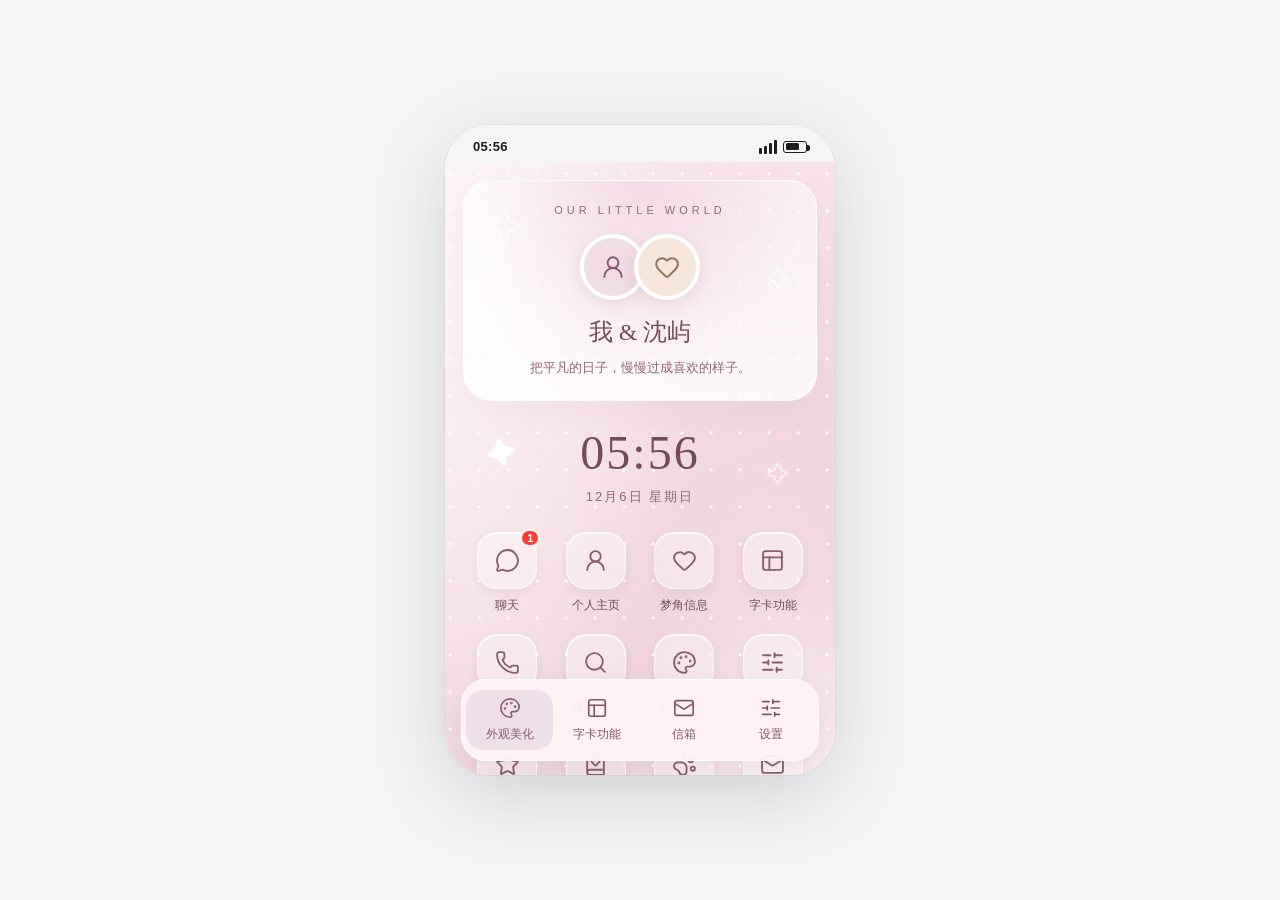
==== commit 00866f86: "Add files via upload" ====
--- a/index.html
+++ b/index.html
@@ -18,7 +18,19 @@
   <link rel="stylesheet" href="tarot.css?v=table2">
 <style id="userCustomStyle"></style>
 <script src="https://cdn.jsdelivr.net/npm/localforage@1.10.0/dist/localforage.min.js"></script>
-</head>
+<style>
+#pageDreamLedger{color:#573e48;background:#fcf7f8}
+.dl-body{overflow-y:auto;flex:1;min-height:0;padding:18px 16px 36px}
+.dl-total,.dl-entry,#dl-form{padding:18px;border-radius:16px;background:#fff;border:1px solid #eadde1;margin:0 0 12px}
+.dl-total{background:#f1e2e7}.dl-total output{display:block;font-size:32px;font-variant-numeric:tabular-nums;margin-top:5px;overflow-wrap:anywhere}
+#pageDreamLedger .dl-body button{border:0;border-radius:10px;background:#f6eef1;color:#714b5b;padding:10px 14px;min-height:44px}
+#pageDreamLedger .dl-primary{background:#85556a;color:white}
+#dl-add{margin:0 0 16px}#dl-form label{display:block;margin:10px 0;font-size:14px}
+#dl-form input,#dl-form textarea{display:block;width:100%;box-sizing:border-box;margin-top:5px;border:1px solid #dfcfd5;border-radius:10px;padding:10px;background:#fff;color:#493740;font-size:16px}
+#dl-form h3,.dl-entry h3{margin:0;font-size:16px}.dl-entry header{display:flex;align-items:baseline;justify-content:space-between;gap:12px}.dl-entry h3,.dl-entry p{overflow-wrap:anywhere}.dl-entry strong{font-variant-numeric:tabular-nums}
+.dl-entry p{white-space:pre-wrap;line-height:1.65;margin:10px 0}.dl-actions{display:flex;gap:8px;margin-top:10px}.dl-empty{color:#795f6a;text-align:center;padding:22px 8px}
+</style>
+<link rel="stylesheet" href="listen-private.css?v=net2"></head>
 <body>
 
 <div class="phone" id="app">
@@ -34,6 +46,21 @@
   </div>
 </div>
 
+<section class="page" id="pageDreamLedger">
+  <div class="page-header"><button class="back-btn" onclick="navigateTo('pageHome')" aria-label="返回主页">‹</button><h2>梦女账本</h2></div>
+  <div class="dl-body">
+    <div class="dl-total">总支出<output id="dl-total" aria-live="polite">0.00</output></div>
+    <button id="dl-add" class="dl-primary" type="button">＋ 记一笔</button>
+    <form id="dl-form" hidden>
+      <h3 id="dl-form-title">记一笔支出</h3>
+      <label>大标题<input id="dl-title" required maxlength="120" placeholder="例如：双人约稿"></label>
+      <label>详细内容<textarea id="dl-detail" rows="3" placeholder="例如：和梦角的生日贺图，双人半身"></textarea></label>
+      <label>金额<input id="dl-amount" inputmode="decimal" required placeholder="0.00"></label>
+      <div class="dl-actions"><button class="dl-primary" type="submit">保存</button><button type="button" id="dl-cancel">取消</button></div>
+    </form>
+    <div id="dl-list"></div>
+  </div>
+</section>
 <!-- ===== PAGE: Companion ===== -->
 <div class="page" id="pageCompanion">
   <div class="page-header">
@@ -134,7 +161,7 @@
   <div class="page-header">
     <button class="back-btn" onclick="navigateTo('pageChatList')">‹</button>
     <h2 id="chatHeaderName">˗ˋˏ♡ˎˊ˗</h2>
-    <button id="chatTraceButton" aria-label="寻踪" onclick="MindTrace.half()" style="display:none;width:32px;height:32px;align-items:center;justify-content:center;border:0;background:transparent;color:var(--gray);font-size:20px;cursor:pointer;">⌖</button>
+    <button id="listen-chat" aria-label="一起听" onclick="MindListen.open(state.currentChatId)">♫</button><button id="chatTraceButton" aria-label="寻踪" onclick="MindTrace.half()" style="display:none;width:32px;height:32px;align-items:center;justify-content:center;border:0;background:transparent;color:var(--gray);font-size:20px;cursor:pointer;">⌖</button>
     <button onclick="openChatSettings()" style="width:32px;height:32px;border:none;background:transparent;font-size:20px;cursor:pointer;color:var(--gray);display:flex;align-items:center;justify-content:center;">⋮</button>
   </div>
   
@@ -436,7 +463,7 @@
     <button onclick="openMusicImport()" style="width:32px;height:32px;border:none;background:transparent;font-size:20px;cursor:pointer;color:var(--blue);display:flex;align-items:center;justify-content:center;">+</button>
   </div>
   <div class="page-body" style="padding:0;">
-    <div id="musicListContainer"></div>
+    <section id="listen-room" aria-label="一起听"></section><section id="net-music"><h3>联网曲库</h3><form id="net-search"><input id="net-query" type="search" aria-label="歌名或歌手" placeholder="搜歌名或歌手"><button>搜索</button><button type="button" id="net-chart">热歌榜</button></form><p id="net-status" role="status"></p><div id="net-results"></div></section><h3 class="net-library-title">我的曲库</h3><div id="musicListContainer"></div>
   </div>
 </div>
 
@@ -1077,7 +1104,7 @@
 <!-- ===== Voice Call Overlay ===== -->
 <div class="overlay call-overlay" id="callOverlay">
   <div class="overlay-bg"></div>
-  <div class="call-card" id="callCard">
+  <div class="call-card" id="callCard"><header class="voice-heading">语音通话</header>
     <img class="call-avatar" id="callAvatar" src="" alt="avatar">
     <div class="call-name" id="callName">沈屿</div>
     <div class="call-status" id="callStatus">来电中…</div>
@@ -1162,7 +1189,7 @@
   <div style="display:flex;align-items:center;gap:10px;margin-bottom:10px;">
     <div style="flex:1;min-width:0;">
       <div id="musicBarTitle" style="font-size:14px;font-weight:600;color:#1d1d1f;white-space:nowrap;overflow:hidden;text-overflow:ellipsis;">未播放</div>
-      <div id="musicBarArtist" style="font-size:11px;color:#86868b;margin-top:1px;">—</div>
+      <button type="button" id="listen-mini" onclick="collapseMusicPanel();MindListen.open()">一起听 ♫</button><div id="musicBarArtist" style="font-size:11px;color:#86868b;margin-top:1px;">—</div>
     </div>
     <button onclick="collapseMusicPanel()" style="width:28px;height:28px;border:none;background:rgba(0,0,0,0.05);border-radius:50%;font-size:14px;color:#555;cursor:pointer;padding:0;">▼</button>
     <button onclick="stopMusic()" style="width:28px;height:28px;border:none;background:rgba(0,0,0,0.05);border-radius:50%;font-size:14px;color:#555;cursor:pointer;padding:0;">✕</button>
@@ -1509,6 +1536,6 @@
 <script src="trace-host.js"></script>
 <script src="tarot.js?v=table2"></script>
 <script src="reply-recovery.js?v=2"></script>
-<script src="script.js?v=recovery1"></script>
+<script src="online-music.js?v=net2"></script><script src="listen-private.js?v=net2"></script><script src="script.js?v=net2"></script>
 </body>
 </html>
--- a/listen-private.css
+++ b/listen-private.css
@@ -0,0 +1,49 @@
+#listen-room {margin:12px 14px 16px;padding:18px;color:#543c4e;background:linear-gradient(145deg,#fff8fa,#f5edf4);border:1px solid #e9dbe2;border-radius:20px}
+#listen-room h3,#listen-room h4 {margin:0 0 6px}
+#listen-room header p,#listen-room details {font-size:13px;line-height:1.6}
+.lt-fields {display:grid;grid-template-columns:1fr 1.45fr;gap:10px}
+.lt-fields label {min-width:0;font-size:13px}
+.lt-fields select {width:100%;margin:5px 0 12px;padding:9px 4px;background:white;border:1px solid #d7c8d1;border-radius:8px;color:inherit;font:inherit}
+.lt-actions {display:flex;flex-wrap:wrap;gap:7px}
+.lt-actions button,.lt-chat-card button,#listen-mini {background:white;border:1px solid #d7c8d1;color:#69475e;border-radius:20px;padding:7px 12px;font:inherit;font-size:13px}
+.lt-actions button:first-child,.lt-chat-card button:first-of-type {color:white;background:#79586d}
+#listen-room details {margin:14px 0;padding:10px 0;border-block:1px solid #e6d8e1}
+#listen-room details label {display:block;margin-top:8px}
+#listen-room small,#listen-room a {color:#705d69}
+#listen-room [hidden],#listen-chat[hidden] {display:none!important}
+#listen-room button:disabled {opacity:.45}
+.lt-chat-card {margin:10px auto;padding:12px 16px;max-width:84%;border:1px solid #e7d5e0;border-radius:16px;background:#fff6fa;color:#634b5a}
+.lt-chat-card p {margin:5px 0 10px}
+#listen-chat {border:0;background:transparent;color:inherit;padding:6px;font-size:19px}
+#callOverlay {position:fixed;inset:0;padding:0}
+#callCard {isolation:isolate;width:100%;height:100%;max-width:none;box-sizing:border-box;border-radius:0;padding:0 22px 16vh;display:flex;flex-direction:column;align-items:center;justify-content:center;color:white}
+#callCard::before {content:"";position:absolute;inset:0;background:linear-gradient(0deg,#19152280,transparent 64%,#221b292e);z-index:-1}
+.voice-heading {position:absolute;top:calc(env(safe-area-inset-top,0px) + 24px);left:24px;color:white;font-size:16px;font-weight:600;letter-spacing:.05em}
+#callCard .call-avatar,#callCard .multi-avatars img {width:84px!important;height:84px!important;border:3px solid #ffffff70!important;border-radius:50%;box-shadow:0 7px 34px #21132952}
+#callCard .multi-avatars {max-width:100%;max-height:34vh;overflow:auto}
+#callCard .multi-avatars > div > div:only-child > div {display:none}
+#callCard .call-name {font-size:clamp(22px,6vw,32px);margin:6px 0;max-width:95%;overflow-wrap:anywhere}
+#callCard .call-status {color:#ffffffe0;margin:5px 0 12px}
+#callCard .call-timer {font-size:26px;margin:0}
+#callButtons {position:absolute;left:0;right:0;bottom:calc(env(safe-area-inset-bottom,0px) + clamp(50px,11vh,100px));gap:clamp(62px,19vw,120px)}
+#callButtons .call-btn {position:relative;width:64px;height:64px;font-size:0;color:white}
+#callButtons .call-btn::before {content:"";width:26px;height:26px;background:white;mask:url("data:image/svg+xml,%3Csvg xmlns='http://www.w3.org/2000/svg' viewBox='0 0 24 24'%3E%3Cpath d='M6.6 10.8a15 15 0 0 0 6.6 6.6l2.2-2.2a1 1 0 0 1 1-.25c1.1.36 2.3.55 3.6.55a1 1 0 0 1 1 1V20a1 1 0 0 1-1 1A18 18 0 0 1 3 4a1 1 0 0 1 1-1h3.5a1 1 0 0 1 1 1c0 1.3.2 2.5.55 3.6a1 1 0 0 1-.25 1z'/%3E%3C/svg%3E") center/contain no-repeat}
+#callButtons .hangup::before {transform:rotate(135deg)}
+#callButtons .call-btn::after {content:attr(aria-label);position:absolute;top:calc(100% + 8px);white-space:nowrap;font:14px system-ui;color:white}
+#callButtons .minimize {position:fixed;top:calc(env(safe-area-inset-top,0px) + 12px);right:16px;width:44px;height:44px;background:#ffffff22}
+#callButtons .minimize::before {content:"↘";mask:none;background:none;font:22px system-ui}
+#callButtons .minimize::after {display:none}
+@media(prefers-reduced-motion:reduce){#callCard,#callOverlay .call-btn {animation:none;transition:none}}
+#callOverlay {z-index:950}
+#callCard {animation:private-call-in .28s ease-out}
+@keyframes private-call-in {from{opacity:.45}to{opacity:1}}
+@media(prefers-reduced-motion:reduce){#callCard {animation:none}}
+#net-music {margin:18px 16px;color:#543c4e}
+#net-search {display:flex;gap:6px;margin-top:10px}
+#net-search input {min-width:0;flex:1;padding:9px;border:1px solid #d7c8d1;border-radius:9px;font:inherit}
+#net-music button {background:#f8eef3;border:1px solid #d7c8d1;border-radius:10px;color:#63475d;padding:7px 10px;cursor:pointer}
+#net-status {font-size:13px;line-height:1.5;margin:8px 0}
+#net-results {max-height:42vh;overflow:auto}
+#net-results button {display:block;width:100%;border:0;border-bottom:1px solid #ebdfe6;border-radius:0;background:transparent;text-align:left;padding:10px 4px}
+#net-results small {display:block;color:#746572;margin-top:3px}
+.net-library-title {margin:16px}
